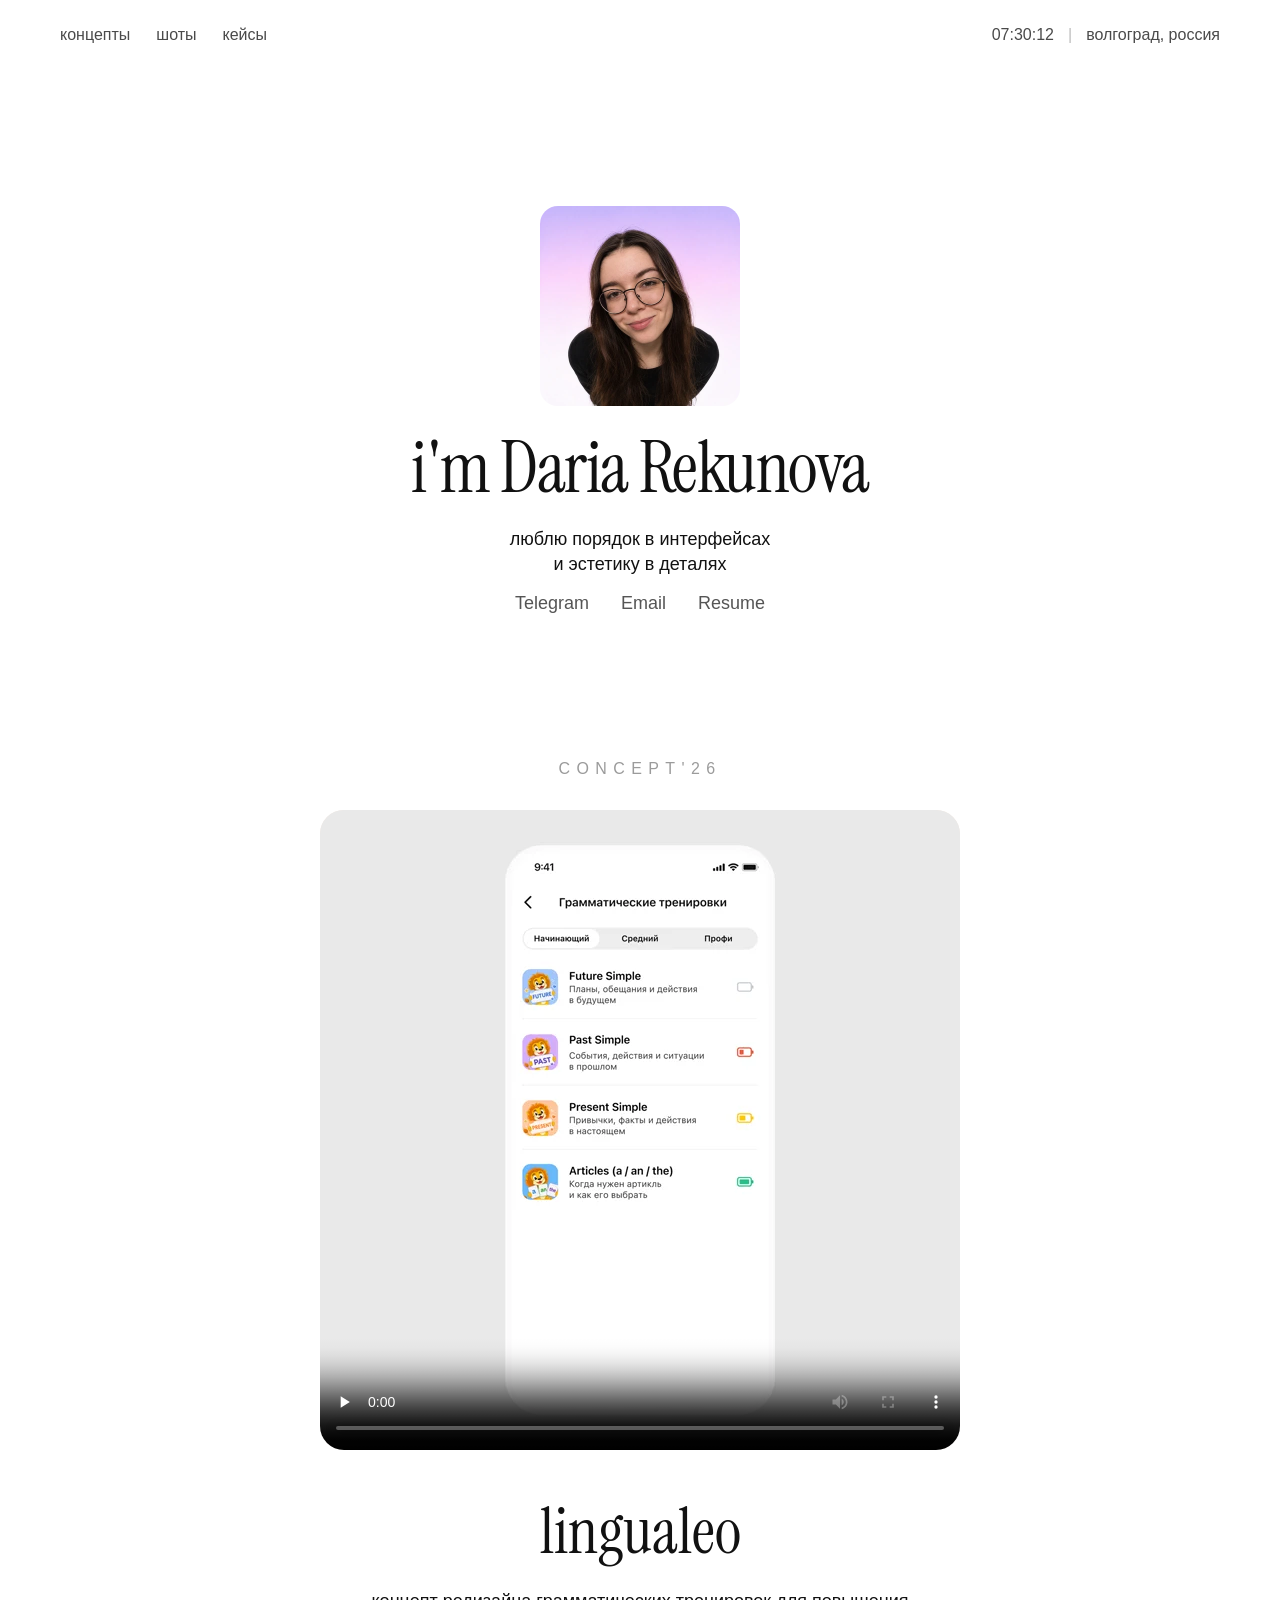
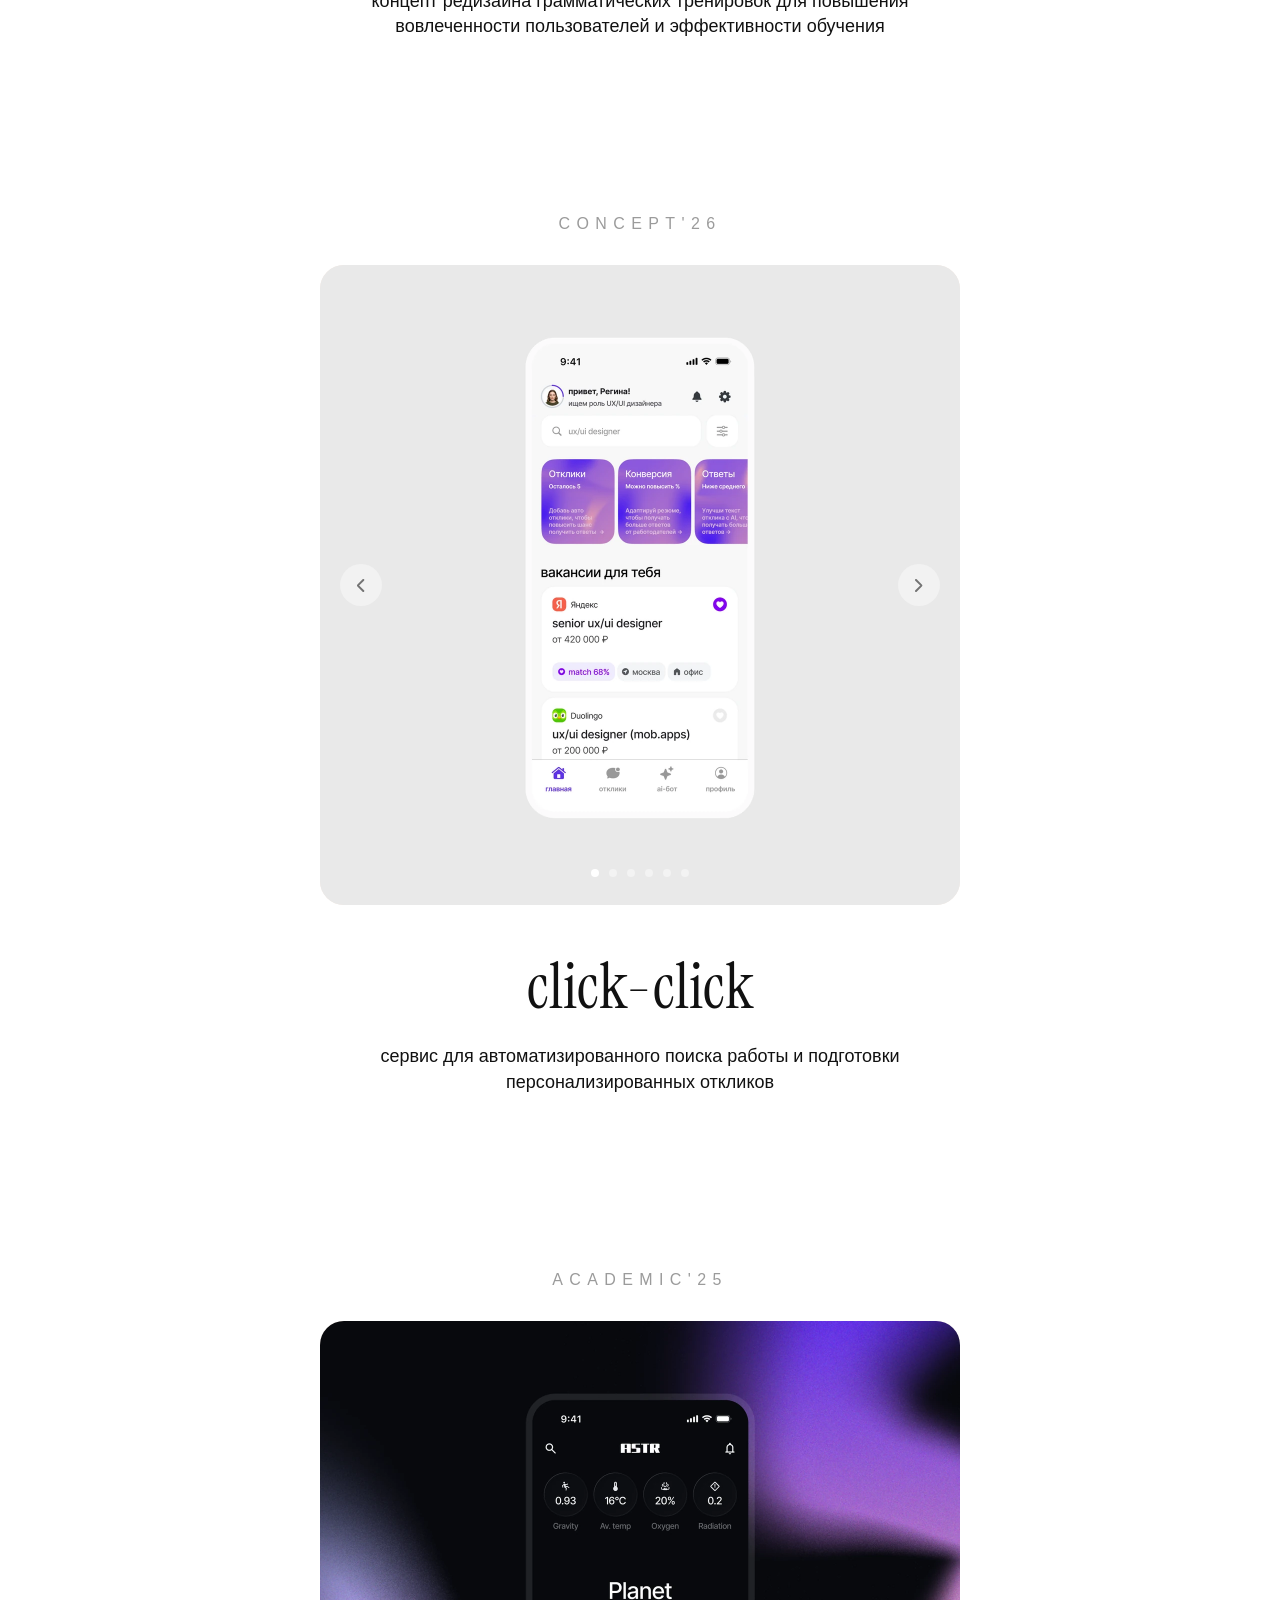
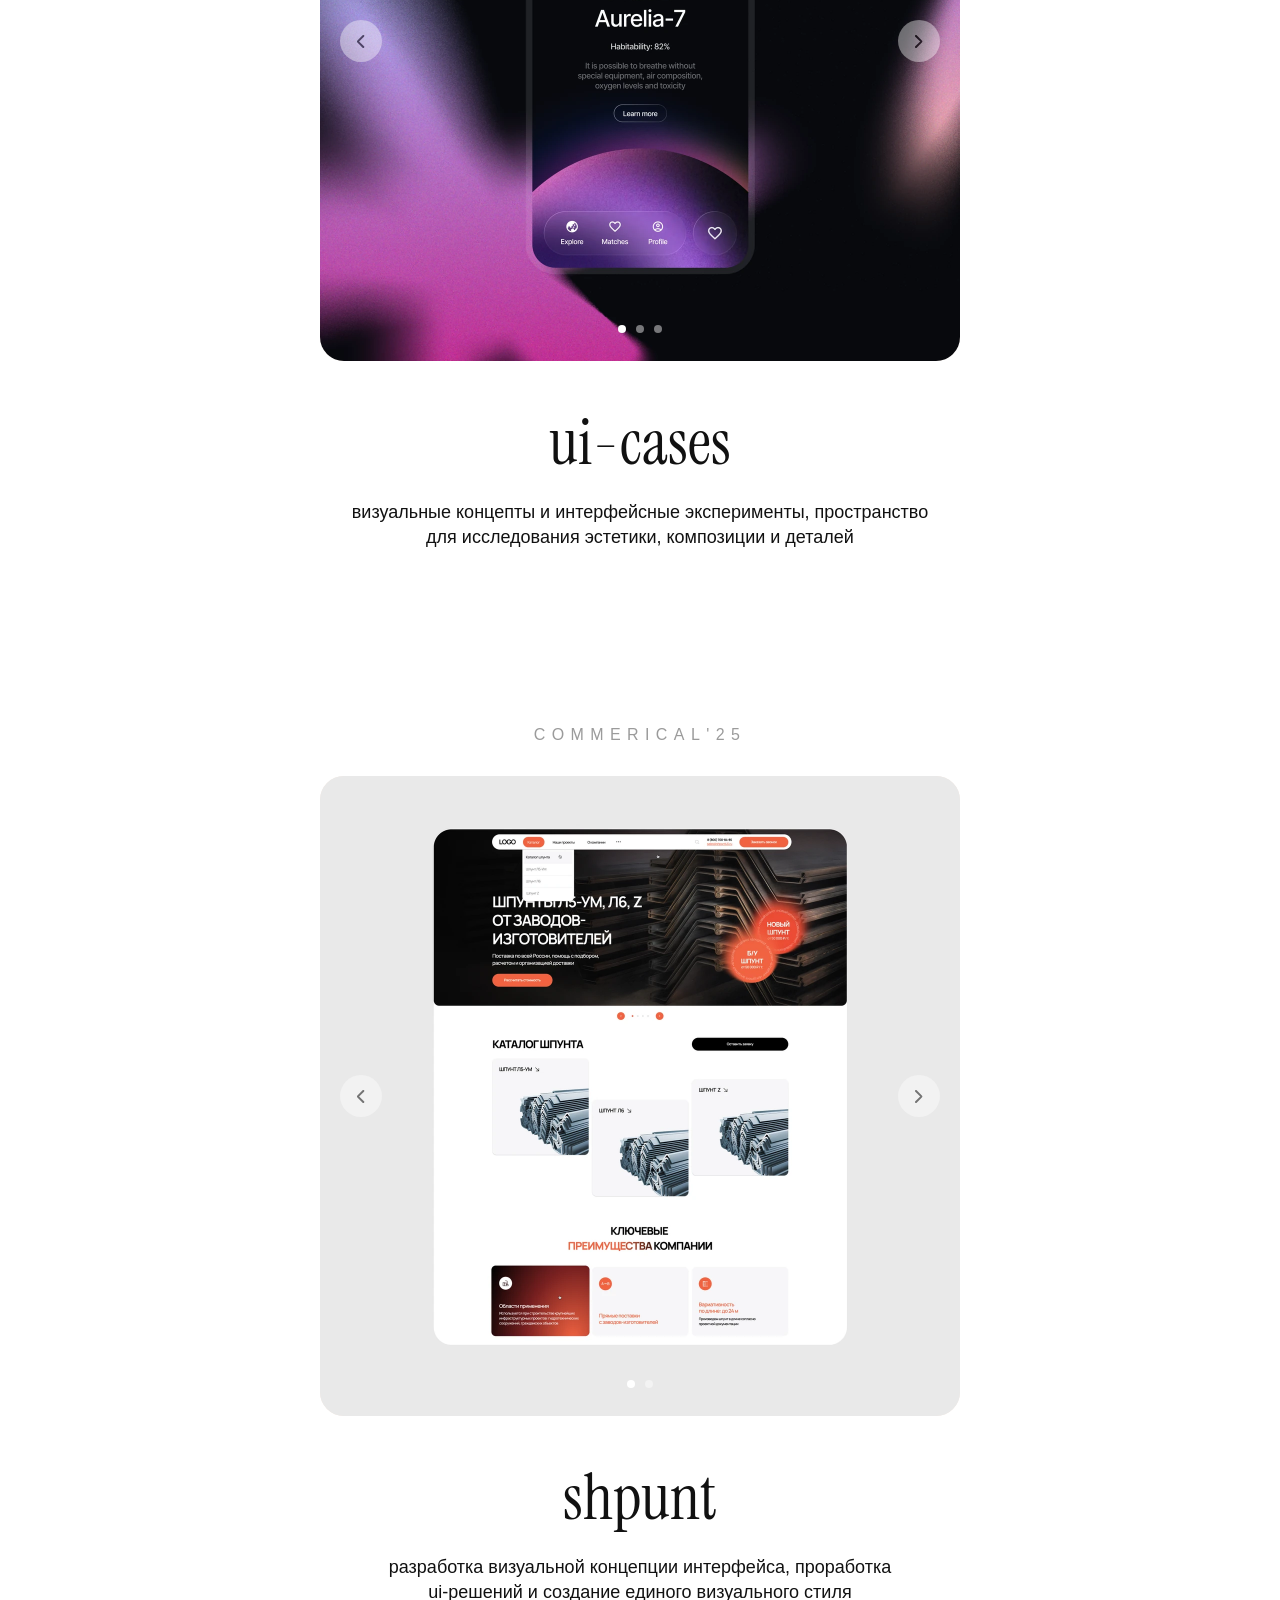
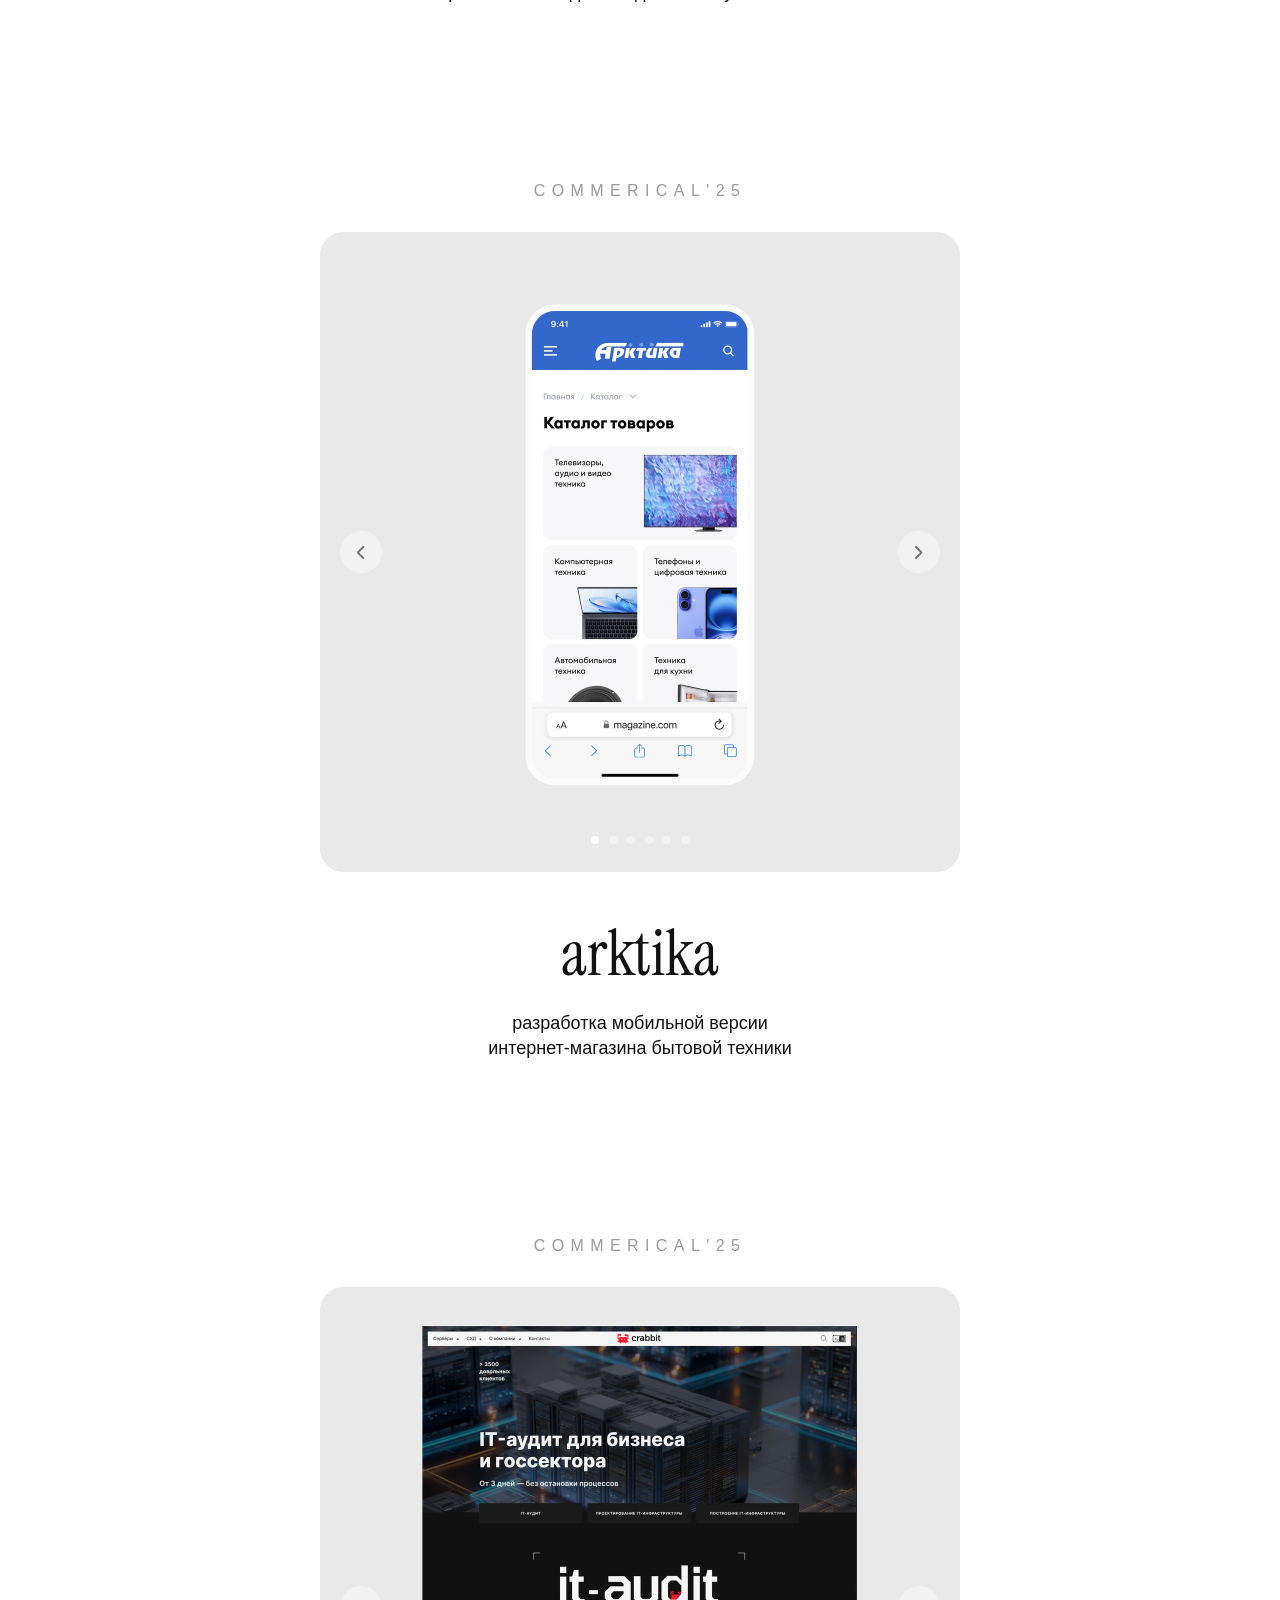
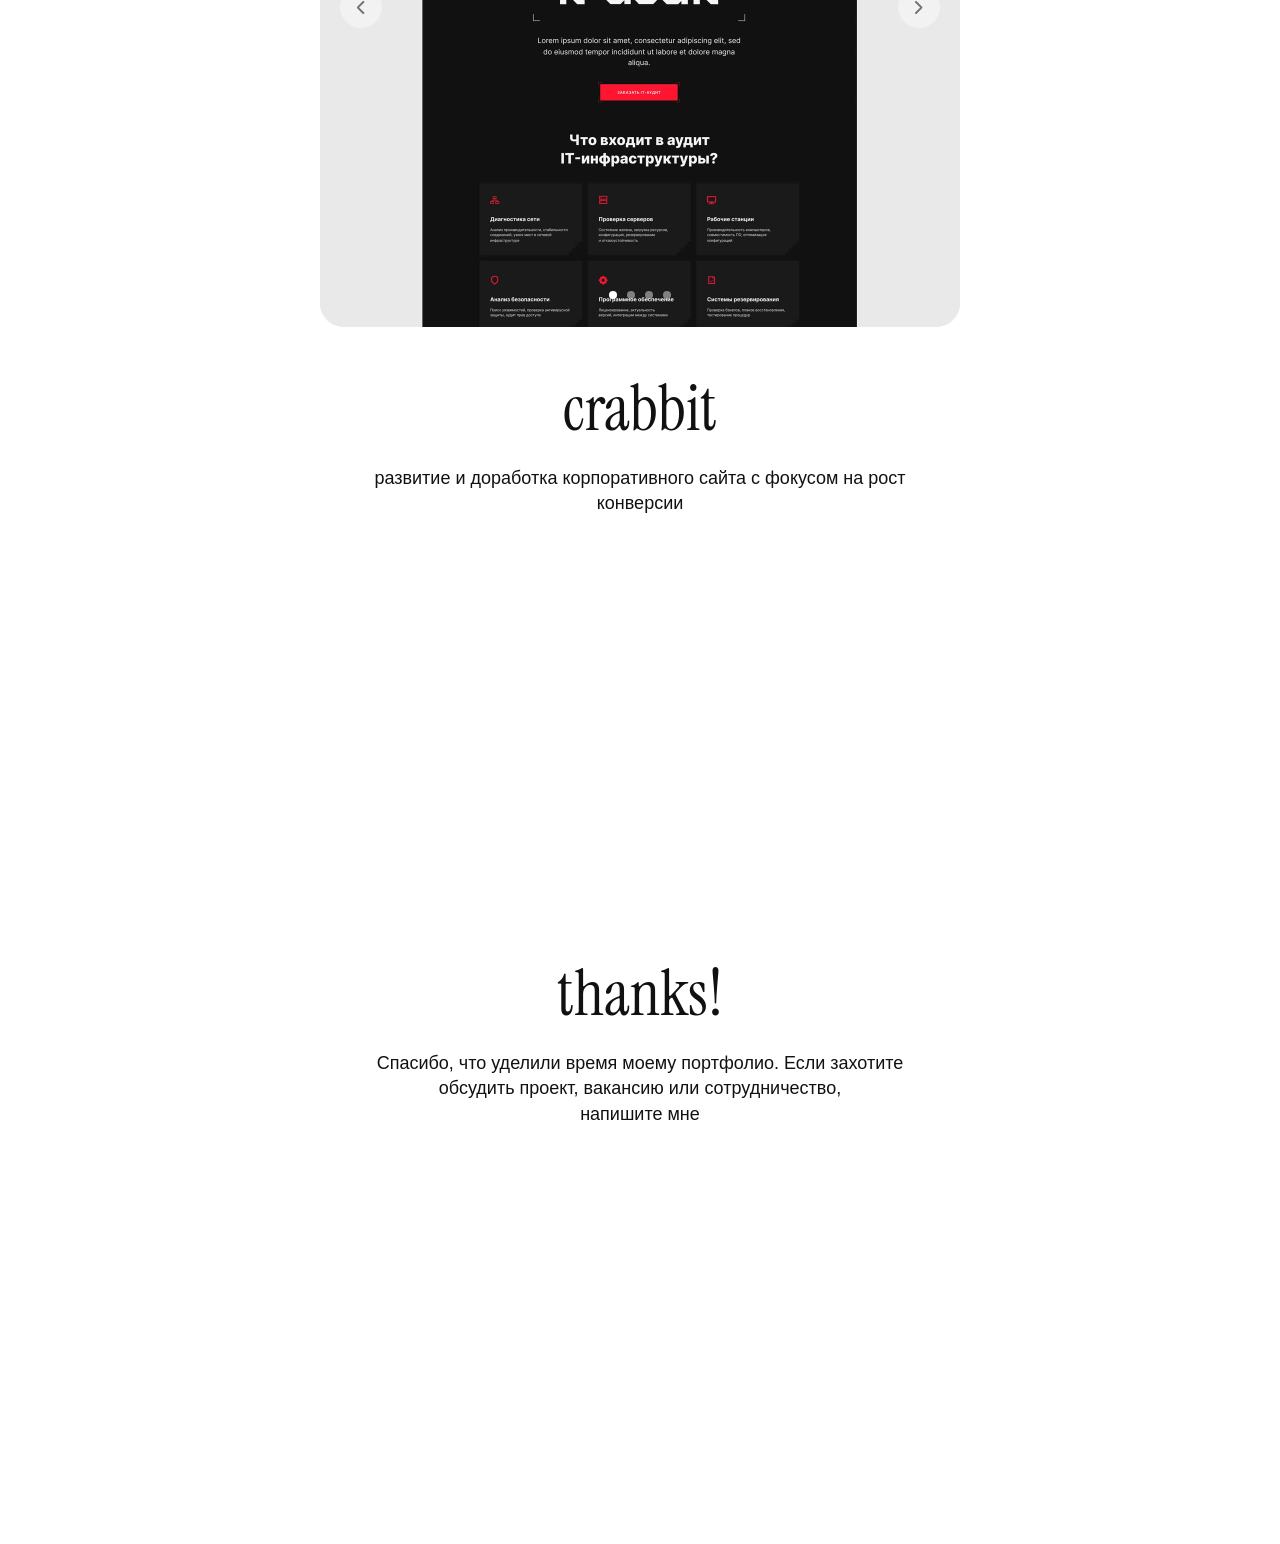
==== index.html @ 23ff0d02 "Constrain Lingualeo video to the shared gallery frame" ====
<!DOCTYPE html>
<html lang="ru">
  <head>
    <meta charset="UTF-8" />
    <meta name="viewport" content="width=device-width, initial-scale=1.0" />
    <meta http-equiv="X-UA-Compatible" content="ie=edge" />
    <title>Daria Rekunova — UX/UI Designer</title>
    <link rel="icon" type="image/svg+xml" href="imahes/ico.svg" />
    <link rel="stylesheet" href="styles.css?v=20261111-video-frame" />
    <link rel="preconnect" href="https://fonts.googleapis.com" />
    <link rel="preconnect" href="https://fonts.gstatic.com" crossorigin />
    <link
      href="https://fonts.googleapis.com/css2?family=Instrument+Serif:ital@0;1&display=swap"
      rel="stylesheet"
    />
  </head>
  <body>
  <header class="header">
    <nav class="nav">
      <a href="#concept">концепты</a>
      <a href="#projects">шоты</a>
      <a href="#cases">кейсы</a>
    </nav>

    <div class="header__info">
      <span id="clock"></span>

      <span class="divider">|</span>

      <span>волгоград, россия</span>
    </div>
  </header>
    <!-- Yandex.Metrika counter -->
<script type="text/javascript">
  (function(m,e,t,r,i,k,a){
      m[i]=m[i]||function(){(m[i].a=m[i].a||[]).push(arguments)};
      m[i].l=1*new Date();
      for (var j = 0; j < document.scripts.length; j++) {if (document.scripts[j].src === r) { return; }}
      k=e.createElement(t),a=e.getElementsByTagName(t)[0],k.async=1,k.src=r,a.parentNode.insertBefore(k,a)
  })(window, document,'script','https://mc.yandex.ru/metrika/tag.js?id=111973907', 'ym');

  ym(111973907, 'init', {ssr:true, webvisor:true, clickmap:true, ecommerce:"dataLayer", referrer: document.referrer, url: location.href, accurateTrackBounce:true, trackLinks:true});
</script>
<noscript><div><img src="https://mc.yandex.ru/watch/111973907" style="position:absolute; left:-9999px;" alt="" /></div></noscript>
<!-- /Yandex.Metrika counter -->
    <section class="hero">
      <div class="hero__content">
        <img class="hero__avatar" width="200" height="200" fetchpriority="high" src="imahes/daria-portrait.webp" alt="Daria Rekunova" />

        <h1 class="hero__title">i'm Daria Rekunova</h1>

        <p class="hero__link">
          люблю порядок в интерфейсах
          <br />
          и эстетику в деталях
        </p>

        <nav class="about__links">
          <a href="https://t.me/rekunovaa" target="_blank">Telegram</a>
          <a
            href="https://mail.yandex.ru/compose?to=daria.titovar@yandex.ru"
            target="_blank"
            rel="noopener noreferrer"
          >
            Email
          </a>
          <a
            href="https://volgograd.hh.ru/resume/9b8371ceff0d9d73930039ed1f696230433358"
            target="_blank"
            >Resume</a
          >
        </nav>
      </div>
    </section>

    <!--  Линглео -->
    <section class="ui-design" id="concept">
      <p class="hero__subtitle">CONCEPT'26</p>

      <div class="slider case-video-frame">
      <video
        class="case-video"
        controls
        playsinline
        preload="none"
        poster="imahes/lingualeo-poster.webp"
        width="640"
        height="640"
        aria-label="Видео концепта редизайна Lingualeo"
      >
        <source src="videos/lingualeo.mp4" type="video/mp4" />
        Ваш браузер не поддерживает видео.
        <a href="videos/lingualeo.mp4">Скачать видео Lingualeo</a>
      </video>
      </div>

      <h2 class="ui-design__title">lingualeo</h2>

      <p class="hero__link">
        концепт редизайна грамматических тренировок для повышения вовлеченности
        пользователей <br class="mobile-br" />
        и эффективности обучения
      </p>
    </section>

    <!--  КликКлик -->
    <section class="ui-design">
      <p class="hero__subtitle">CONCEPT'26</p>

      <div class="slider">
        <div class="slides">
          <img src="imahes/kk-02.webp" class="slide" loading="lazy" decoding="async" width="1280" height="1280" alt="Case 2" />
          <img src="imahes/kk-03.webp" class="slide" loading="lazy" decoding="async" width="1280" height="1280" alt="Case 3" />
          <img src="imahes/kk-04.webp" class="slide" loading="lazy" decoding="async" width="1280" height="1280" alt="Case 1" />
          <img src="imahes/kk-05.webp" class="slide" loading="lazy" decoding="async" width="1280" height="1280" alt="Case 2" />
          <img src="imahes/kk-06.webp" class="slide" loading="lazy" decoding="async" width="1280" height="1280" alt="Case 3" />
          <img src="imahes/kk-01.webp" class="slide" loading="lazy" decoding="async" width="1280" height="1280" alt="Case 1" />
        </div>

        <button class="slider__btn slider__btn--prev">
          <img src="imahes/arrow-left.svg" alt="Предыдущий" />
        </button>

        <button class="slider__btn slider__btn--next">
          <img src="imahes/arrow-right.svg" alt="Следующий" />
        </button>

        <div class="slider__dots">
          <button type="button" class="dot active"></button>
          <button type="button" class="dot"></button>
          <button type="button" class="dot"></button>
          <button type="button" class="dot"></button>
          <button type="button" class="dot"></button>
          <button type="button" class="dot"></button>
        </div>
      </div>

      <h2 class="ui-design__title">click-click</h2>

      <p class="hero__link">
        сервис для автоматизированного поиска работы и подготовки
        персонализированных откликов
      </p>
    </section>

    <!--  UI SHOOTS -->
    <section class="ui-design" id="projects">
      <p class="hero__subtitle">ACADEMIC'25</p>

      <div class="slider">
        <div class="slides">
          <img src="imahes/ui-case-01.webp" class="slide" loading="lazy" decoding="async" width="1280" height="1280" alt="Case 1" />
          <img src="imahes/ui-case-2.webp" class="slide" loading="lazy" decoding="async" width="1280" height="1280" alt="Case 2" />
          <img src="imahes/ui-case-03.webp" class="slide" loading="lazy" decoding="async" width="1280" height="1280" alt="Case 3" />
        </div>

        <button class="slider__btn slider__btn--prev">
          <img src="imahes/arrow-left.svg" alt="Предыдущий" />
        </button>

        <button class="slider__btn slider__btn--next">
          <img src="imahes/arrow-right.svg" alt="Следующий" />
        </button>

        <div class="slider__dots">
          <button type="button" class="dot active"></button>
          <button type="button" class="dot"></button>
          <button type="button" class="dot"></button>
        </div>
      </div>

      <h2 class="ui-design__title">ui-cases</h2>

      <p class="hero__link">
        визуальные концепты и интерфейсные эксперименты, пространство
        <br class="mobile-br" />
        для исследования эстетики, композиции и деталей
      </p>
    </section>

    <!--  Шпунт -->
    <section class="ui-design" id="cases">
      <p class="hero__subtitle">COMMERICAL'25</p>

      <div class="slider">
        <div class="slides">
          <img src="imahes/sh-01.webp" class="slide" loading="lazy" decoding="async" width="1280" height="1280" alt="Case 1" />
          <img src="imahes/sh-01-1.webp" class="slide" loading="lazy" decoding="async" width="1280" height="1280" alt="Case 2" />
        </div>

        <button class="slider__btn slider__btn--prev">
          <img src="imahes/arrow-left.svg" alt="Предыдущий" />
        </button>

        <button class="slider__btn slider__btn--next">
          <img src="imahes/arrow-right.svg" alt="Следующий" />
        </button>

        <div class="slider__dots">
          <button type="button" class="dot active"></button>
          <button type="button" class="dot"></button>
        </div>
      </div>

      <h2 class="ui-design__title">shpunt</h2>

      <p class="hero__link">
        разработка визуальной концепции интерфейса, проработка <br />
        ui-решений и создание единого визуального стиля
      </p>
    </section>

    <!--  Арктика -->
    <section class="ui-design">
      <p class="hero__subtitle">COMMERICAL'25</p>

      <div class="slider">
        <div class="slides">
          <img src="imahes/a-01.webp" class="slide" loading="lazy" decoding="async" width="1280" height="1280" alt="Case 1" />
          <img src="imahes/a-02.webp" class="slide" loading="lazy" decoding="async" width="1280" height="1280" alt="Case 2" />
          <img src="imahes/a-03.webp" class="slide" loading="lazy" decoding="async" width="1280" height="1280" alt="Case 1" />
          <img src="imahes/a-04.webp" class="slide" loading="lazy" decoding="async" width="1280" height="1280" alt="Case 2" />
          <img src="imahes/a-05.webp" class="slide" loading="lazy" decoding="async" width="1280" height="1280" alt="Case 1" />
          <img src="imahes/a-06.webp" class="slide" loading="lazy" decoding="async" width="1280" height="1280" alt="Case 2" />
        </div>

        <button class="slider__btn slider__btn--prev">
          <img src="imahes/arrow-left.svg" alt="Предыдущий" />
        </button>

        <button class="slider__btn slider__btn--next">
          <img src="imahes/arrow-right.svg" alt="Следующий" />
        </button>

        <div class="slider__dots">
          <button type="button" class="dot active"></button>
          <button type="button" class="dot"></button>
          <button type="button" class="dot"></button>
          <button type="button" class="dot"></button>
          <button type="button" class="dot"></button>
          <button type="button" class="dot"></button>
        </div>
      </div>

      <h2 class="ui-design__title">arktika</h2>

      <p class="hero__link">
        разработка мобильной версии <br />
        интернет-магазина бытовой техники
      </p>
    </section>

    <!--  Крэббит -->
    <section class="ui-design">
      <p class="hero__subtitle">COMMERICAL'25</p>

      <div class="slider">
        <div class="slides">
          <img src="imahes/k-01.webp" class="slide" loading="lazy" decoding="async" width="1280" height="1280" alt="Case 1" />
          <img src="imahes/k-02-1.webp" class="slide" loading="lazy" decoding="async" width="1280" height="1280" alt="Case 2" />
          <img src="imahes/k-03.webp" class="slide" loading="lazy" decoding="async" width="1280" height="1280" alt="Case 1" />
          <img src="imahes/k-04.webp" class="slide" loading="lazy" decoding="async" width="1280" height="1280" alt="Case 2" />
        </div>

        <button class="slider__btn slider__btn--prev">
          <img src="imahes/arrow-left.svg" alt="Предыдущий" />
        </button>

        <button class="slider__btn slider__btn--next">
          <img src="imahes/arrow-right.svg" alt="Следующий" />
        </button>

        <div class="slider__dots">
          <button type="button" class="dot active"></button>
          <button type="button" class="dot"></button>
          <button type="button" class="dot"></button>
          <button type="button" class="dot"></button>
        </div>
      </div>

      <h2 class="ui-design__title">crabbit</h2>

      <p class="hero__link">
        развитие и доработка корпоративного сайта с фокусом на рост конверсии
      </p>
    </section>

    <section class="hero2" id="contact">
      <div class="hero__content">
        <h2 class="hero2__title">thanks!</h2>

        <p class="hero__link">
          Спасибо, что уделили время моему портфолио. Если захотите обсудить
          проект, вакансию или сотрудничество,
          <a href="https://t.me/rekunovaa" target="_blank">напишите мне</a>
        </p>
      </div>
    </section>

    <script src="script.js"></script>
  </body>
</html>
---- styles.css ----
* {
  margin: 0;
  padding: 0;
  box-sizing: border-box;
}

.header {
  position: fixed;
  top: 0;
  left: 0;

  width: 100%;

  display: flex;
  justify-content: space-between;
  align-items: center;

  padding: 26px 60px;

  background: rgba(255, 255, 255, 0.75);
  backdrop-filter: blur(12px);
  -webkit-backdrop-filter: blur(12px);

  z-index: 999;
}

.nav {
  display: flex;
  align-items: center;
  gap: 26px;
}

.nav a {
  text-decoration: none;
  color: #4a4a4a;
  font-family: Inter, sans-serif;
  font-size: 16px;

  transition: 0.25s;
}

.nav a:hover {
  color: #111;
}

.status {
  width: 6px;
  height: 6px;

  background: #ff4242;
  border-radius: 50%;
}

.header__info {
  display: flex;
  align-items: center;
  gap: 14px;

  font-family: Inter, sans-serif;
  font-size: 16px;
  color: #4a4a4a;
}

.divider {
  color: #bdbdbd;
}

#theme-toggle {
  border: none;
  background: none;
  cursor: pointer;
  font-size: 20px;
}

body {
  background: #fff;
  color: #111;
}

.hero {
  min-height: 100vh;

  display: flex;
  justify-content: center;
  align-items: center;
}

.hero__content {
  display: flex;
  flex-direction: column;
  align-items: center;
  text-align: center;

  margin-top: -80px;
}
.hero__avatar {
  width: 200px;
  height: 200px;

  border-radius: 18px;
  object-fit: cover;

  margin-bottom: 28px;
}

.hero__subtitle {
  font-family: "Inter", sans-serif;
  font-size: 16px;
  font-weight: 500;

  letter-spacing: 0.4em;
  color: #9b9b9b;

  margin-bottom: 32px;
}
.hero__title {
  font-family: "Instrument Serif", serif;
  font-size: 72px;
  font-weight: 400;
  line-height: 0.95;
  letter-spacing: -0.02em;
  margin-bottom: 24px;
}

.hero__link {
  display: flex;
  flex-direction: column;
  align-items: center;
  text-align: center;
  font-family: "Inter", sans-serif;
  font-size: 18px;
  color: #111;
  line-height: 1.4;
  max-width: 600px;

  text-decoration: none;
  transition: opacity 0.25s;
  margin-bottom: 16px;
}

.about__links {
  display: flex;
  gap: 32px;
  flex-wrap: wrap;
  justify-content: center;
}

.about__links a {
  font-family: "Inter", sans-serif;
  font-size: 18px;
  color: #555;

  text-decoration: none;

  transition: 0.25s;
}

.about__links a:hover {
  color: #111;
}

/* =========================
   Mobile
========================= */

@media (max-width: 768px) {
  .header {
    padding: 20px;
  }

  .nav {
    gap: 16px;
  }

  .nav a {
    font-size: 16px;
  }

  .header__info {
    display: none;
  }

  .hero {
    padding: 100px 20px 40px;
    min-height: auto;
  }

  .hero__content {
    margin-top: 0;
  }

  .hero__avatar {
    width: 128px;
    height: 128px;
    margin-bottom: 24px;
    margin-top: 48px;
  }

  .hero__subtitle {
    font-size: 12px;
    letter-spacing: 0.3em;
    margin-bottom: 32px;
    text-align: center;
  }

  .hero__title {
    font-size: 48px;
    line-height: 1;
    margin-bottom: 20px;
  }

  .hero__link {
    font-size: 16px;
    margin-bottom: 32px;
    max-width: 320px;
  }

  .about__links {
    gap: 18px;
    flex-direction: column;
    align-items: center;
    margin-bottom: 96px;
  }

  .about__links a {
    font-size: 16px;
  }
}

@media (max-width: 768px) {
  .header {
    justify-content: center;
    padding: 18px 20px;
  }

  .header__info {
    display: none;
  }

  .nav {
    gap: 20px;
    flex-wrap: wrap;
    justify-content: center;
  }
}

/* ===== UI Design Section ===== */

.ui-design {
  padding: 80px 20px; /* Расстояние между блоками тут */

  display: flex;
  flex-direction: column;
  align-items: center;
}

.ui-design__subtitle {
  font-family: "Inter", sans-serif;
  font-size: 12px;
  letter-spacing: 0.18em;
  text-transform: uppercase;

  color: #888;

  margin-bottom: 10px;
}

.ui-design__title {
  font-family: "Instrument Serif", serif;
  font-size: 64px;
  font-weight: 400;

  margin-bottom: 16px;
}

.ui-design__card {
  width: 640px;
  height: 640px;

  background: #ffd7cc;

  border-radius: 24px;

  display: flex;
  justify-content: center;
  align-items: flex-end;
  margin-bottom: 48px;
}

.ui-design__card img {
  width: 100%;

  display: block;

  transform: translateY(15px);
}

.ui-design {
  transform: translateY(-220px);
}

/* ===== MOB UI Design Section ===== */

@media (max-width: 768px) {
  .ui-design {
    padding: 36px 20px;
    transform: translateY(-100px);
  }

  .ui-design__card {
    width: 100%;
    max-width: 340px;
    height: 340px;
    border-radius: 20px;
    margin-bottom: 32px;
  }

  .ui-design__card img {
    width: 100%;
    transform: translateY(8px);
  }

  .ui-design__title {
    font-size: 48px;
    margin-bottom: 12px;
    text-align: center;
  }

  .ui-design__subtitle {
    font-size: 11px;
    letter-spacing: 0.12em;
    text-align: center;
  }
}

.ui-design__title {
  font-family: "Instrument Serif", serif;
  font-size: 64px;
  font-weight: 400;
  margin-bottom: 16px;
  cursor: pointer;
}

/* Слайдер */
.slider {
  position: relative;
  width: 640px;
  height: 640px;
  overflow: hidden;
  border-radius: 24px;
  background: #f8eae2;
  margin-bottom: 40px;
}

.slides {
  display: flex;
  width: 100%;
  height: 100%;
  transition: transform 1.5s ease;
}

.slide {
  transition: transform 0.3s ease;
  flex: 0 0 100%;
  width: 100%;
  height: 100%;
  object-fit: contain;
}
.slide.active {
  opacity: 1;
}

.slide:hover {
  transform: scale(1.02);
}

.slider__btn {
  position: absolute;
  top: 50%;
  transform: translateY(-50%);
  opacity: 0.5;

  width: 42px;
  height: 42px;

  border: none;
  border-radius: 50%;

  background: rgba(255, 255, 255, 0.8);

  cursor: pointer;

  font-size: 22px;

  transition: 0.3s;

  z-index: 10;
}

.slider__btn:hover {
  background: white;
  opacity: 0.75;
}

.slider__btn--prev {
  left: 20px;
}

.slider__btn--next {
  right: 20px;
}

.slider__dots {
  position: absolute;

  bottom: 28px;
  left: 50%;

  transform: translateX(-50%);

  display: flex;
  gap: 10px;
}

.dot {
  width: 8px;
  height: 8px;

  border-radius: 50%;

  background: rgba(255, 255, 255, 0.45);

  cursor: pointer;

  transition: 0.3s;
}

.dot.active {
  background: #ffffff;
}

/* ===== Mobile Slider ===== */

@media (max-width: 768px) {
  .slider {
    width: 100%;
    max-width: 340px;
    height: 340px;

    border-radius: 20px;
    margin-bottom: 32px;
  }

  .slider__btn {
    width: 32px;
    height: 32px;

    top: 50%;
    transform: translateY(-50%);

    padding: 0;

    display: flex;
    justify-content: center;
    align-items: center;
  }

  .slider__btn--prev {
    left: 12px;
  }

  .slider__btn--next {
    right: 12px;
  }

  .slider__btn img {
    width: 12px;
    height: 12px;
    display: block;
  }

  .slider__dots {
    bottom: 16px;
    gap: 8px;
  }

  .dot {
    width: 6px;
    height: 6px;
  }
}
.mobile-br {
  display: none;
}

@media (max-width: 768px) {
  .mobile-br {
    display: block;
  }
}

.hover-label {
  position: fixed;
  left: 0;
  top: 0;

  padding: 10px 18px;

  border-radius: 999px;

  background: #111;
  color: #fff;

  font-size: 14px;
  font-weight: 500;

  pointer-events: none;

  opacity: 0;
  transform: translate(-50%, -50%) scale(0.8);

  transition: opacity 0.25s ease, transform 0.25s ease;

  z-index: 9999;
}

.hover-label.show {
  opacity: 1;
  transform: translate(-50%, -50%) scale(1);
}

.project-link {
  display: inline-block;
  color: inherit;
  text-decoration: none;
}

.ui-design__title {
  position: relative;
  display: inline-block;
  transition: transform 0.35s cubic-bezier(0.22, 0.61, 0.36, 1);
}


.project-link .ui-design__title {
  transition: opacity 0.3s ease;
}

.project-link:hover .ui-design__title {
  opacity: 0.55;
}
html {
  scroll-behavior: smooth;
}
.hero__link a:visited {
  color: inherit;
}

.hero__link a:hover {
  color: inherit;
  text-decoration: none;
}

.hero__link a:active {
  color: inherit;
}
.hero__link a {
  color: inherit;
  text-decoration: none;
  border-bottom: 1px solid transparent;
  transition: border-color 0.2s ease;
}

.hero__link a:hover {
  border-bottom-color: currentColor;
}

.hero2 {
  margin-top: 200px;
  margin-bottom: 400px;
}

/* Mobile */
@media (max-width: 768px) {
  .hero2 {
    margin-bottom: 300px;
    margin-top: 164px;
  }
}

.hero2__title {
  font-size: 64px;
  text-align: center;
  font-family: "Instrument Serif", serif;

  font-weight: 400;

  margin-bottom: 16px;
}

/* Keyboard controls and stable media geometry. */
.dot {
  -webkit-appearance: none;
  appearance: none;
  display: block;
  flex: 0 0 auto;
  min-width: 0;
  min-height: 0;
  border: 0;
  padding: 0;
  box-shadow: none;
}
:focus-visible { outline: 2px solid #111; outline-offset: 4px; }
section[id] { scroll-margin-top: 90px; }
.case-cover { display: block; width: min(100%, 1280px); height: auto; }
@media (prefers-reduced-motion: reduce) {
  html { scroll-behavior: auto; }
  .slides, .slide { transition: none; }
}

/* Share the gallery frame so film and slides always have matching geometry. */
.case-video-frame {
  flex: 0 0 auto;
}
.case-video {
  display: block;
  width: 100%;
  height: 100%;
  max-width: 100%;
  max-height: 100%;
  object-fit: contain;
}
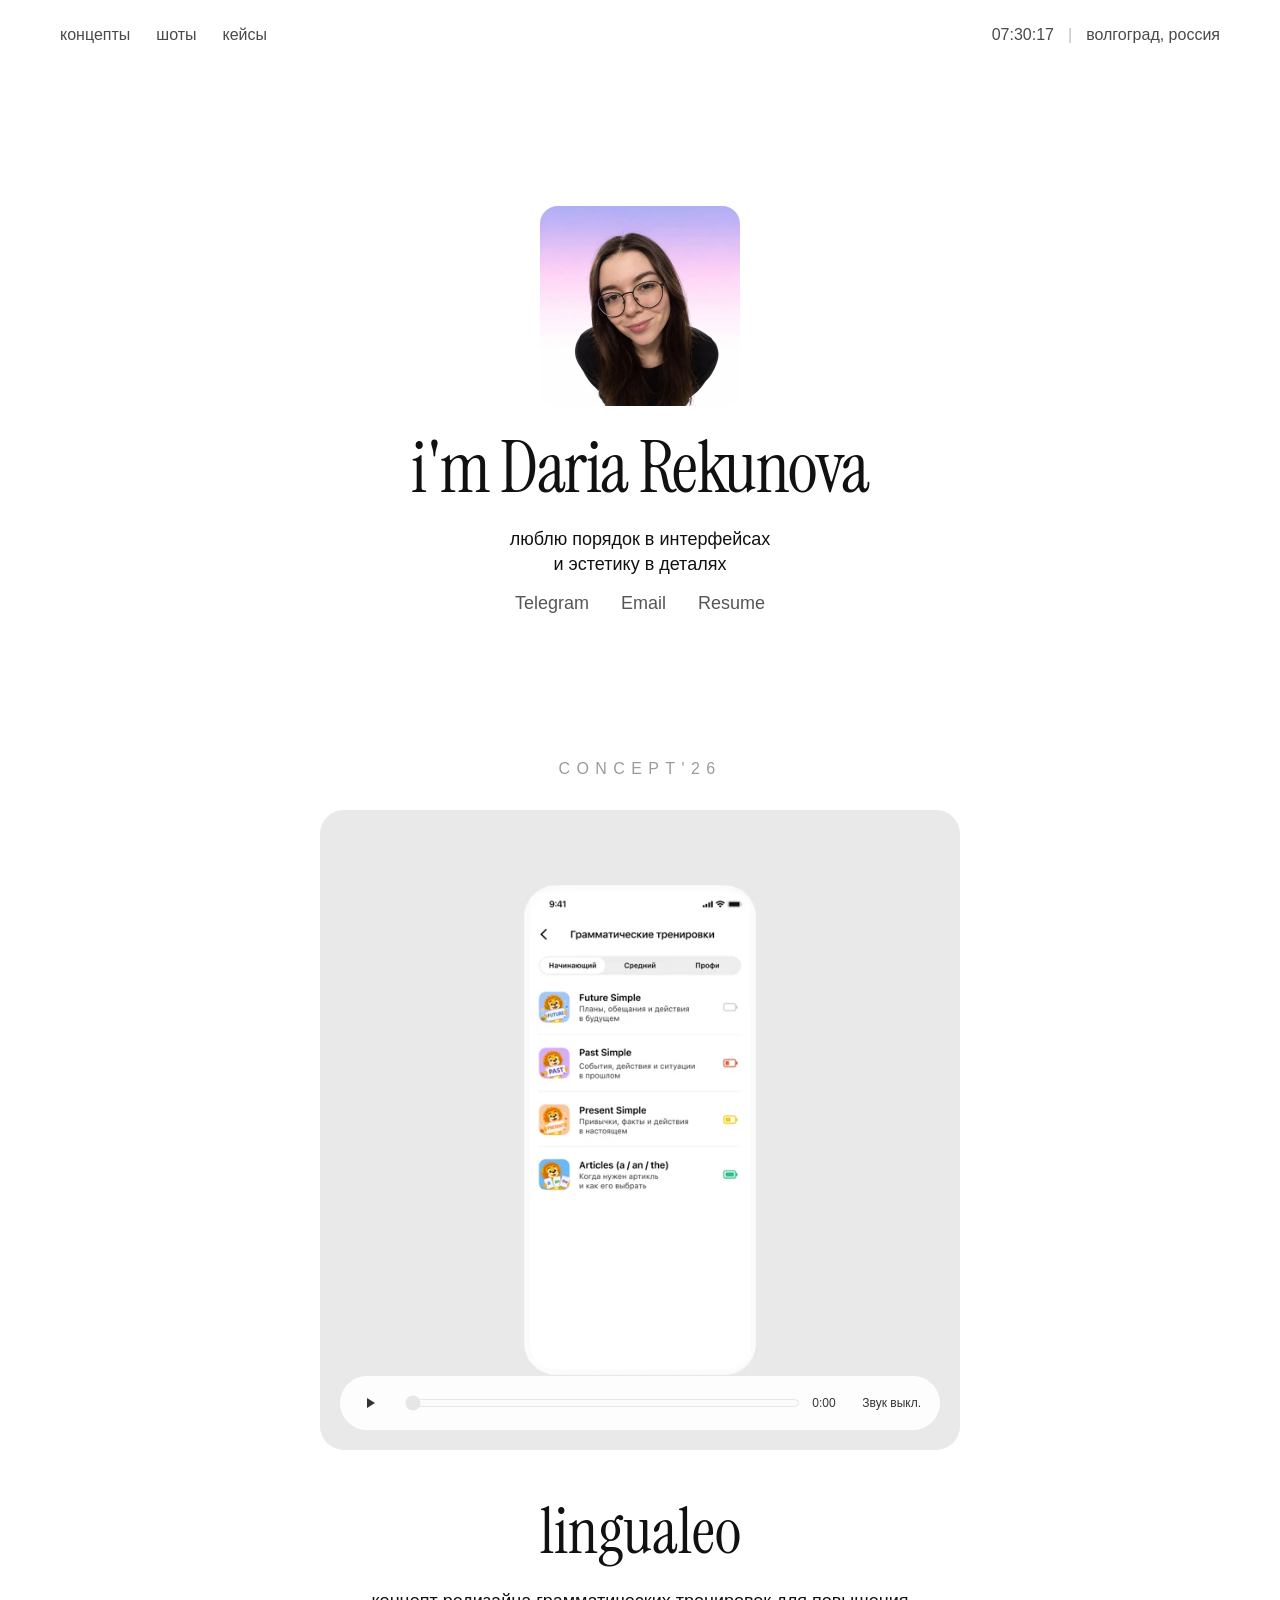
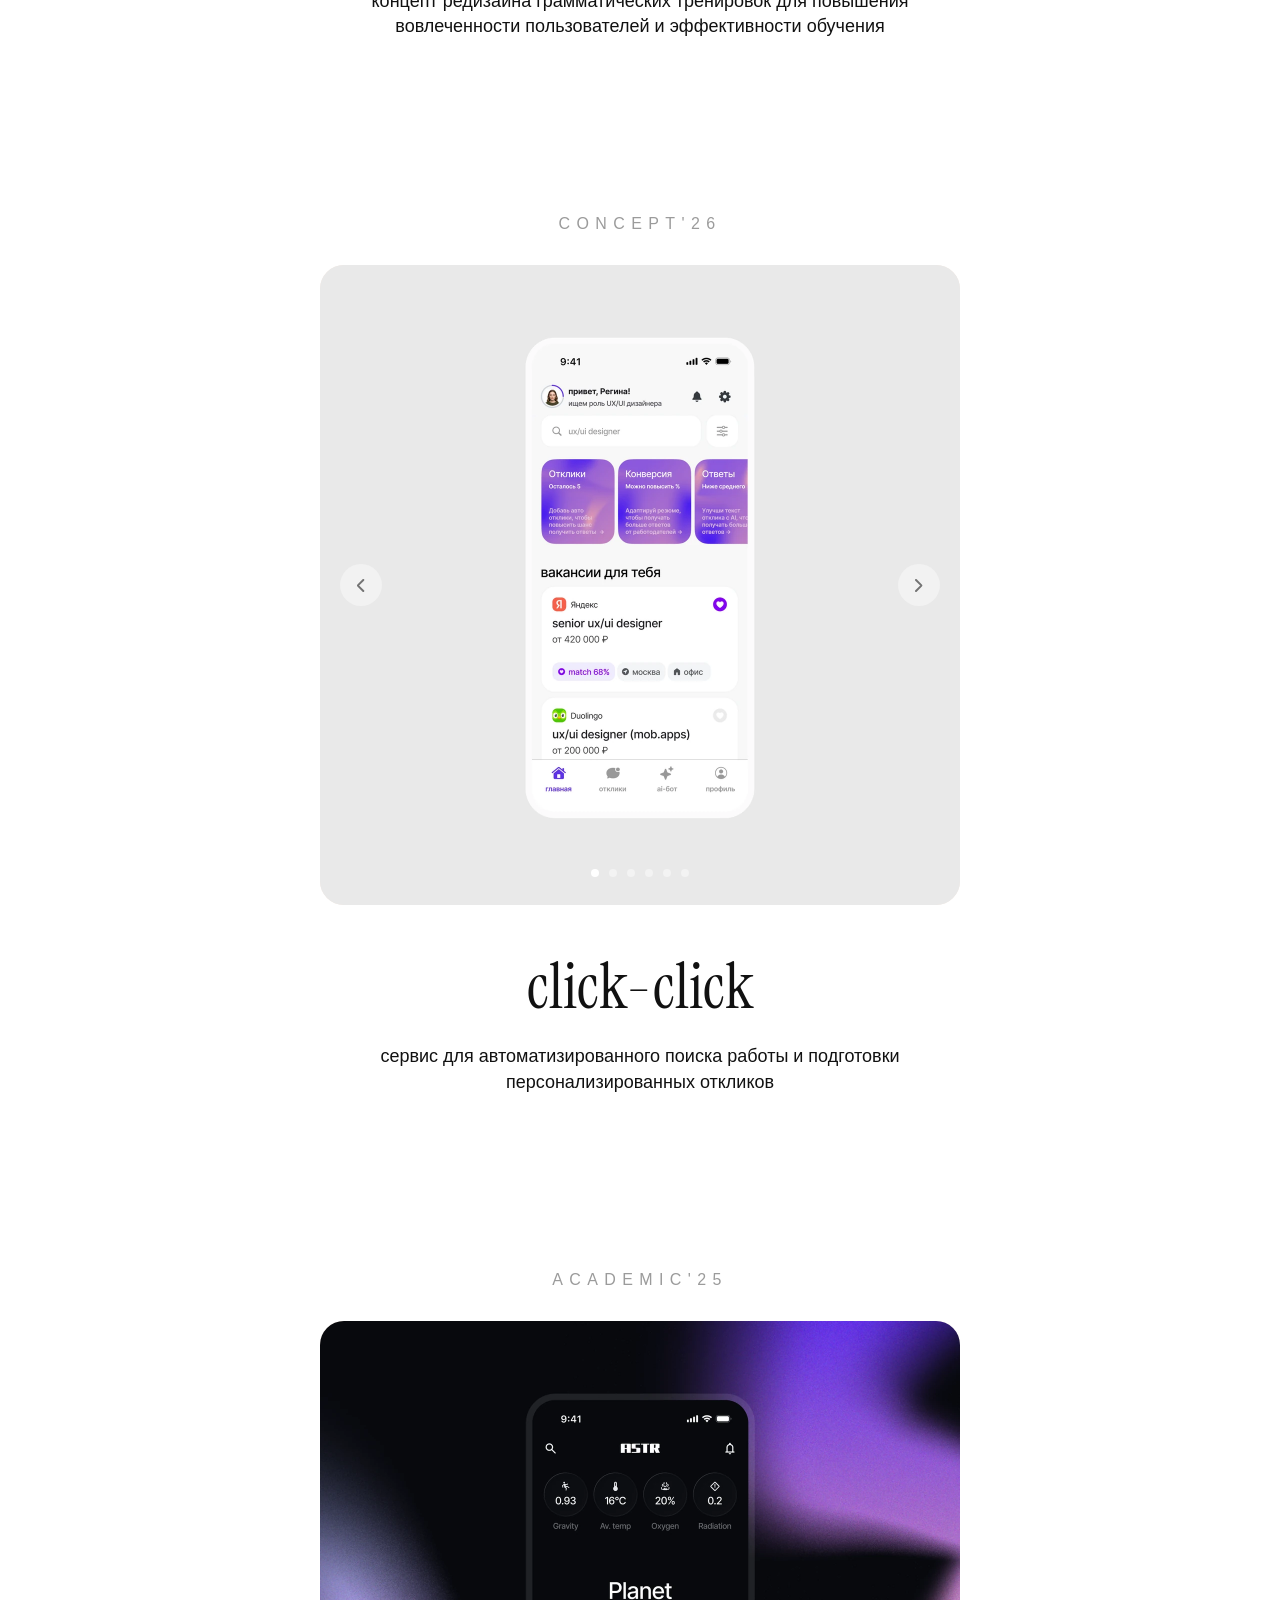
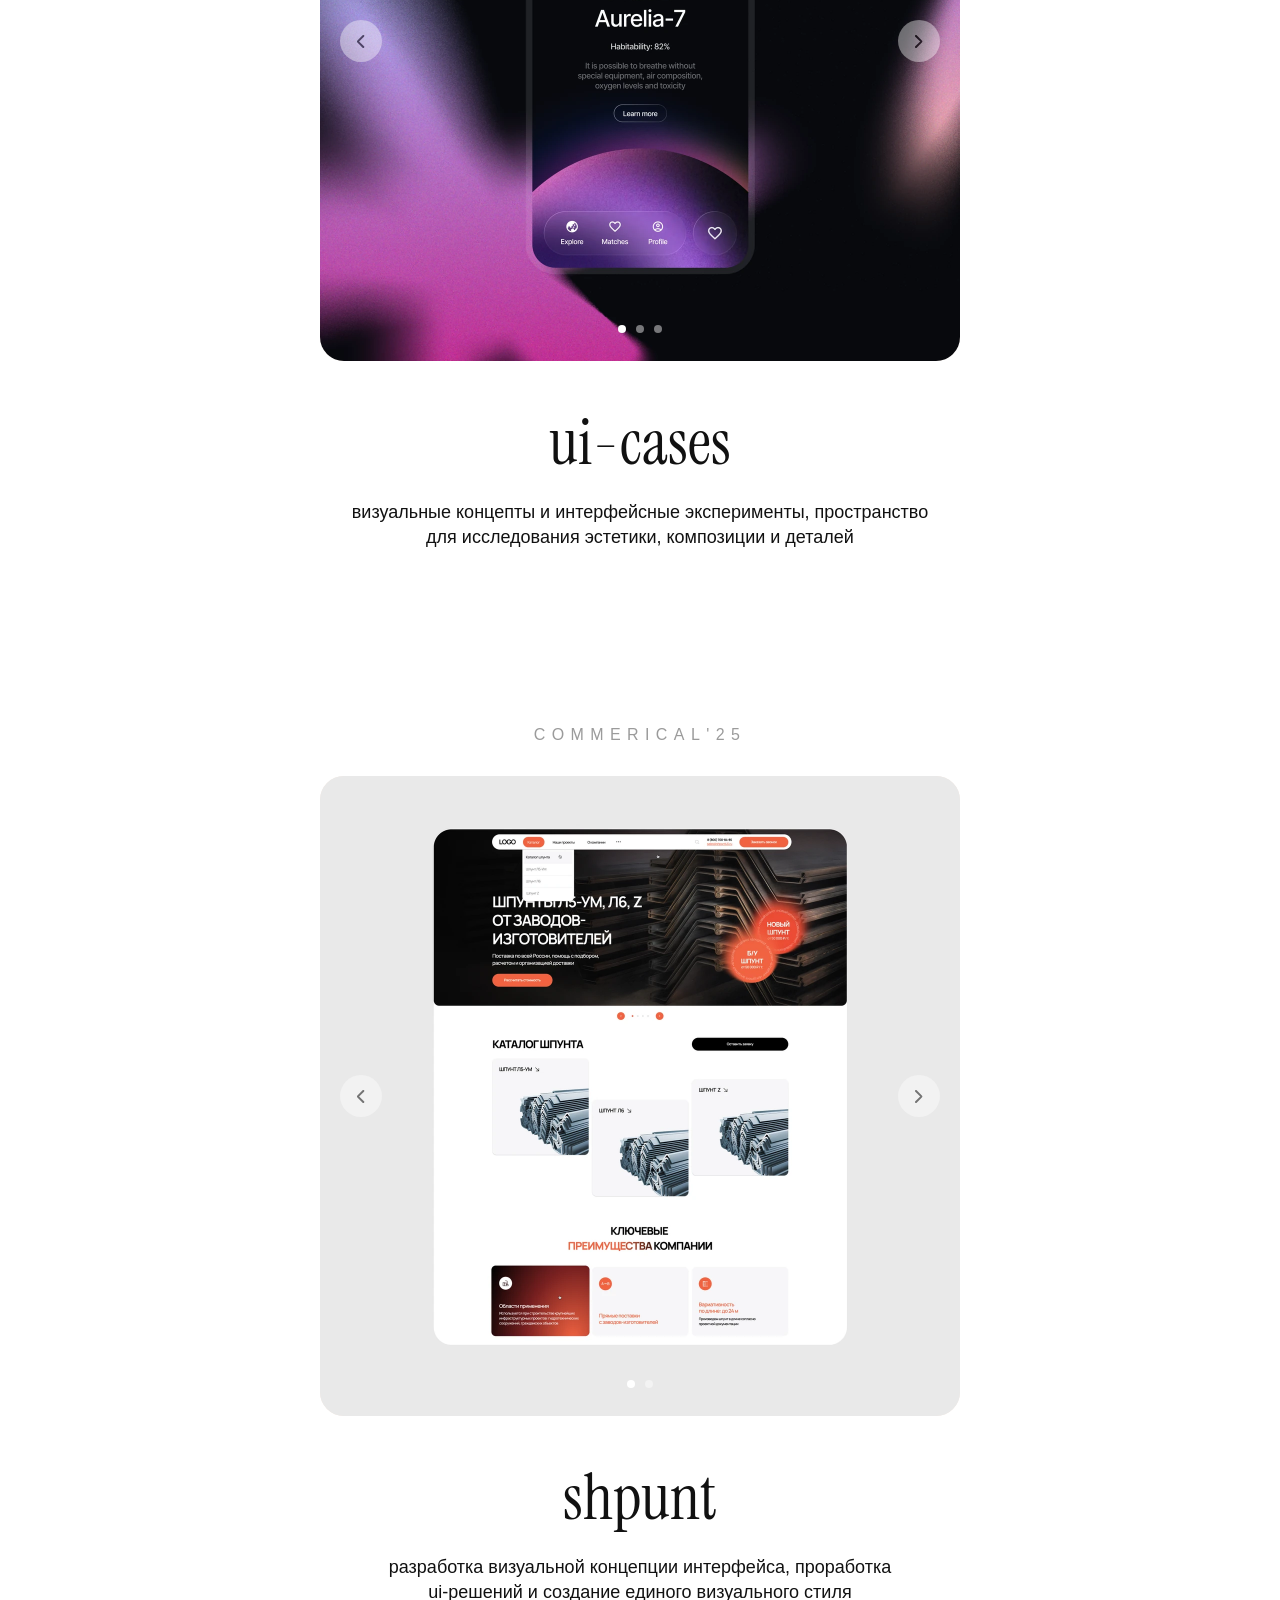
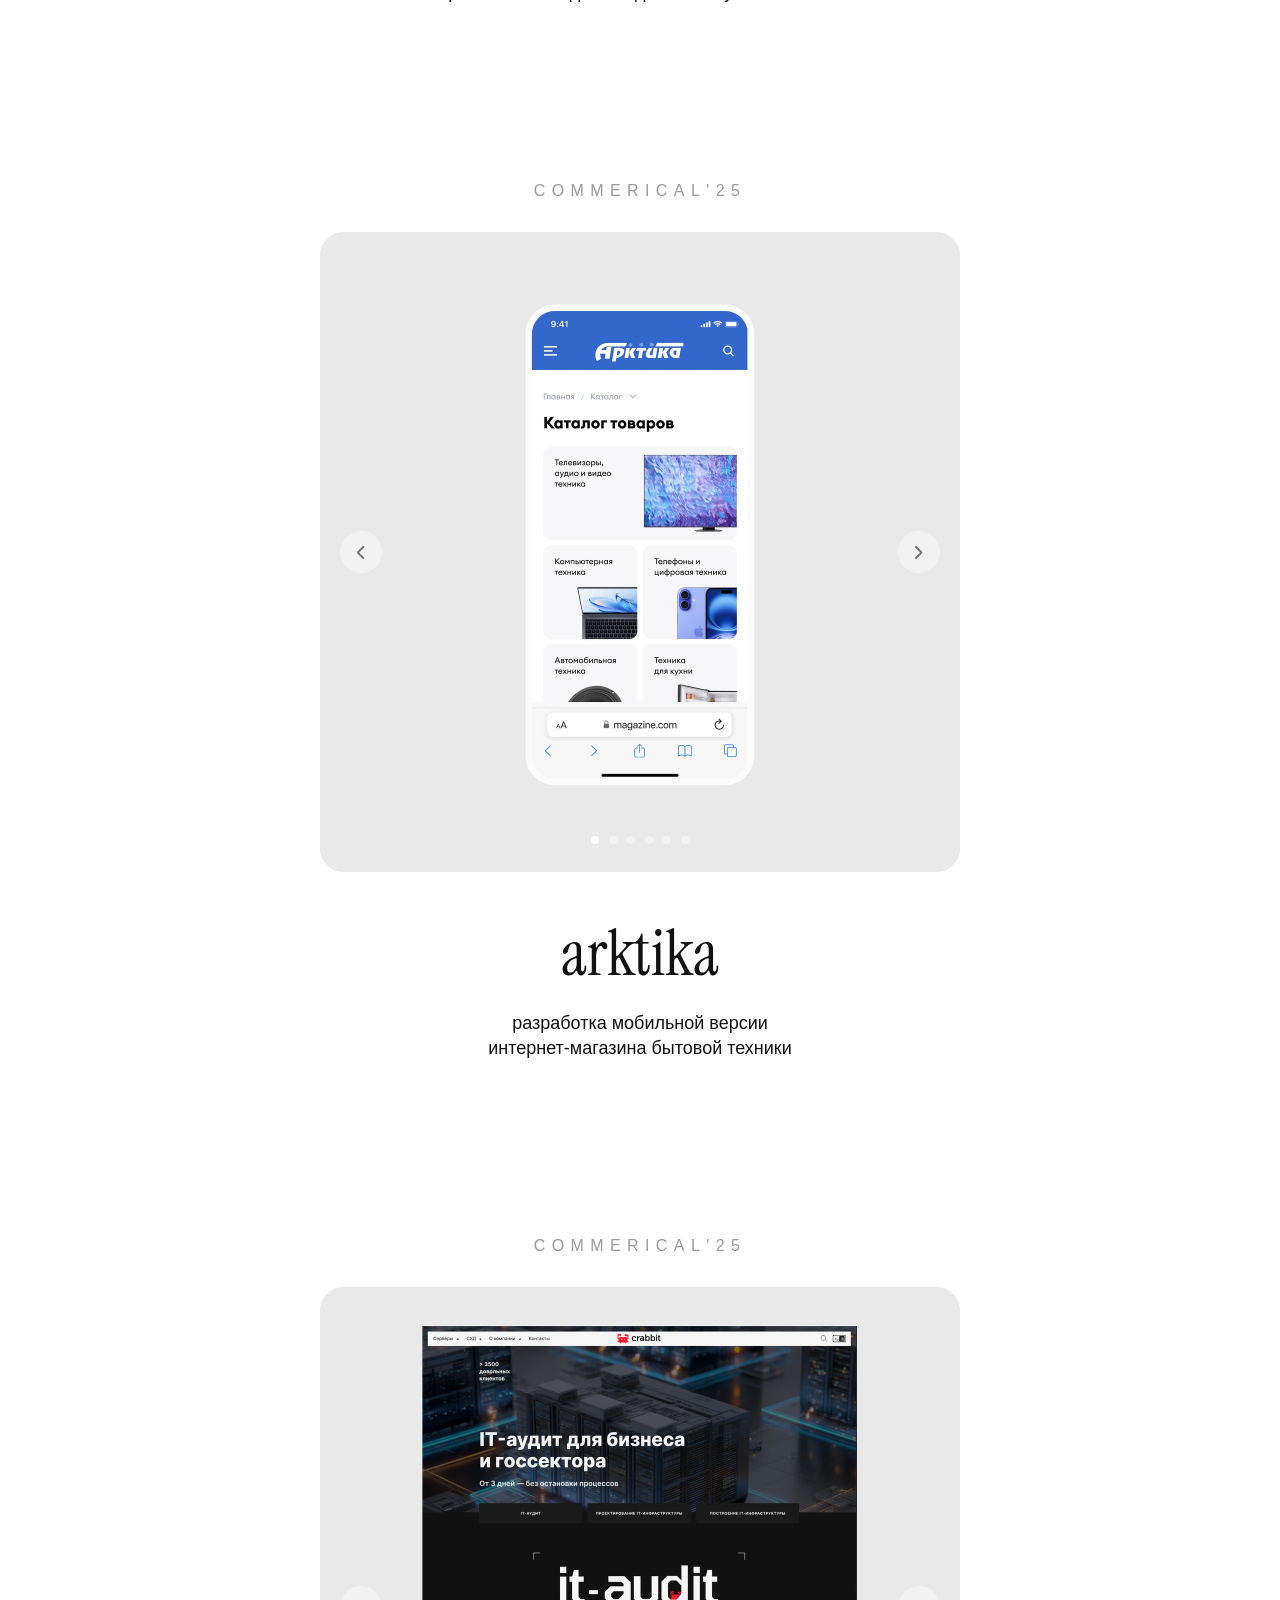
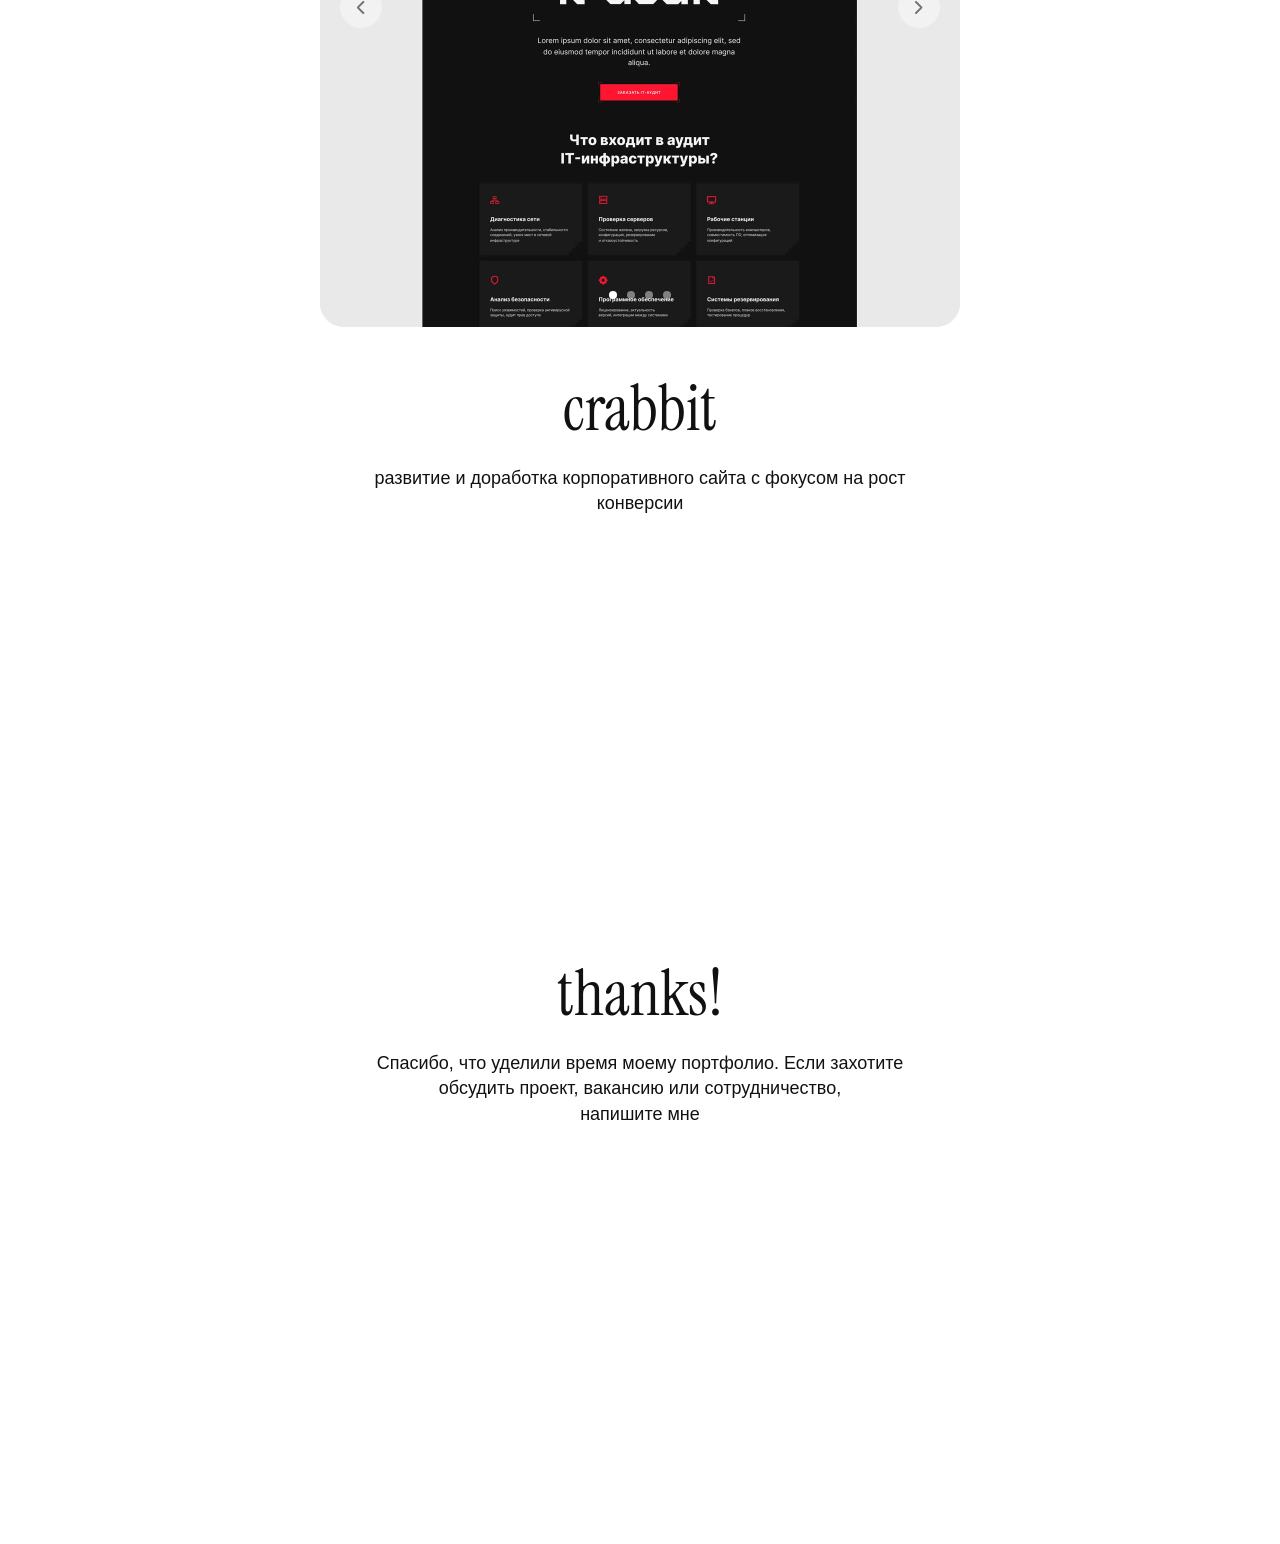
==== commit 8d5f00d0: "Polish video player, match gallery spacing and use supplied portrait" ====
--- a/index.html
+++ b/index.html
@@ -6,7 +6,7 @@
     <meta http-equiv="X-UA-Compatible" content="ie=edge" />
     <title>Daria Rekunova — UX/UI Designer</title>
     <link rel="icon" type="image/svg+xml" href="imahes/ico.svg" />
-    <link rel="stylesheet" href="styles.css?v=20261111-video-frame" />
+    <link rel="stylesheet" href="styles.css?v=20261111-player" />
     <link rel="preconnect" href="https://fonts.googleapis.com" />
     <link rel="preconnect" href="https://fonts.gstatic.com" crossorigin />
     <link
@@ -45,7 +45,7 @@
 <!-- /Yandex.Metrika counter -->
     <section class="hero">
       <div class="hero__content">
-        <img class="hero__avatar" width="200" height="200" fetchpriority="high" src="imahes/daria-portrait.webp" alt="Daria Rekunova" />
+        <img class="hero__avatar" width="200" height="200" fetchpriority="high" src="imahes/daria-original.webp" alt="Daria Rekunova" />
 
         <h1 class="hero__title">i'm Daria Rekunova</h1>
 
@@ -81,6 +81,7 @@
       <video
         class="case-video"
         controls
+        muted
         playsinline
         preload="none"
         poster="imahes/lingualeo-poster.webp"
@@ -92,6 +93,13 @@
         Ваш браузер не поддерживает видео.
         <a href="videos/lingualeo.mp4">Скачать видео Lingualeo</a>
       </video>
+      <div class="video-controls" hidden>
+        <button class="video-toggle" type="button" aria-label="Воспроизвести видео"><span aria-hidden="true"></span></button>
+        <input class="video-progress" type="range" min="0" max="100" value="0" step="0.1" aria-label="Позиция видео" disabled />
+        <span class="video-time" aria-hidden="true">0:00</span>
+        <button class="video-sound" type="button" aria-label="Включить звук" aria-pressed="false">Звук выкл.</button>
+      </div>
+      <p class="video-status" role="status" hidden></p>
       </div>
 
       <h2 class="ui-design__title">lingualeo</h2>
@@ -297,6 +305,6 @@
       </div>
     </section>
 
-    <script src="script.js"></script>
+    <script src="script.js?v=20261111-player"></script>
   </body>
 </html>
--- a/styles.css
+++ b/styles.css
@@ -621,12 +621,91 @@
 /* Share the gallery frame so film and slides always have matching geometry. */
 .case-video-frame {
   flex: 0 0 auto;
+  display: flex;
+  align-items: center;
+  justify-content: center;
+  background: #e9e9e9;
 }
 .case-video {
   display: block;
+  width: 86%;
+  height: 86%;
+  max-width: 86%;
+  max-height: 86%;
+  object-fit: contain;
+}
+
+/* Quiet, keyboard-accessible film controls, without a browser gradient. */
+.video-controls:not([hidden]) {
+  position: absolute;
+  left: 20px;
+  right: 20px;
+  bottom: 20px;
+  display: flex;
+  align-items: center;
+  gap: 12px;
+  padding: 4px 8px;
+  border: 1px solid rgba(255, 255, 255, .7);
+  border-radius: 999px;
+  background: rgba(255, 255, 255, .88);
+  backdrop-filter: blur(12px);
+  color: #333;
+  font: 12px Inter, sans-serif;
+}
+.video-controls button {
+  appearance: none;
+  border: 0;
+  border-radius: 999px;
+  background: transparent;
+  color: inherit;
+  cursor: pointer;
+  min-height: 44px;
+  padding: 0 10px;
+  font: inherit;
+  white-space: nowrap;
+}
+.video-controls button:hover { background: #e5e5e5; }
+.video-controls button:active { background: #d6d6d6; }
+.video-toggle { min-width: 44px; }
+.video-time { font-variant-numeric: tabular-nums; min-width: 28px; }
+.video-progress {
+  flex: 1;
+  min-width: 0;
   width: 100%;
-  height: 100%;
-  max-width: 100%;
-  max-height: 100%;
-  object-fit: contain;
-}
+  height: 44px;
+  accent-color: #555;
+  cursor: pointer;
+}
+.video-progress:disabled { cursor: default; opacity: .45; }
+.video-status:not([hidden]) {
+  position: absolute;
+  top: 16px;
+  left: 16px;
+  right: 16px;
+  padding: 12px;
+  border-radius: 12px;
+  background: rgba(255,255,255,.95);
+  color: #333;
+  font: 14px/1.4 Inter, sans-serif;
+}
+@media (max-width: 768px) {
+  .video-controls:not([hidden]) { left: 10px; right: 10px; bottom: 10px; gap: 4px; padding: 2px 4px; }
+  .video-controls button { padding: 0 8px; }
+}
+
+.video-toggle span {
+  display: block;
+  width: 0;
+  height: 0;
+  margin: auto;
+  border-top: 5px solid transparent;
+  border-bottom: 5px solid transparent;
+  border-left: 8px solid currentColor;
+}
+.video-toggle.is-playing span {
+  width: 8px;
+  height: 10px;
+  border: 0;
+  border-left: 3px solid currentColor;
+  border-right: 3px solid currentColor;
+}
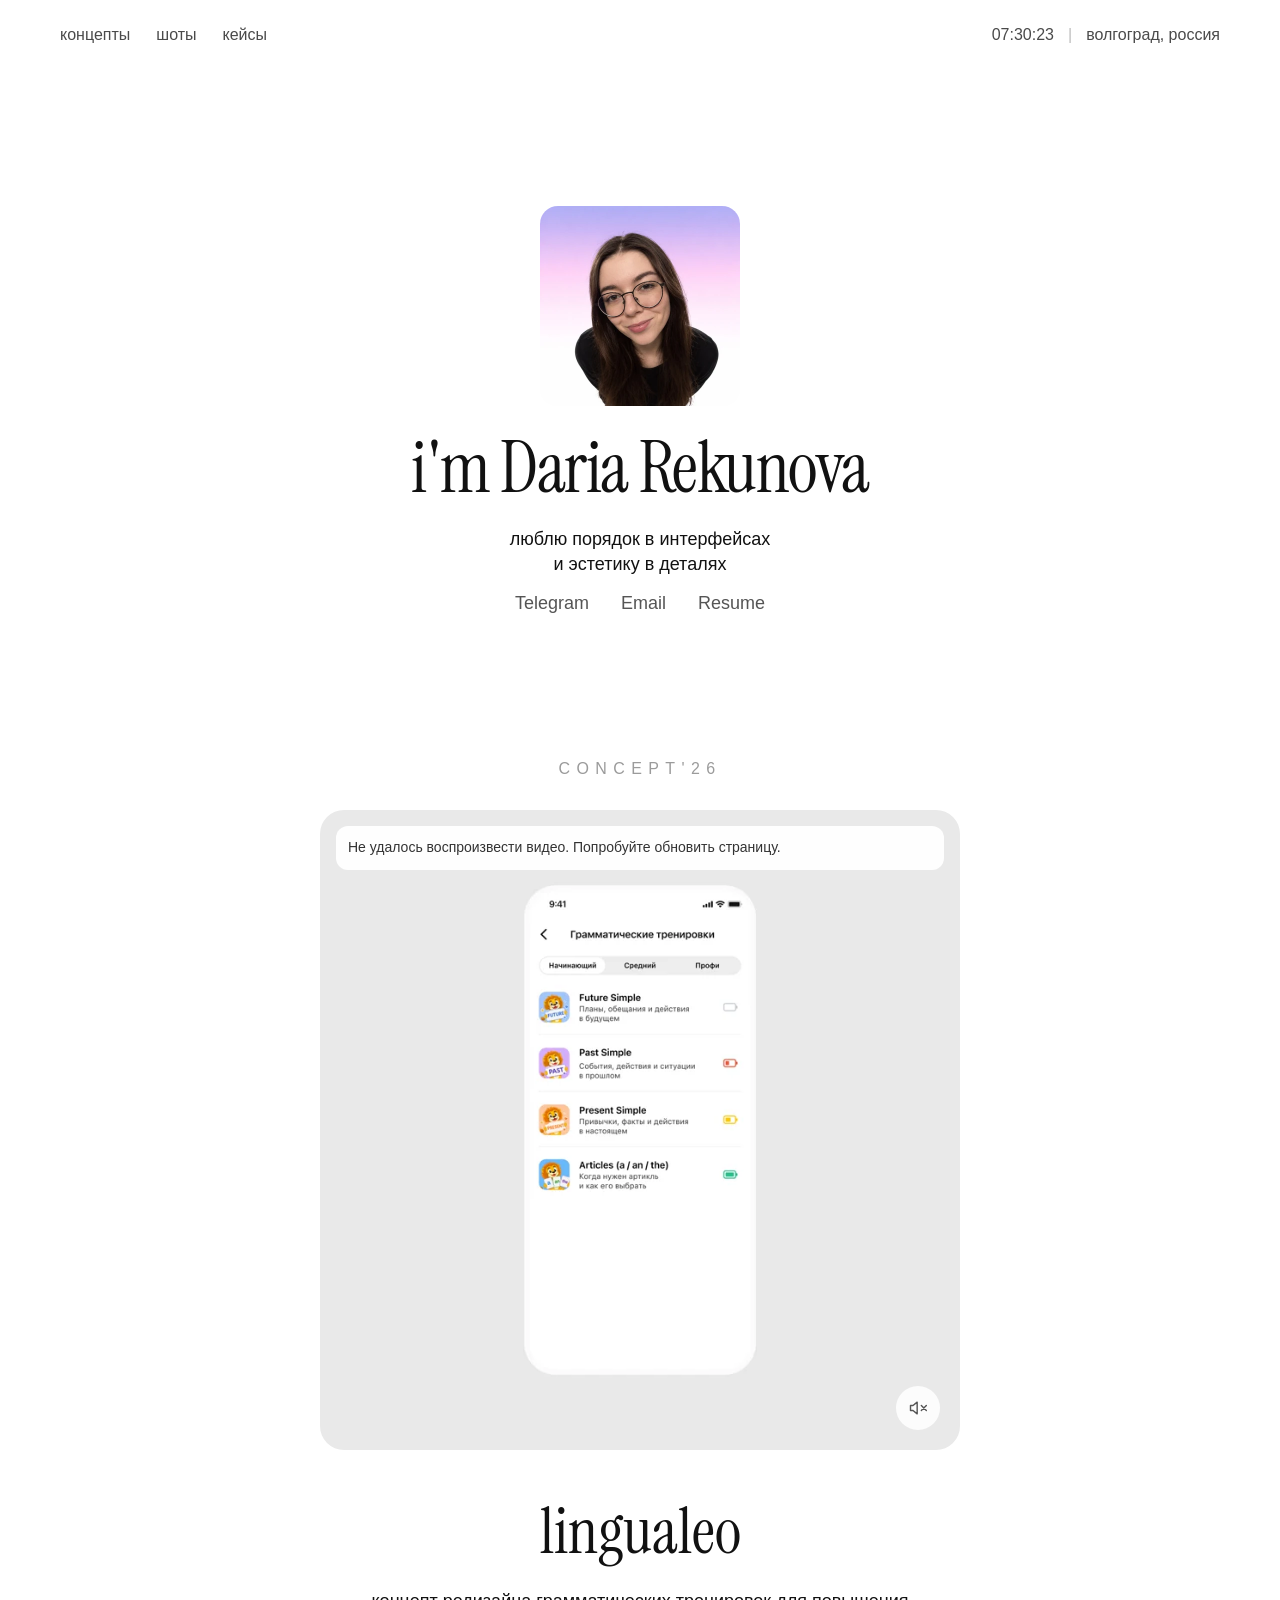
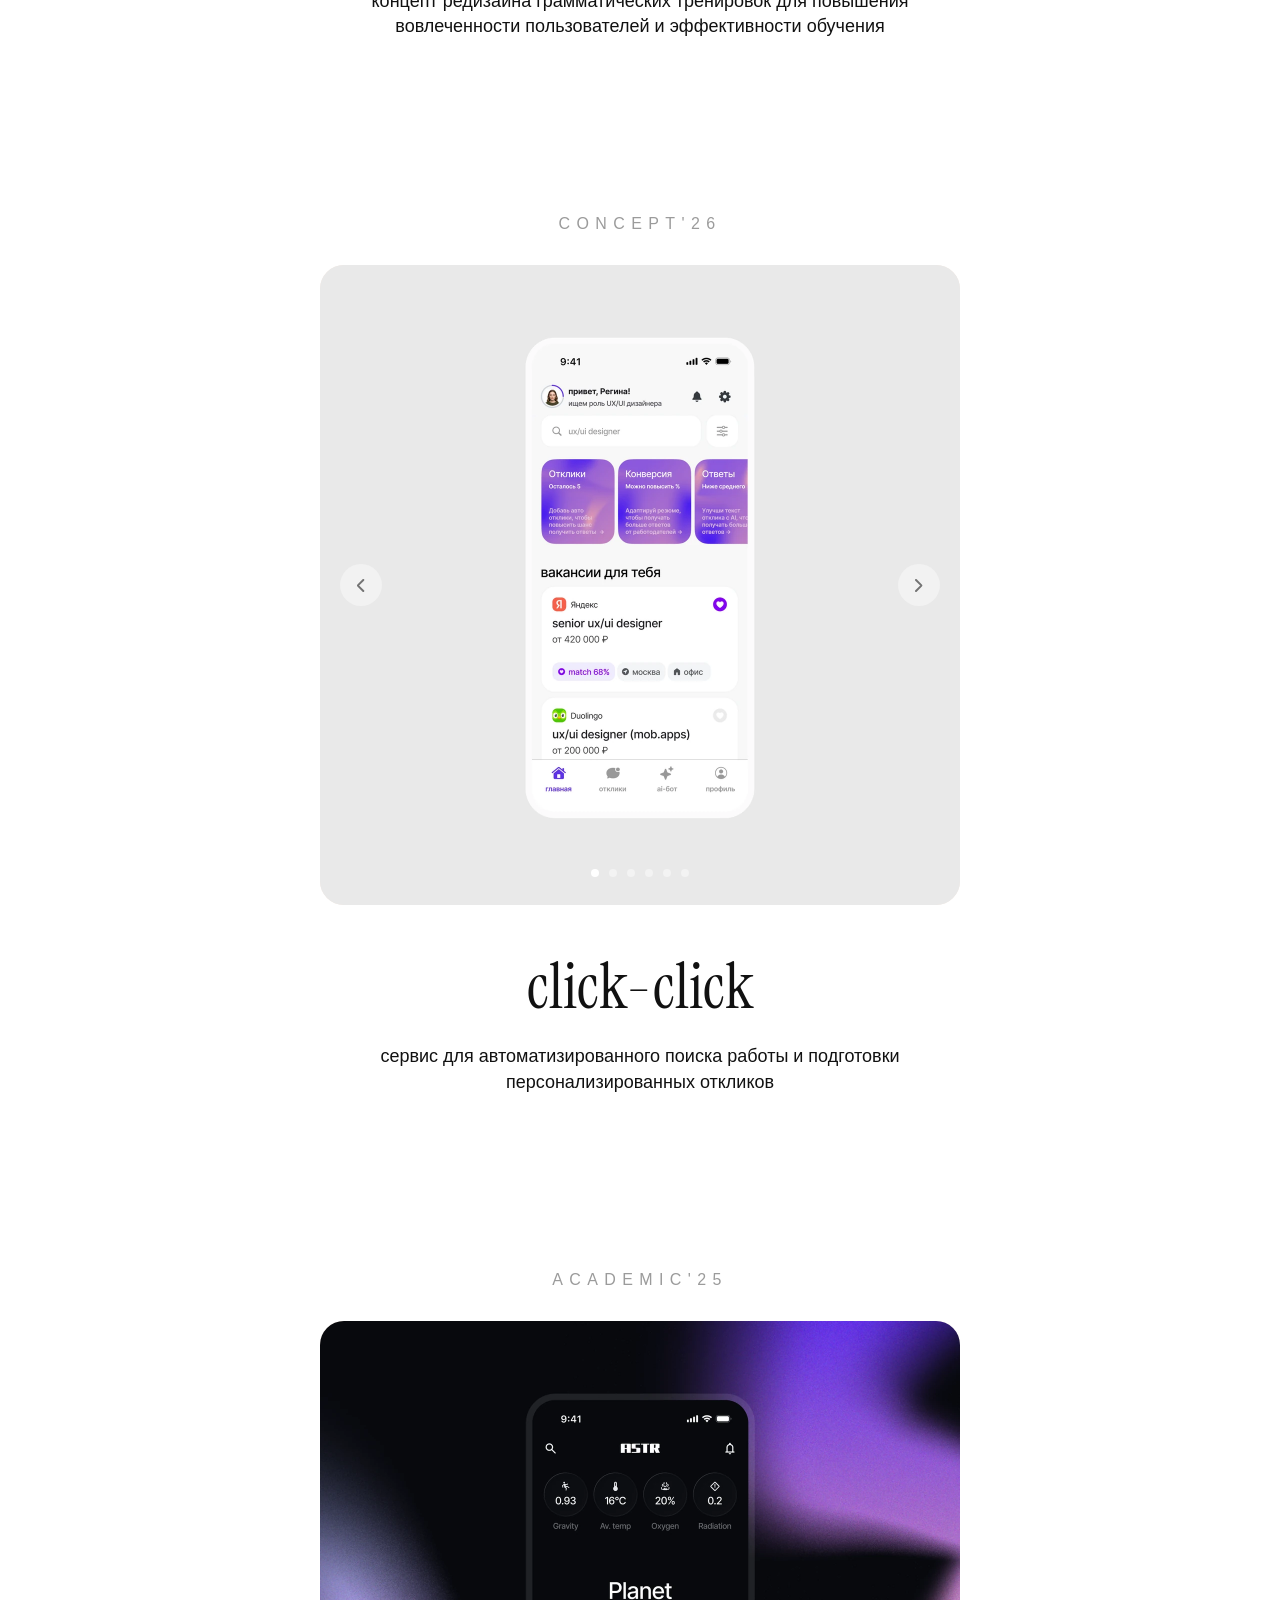
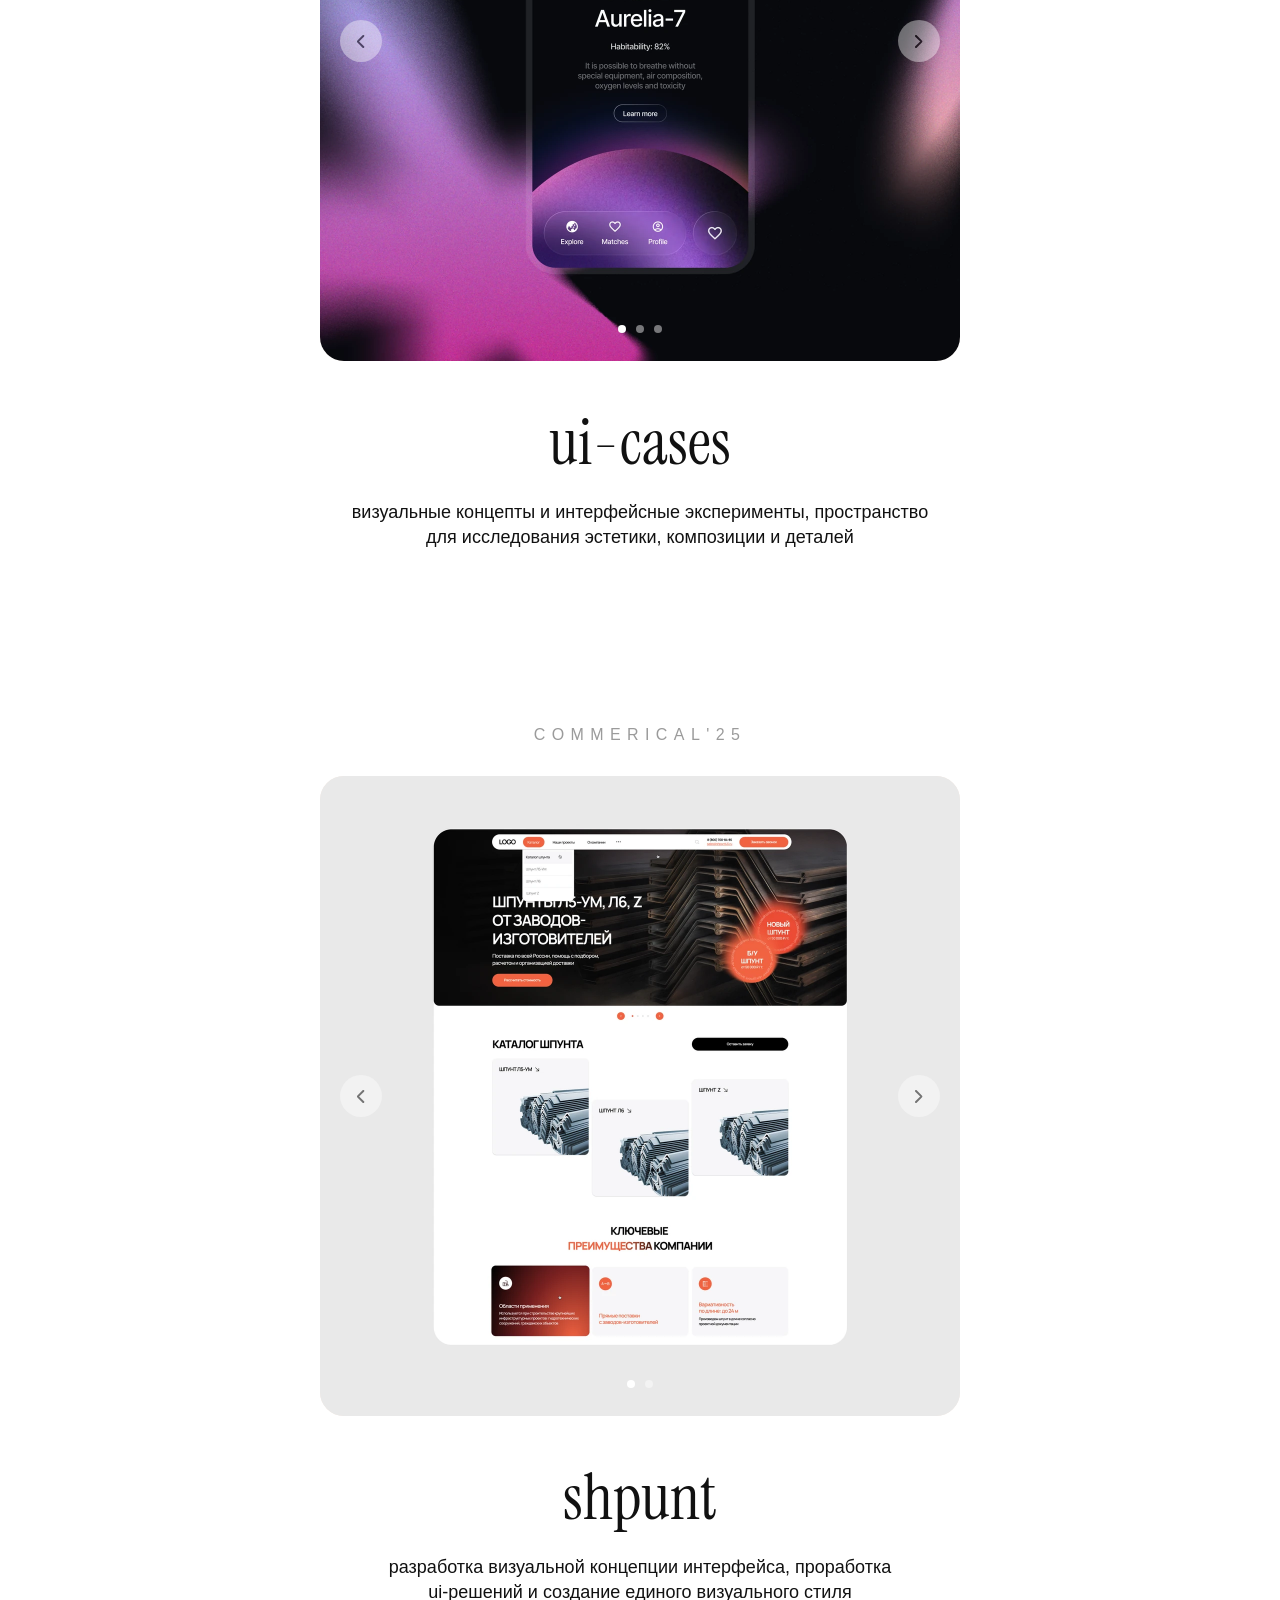
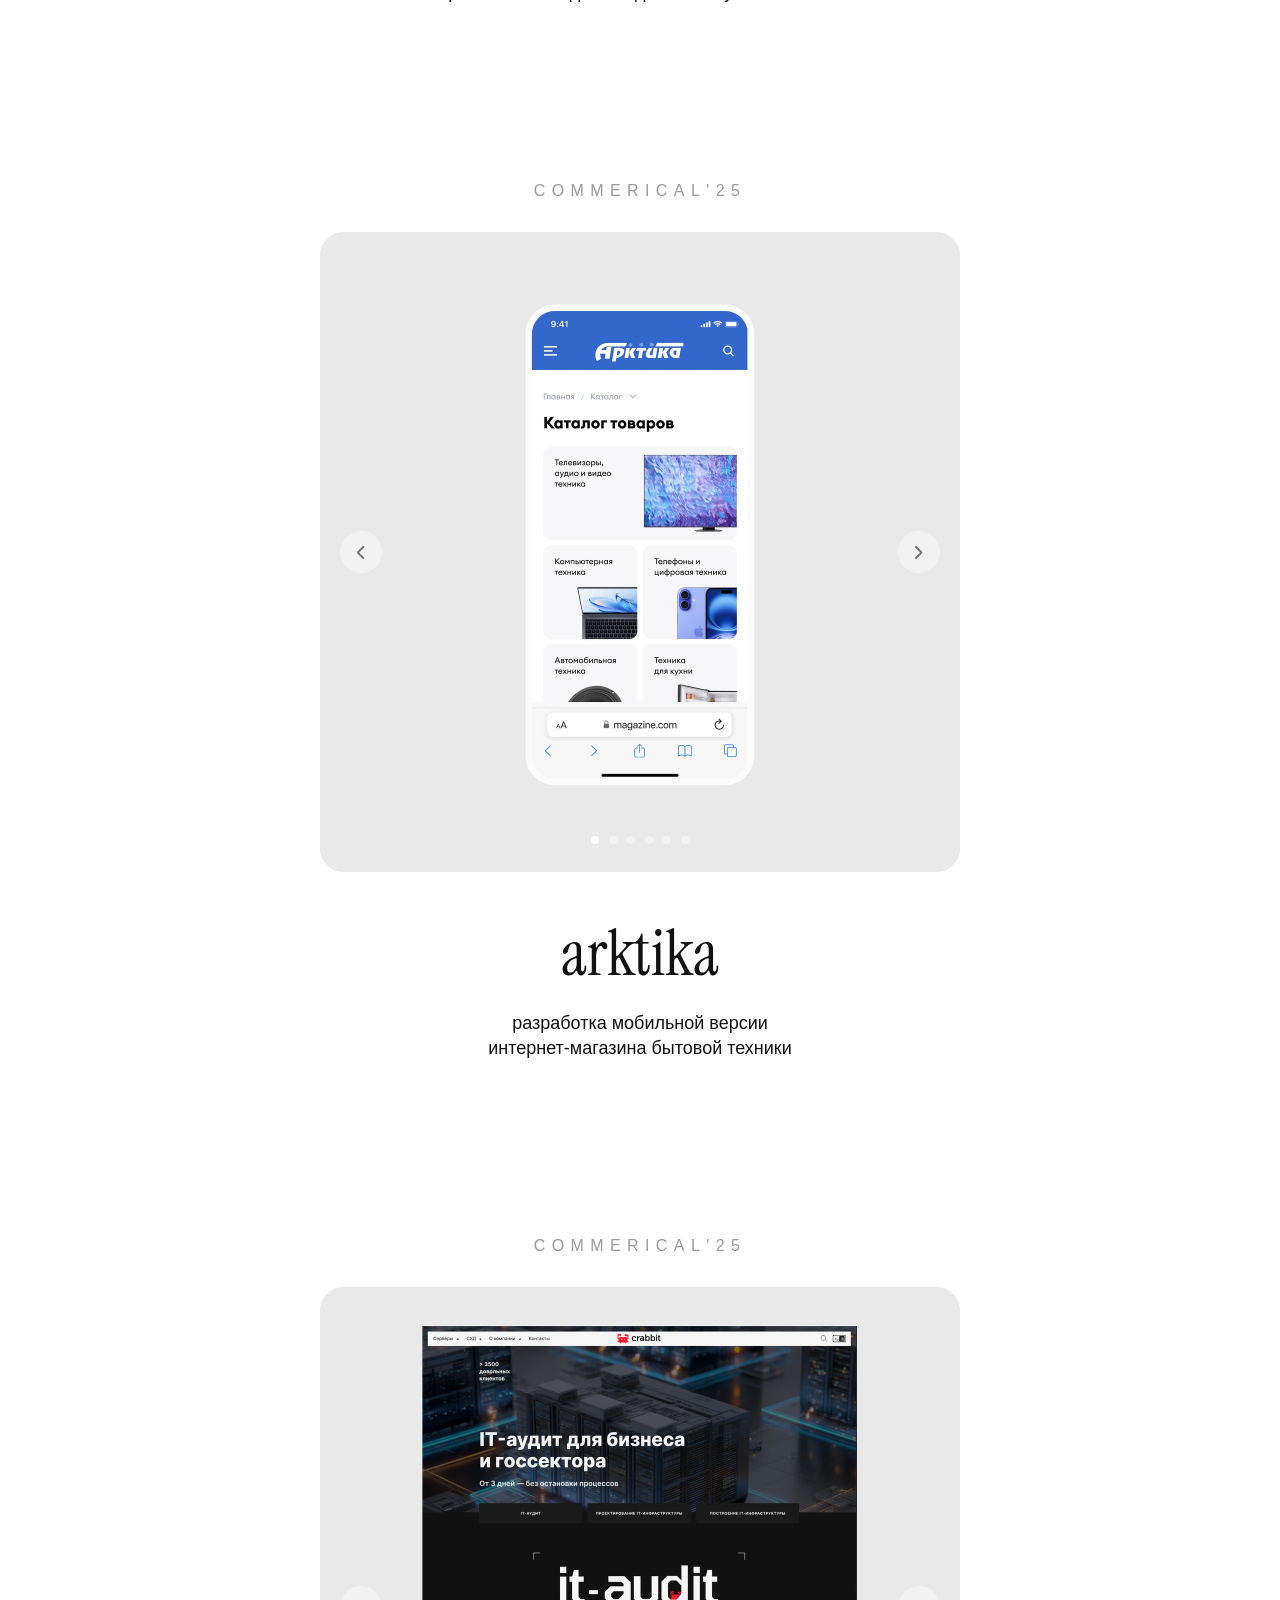
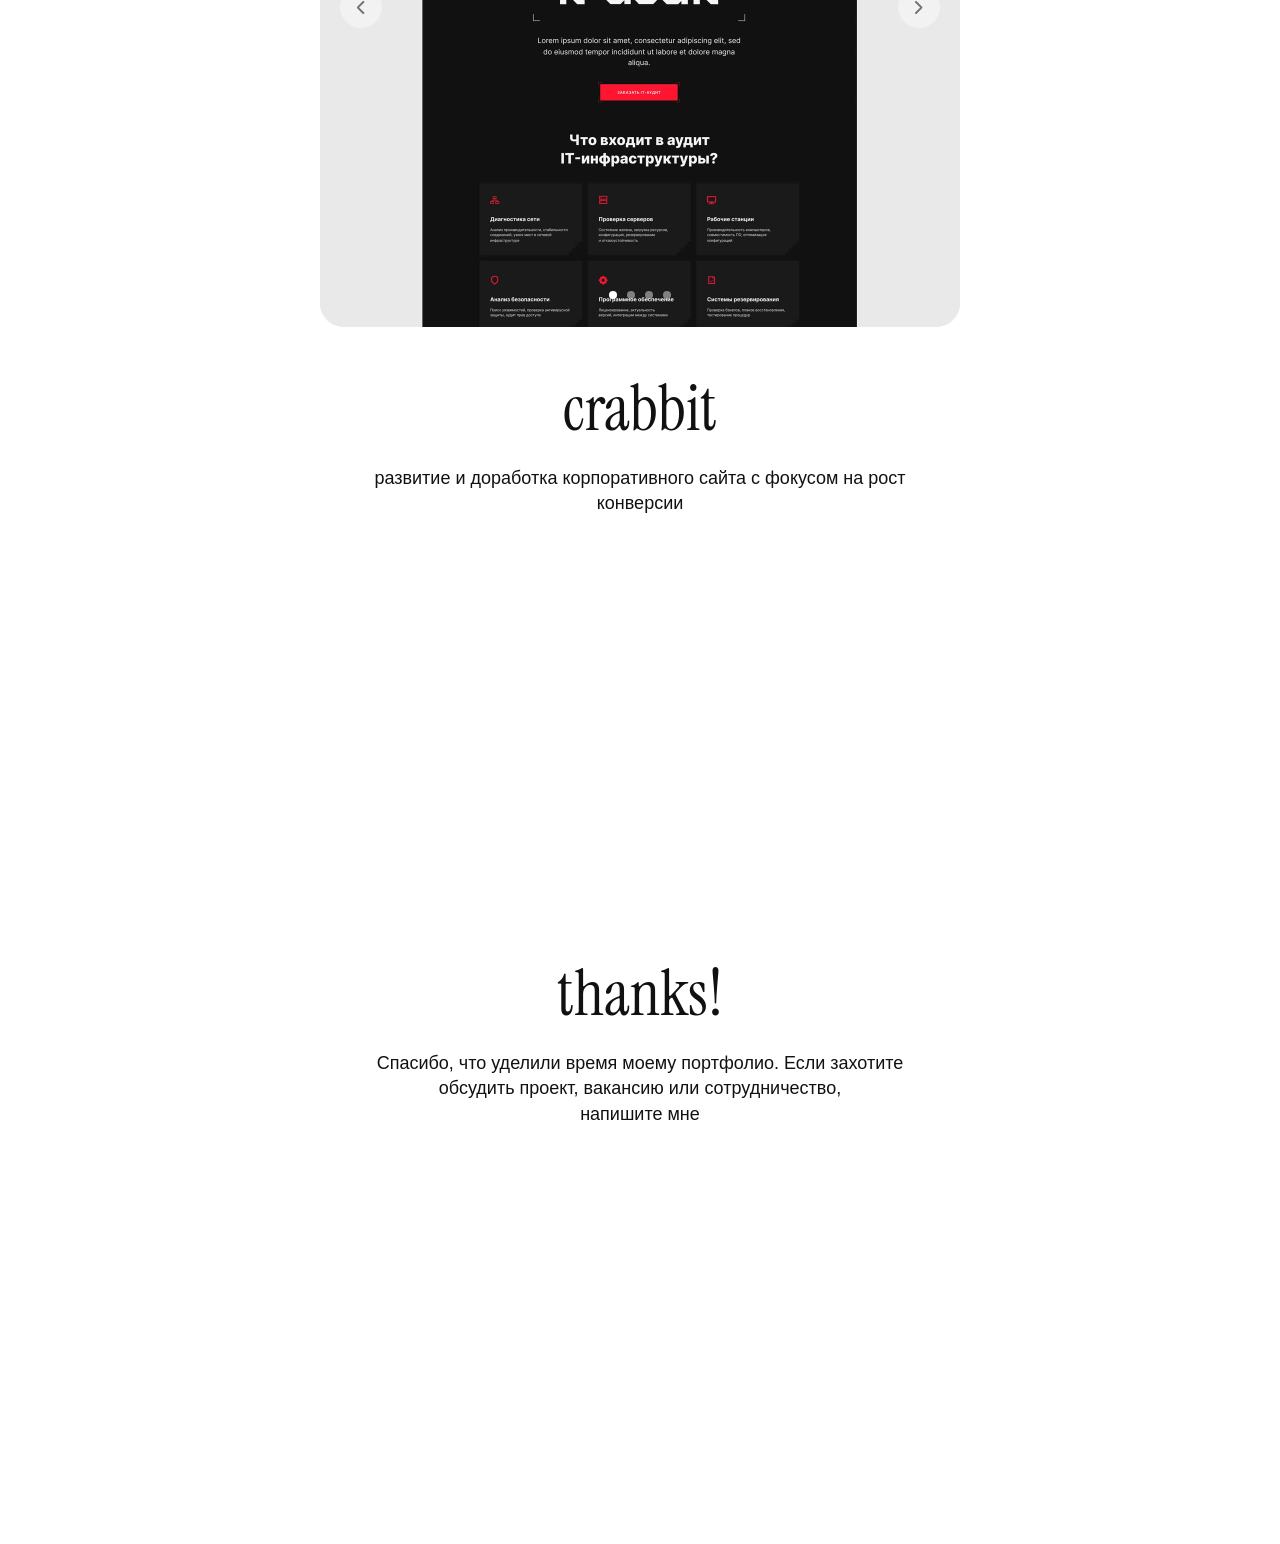
==== commit 67b778ef: "Autoplay muted film with single bottom-right sound control" ====
--- a/index.html
+++ b/index.html
@@ -6,7 +6,7 @@
     <meta http-equiv="X-UA-Compatible" content="ie=edge" />
     <title>Daria Rekunova — UX/UI Designer</title>
     <link rel="icon" type="image/svg+xml" href="imahes/ico.svg" />
-    <link rel="stylesheet" href="styles.css?v=20261111-player" />
+    <link rel="stylesheet" href="styles.css?v=20261111-sound-corner" />
     <link rel="preconnect" href="https://fonts.googleapis.com" />
     <link rel="preconnect" href="https://fonts.gstatic.com" crossorigin />
     <link
@@ -82,6 +82,7 @@
         class="case-video"
         controls
         muted
+        loop
         playsinline
         preload="none"
         poster="imahes/lingualeo-poster.webp"
@@ -93,12 +94,13 @@
         Ваш браузер не поддерживает видео.
         <a href="videos/lingualeo.mp4">Скачать видео Lingualeo</a>
       </video>
-      <div class="video-controls" hidden>
-        <button class="video-toggle" type="button" aria-label="Воспроизвести видео"><span aria-hidden="true"></span></button>
-        <input class="video-progress" type="range" min="0" max="100" value="0" step="0.1" aria-label="Позиция видео" disabled />
-        <span class="video-time" aria-hidden="true">0:00</span>
-        <button class="video-sound" type="button" aria-label="Включить звук" aria-pressed="false">Звук выкл.</button>
-      </div>
+      <button class="video-sound" type="button" aria-label="Включить звук" aria-pressed="false" hidden>
+        <svg viewBox="0 0 24 24" width="20" height="20" fill="none" stroke="currentColor" stroke-width="1.7" stroke-linecap="round" stroke-linejoin="round" aria-hidden="true">
+          <path d="M11 5 6 9H3v6h3l5 4V5Z" />
+          <path class="sound-off" d="m16 9 6 6m0-6-6 6" />
+          <path class="sound-on" d="M15 8a6 6 0 0 1 0 8m3-11a10 10 0 0 1 0 14" />
+        </svg>
+      </button>
       <p class="video-status" role="status" hidden></p>
       </div>
 
@@ -305,6 +307,6 @@
       </div>
     </section>
 
-    <script src="script.js?v=20261111-player"></script>
+    <script src="script.js?v=20261111-sound-corner"></script>
   </body>
 </html>
--- a/styles.css
+++ b/styles.css
@@ -635,48 +635,29 @@
   object-fit: contain;
 }
 
-/* Quiet, keyboard-accessible film controls, without a browser gradient. */
-.video-controls:not([hidden]) {
+
+/* One quiet sound control, kept clear of the film content. */
+.video-sound:not([hidden]) {
   position: absolute;
-  left: 20px;
   right: 20px;
   bottom: 20px;
-  display: flex;
-  align-items: center;
-  gap: 12px;
-  padding: 4px 8px;
-  border: 1px solid rgba(255, 255, 255, .7);
-  border-radius: 999px;
-  background: rgba(255, 255, 255, .88);
-  backdrop-filter: blur(12px);
-  color: #333;
-  font: 12px Inter, sans-serif;
-}
-.video-controls button {
+  display: grid;
+  place-items: center;
+  width: 44px;
+  height: 44px;
+  padding: 0;
   appearance: none;
   border: 0;
-  border-radius: 999px;
-  background: transparent;
-  color: inherit;
+  border-radius: 50%;
+  background: rgba(255,255,255,.88);
+  color: #555;
   cursor: pointer;
-  min-height: 44px;
-  padding: 0 10px;
-  font: inherit;
-  white-space: nowrap;
-}
-.video-controls button:hover { background: #e5e5e5; }
-.video-controls button:active { background: #d6d6d6; }
-.video-toggle { min-width: 44px; }
-.video-time { font-variant-numeric: tabular-nums; min-width: 28px; }
-.video-progress {
-  flex: 1;
-  min-width: 0;
-  width: 100%;
-  height: 44px;
-  accent-color: #555;
-  cursor: pointer;
-}
-.video-progress:disabled { cursor: default; opacity: .45; }
+}
+.video-sound:hover { background: #fff; color: #111; }
+.video-sound:active { background: #ddd; }
+.video-sound .sound-on { display: none; }
+.video-sound[aria-pressed="true"] .sound-on { display: block; }
+.video-sound[aria-pressed="true"] .sound-off { display: none; }
 .video-status:not([hidden]) {
   position: absolute;
   top: 16px;
@@ -689,23 +670,5 @@
   font: 14px/1.4 Inter, sans-serif;
 }
 @media (max-width: 768px) {
-  .video-controls:not([hidden]) { left: 10px; right: 10px; bottom: 10px; gap: 4px; padding: 2px 4px; }
-  .video-controls button { padding: 0 8px; }
-}
-
-.video-toggle span {
-  display: block;
-  width: 0;
-  height: 0;
-  margin: auto;
-  border-top: 5px solid transparent;
-  border-bottom: 5px solid transparent;
-  border-left: 8px solid currentColor;
-}
-.video-toggle.is-playing span {
-  width: 8px;
-  height: 10px;
-  border: 0;
-  border-left: 3px solid currentColor;
-  border-right: 3px solid currentColor;
-}
+  .video-sound:not([hidden]) { right: 12px; bottom: 12px; }
+}
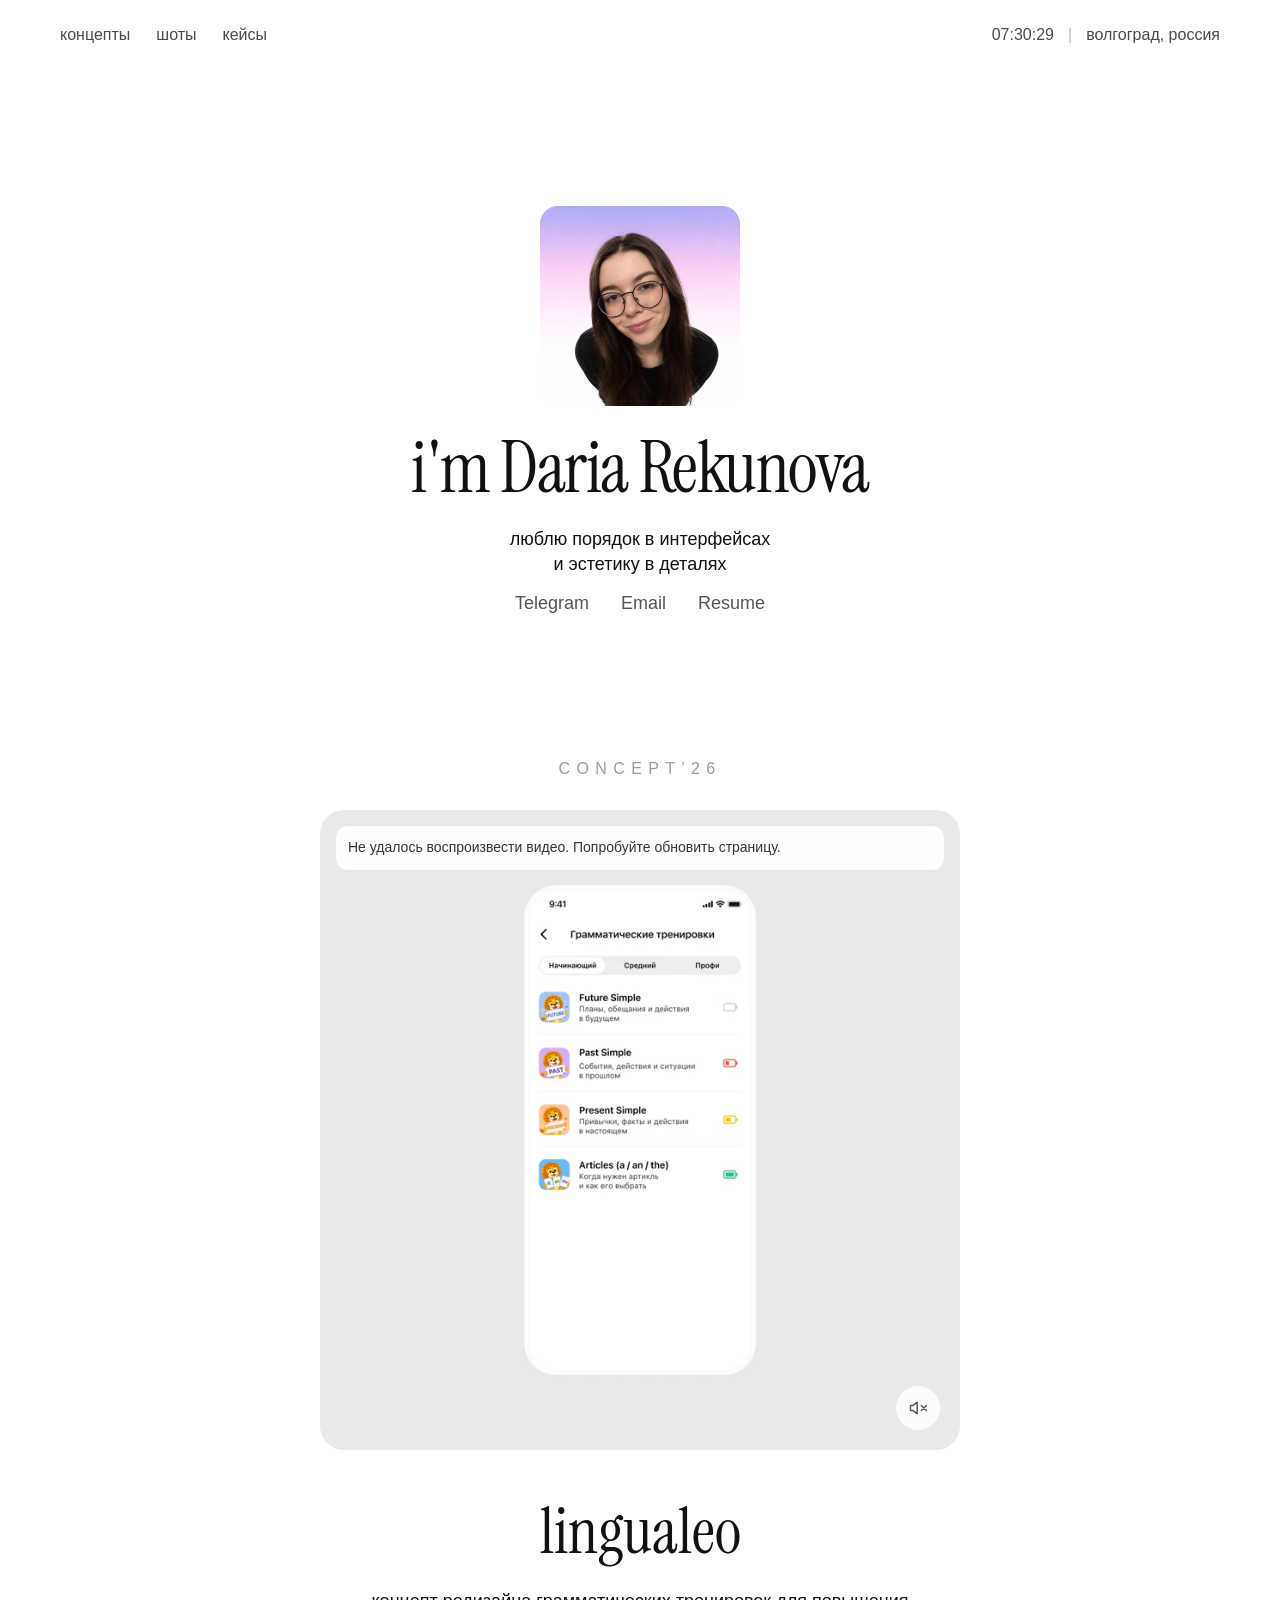
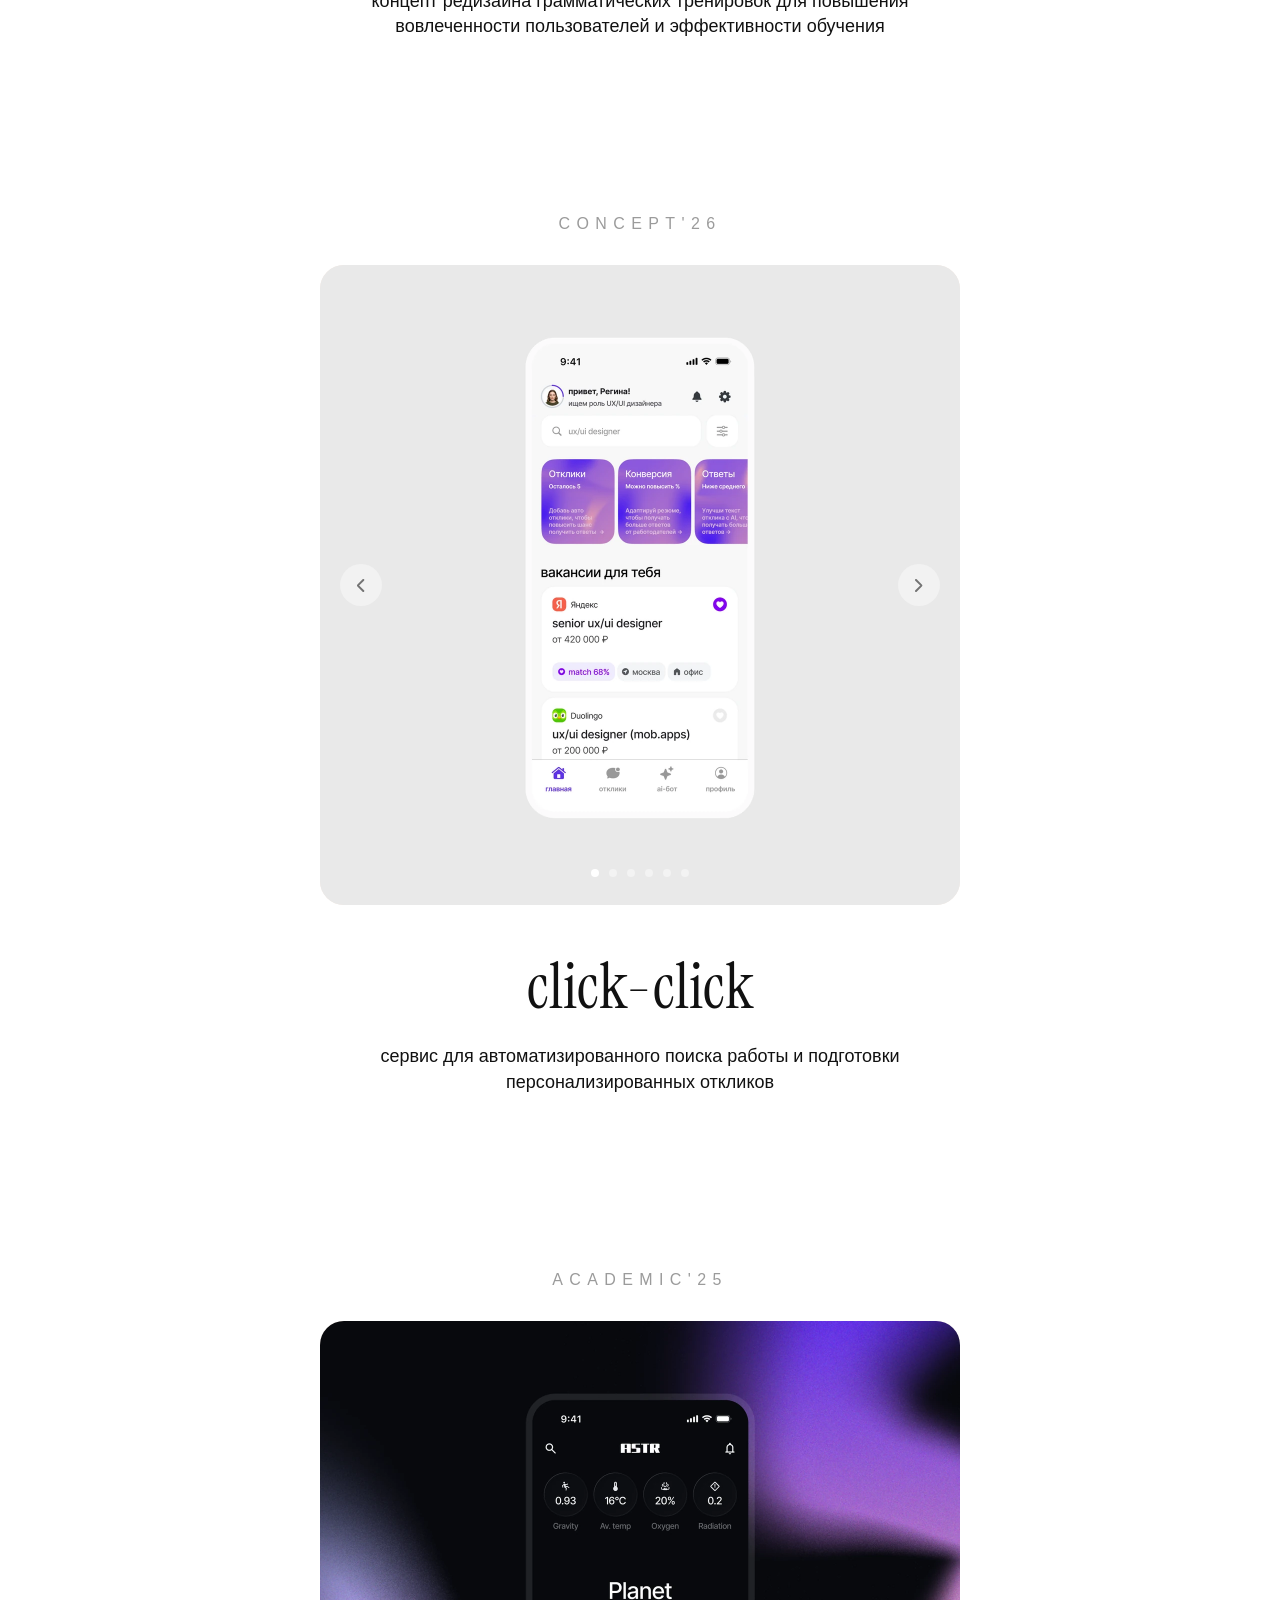
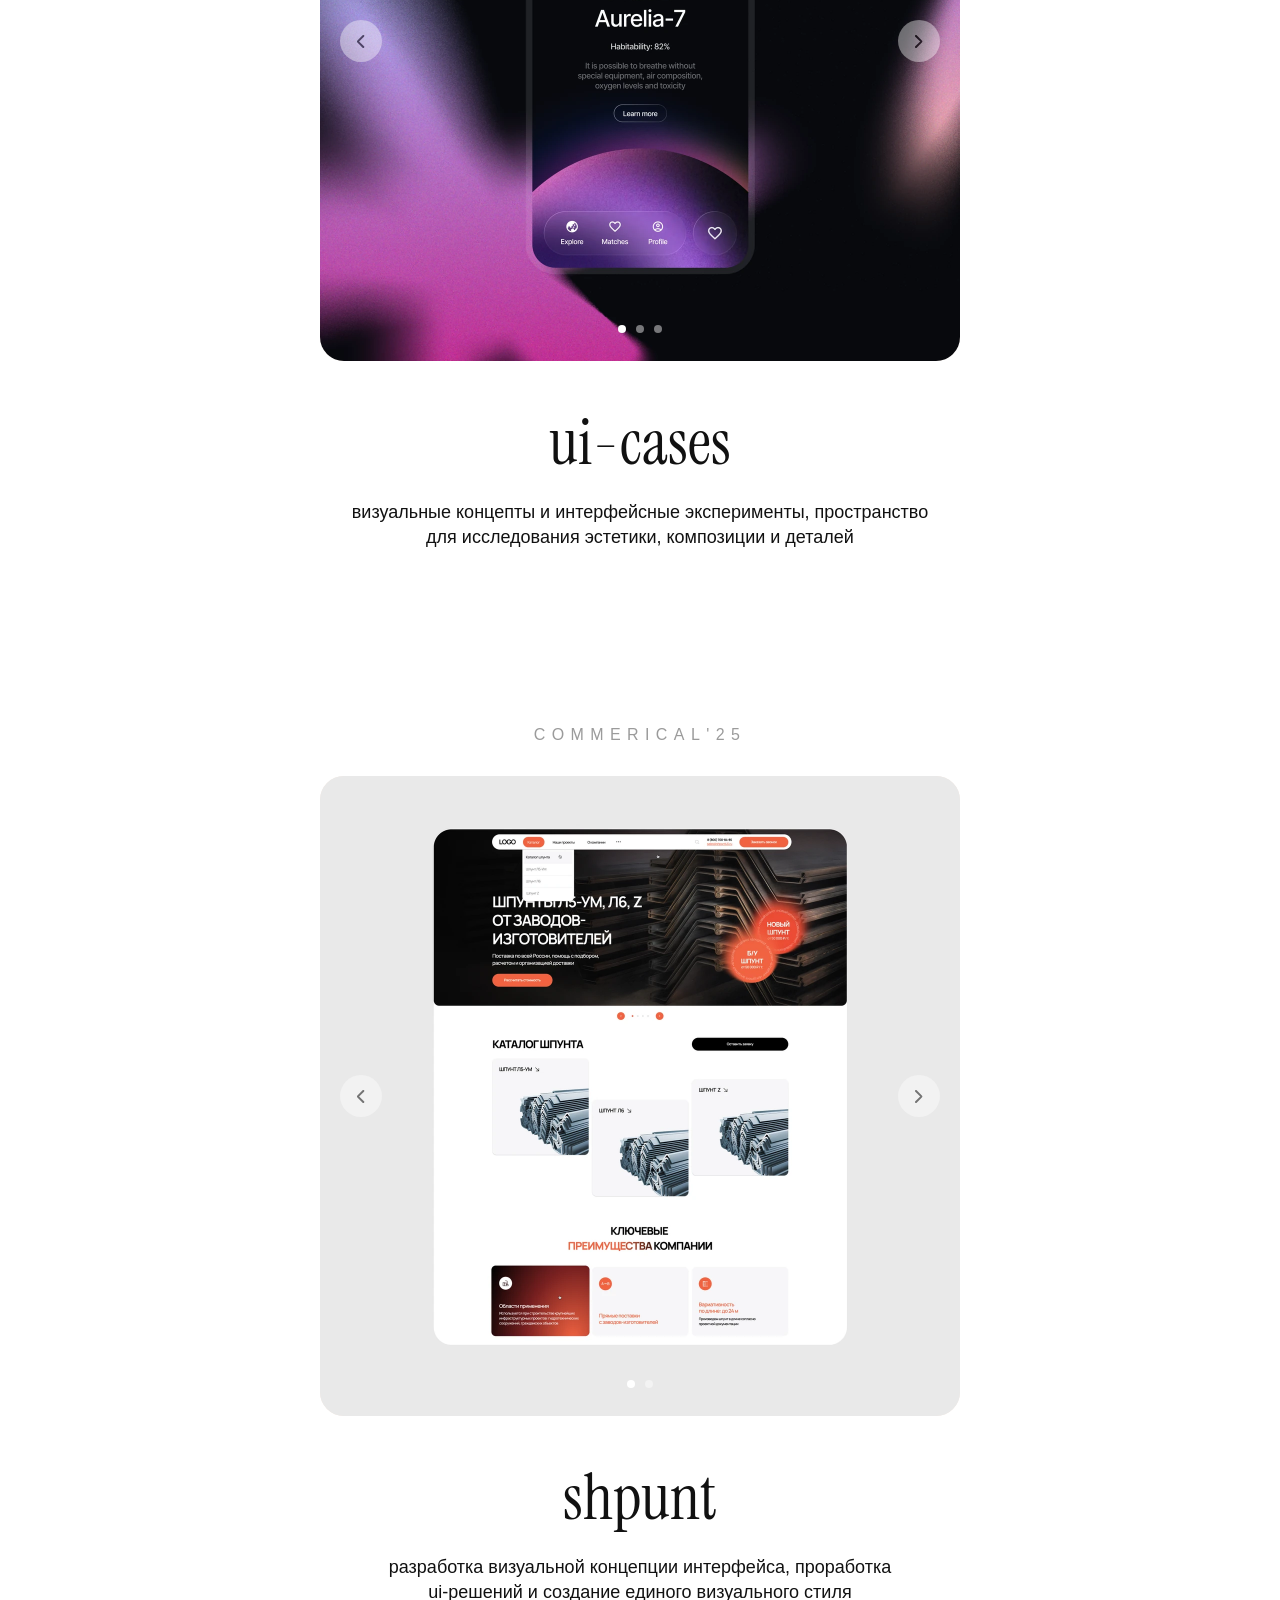
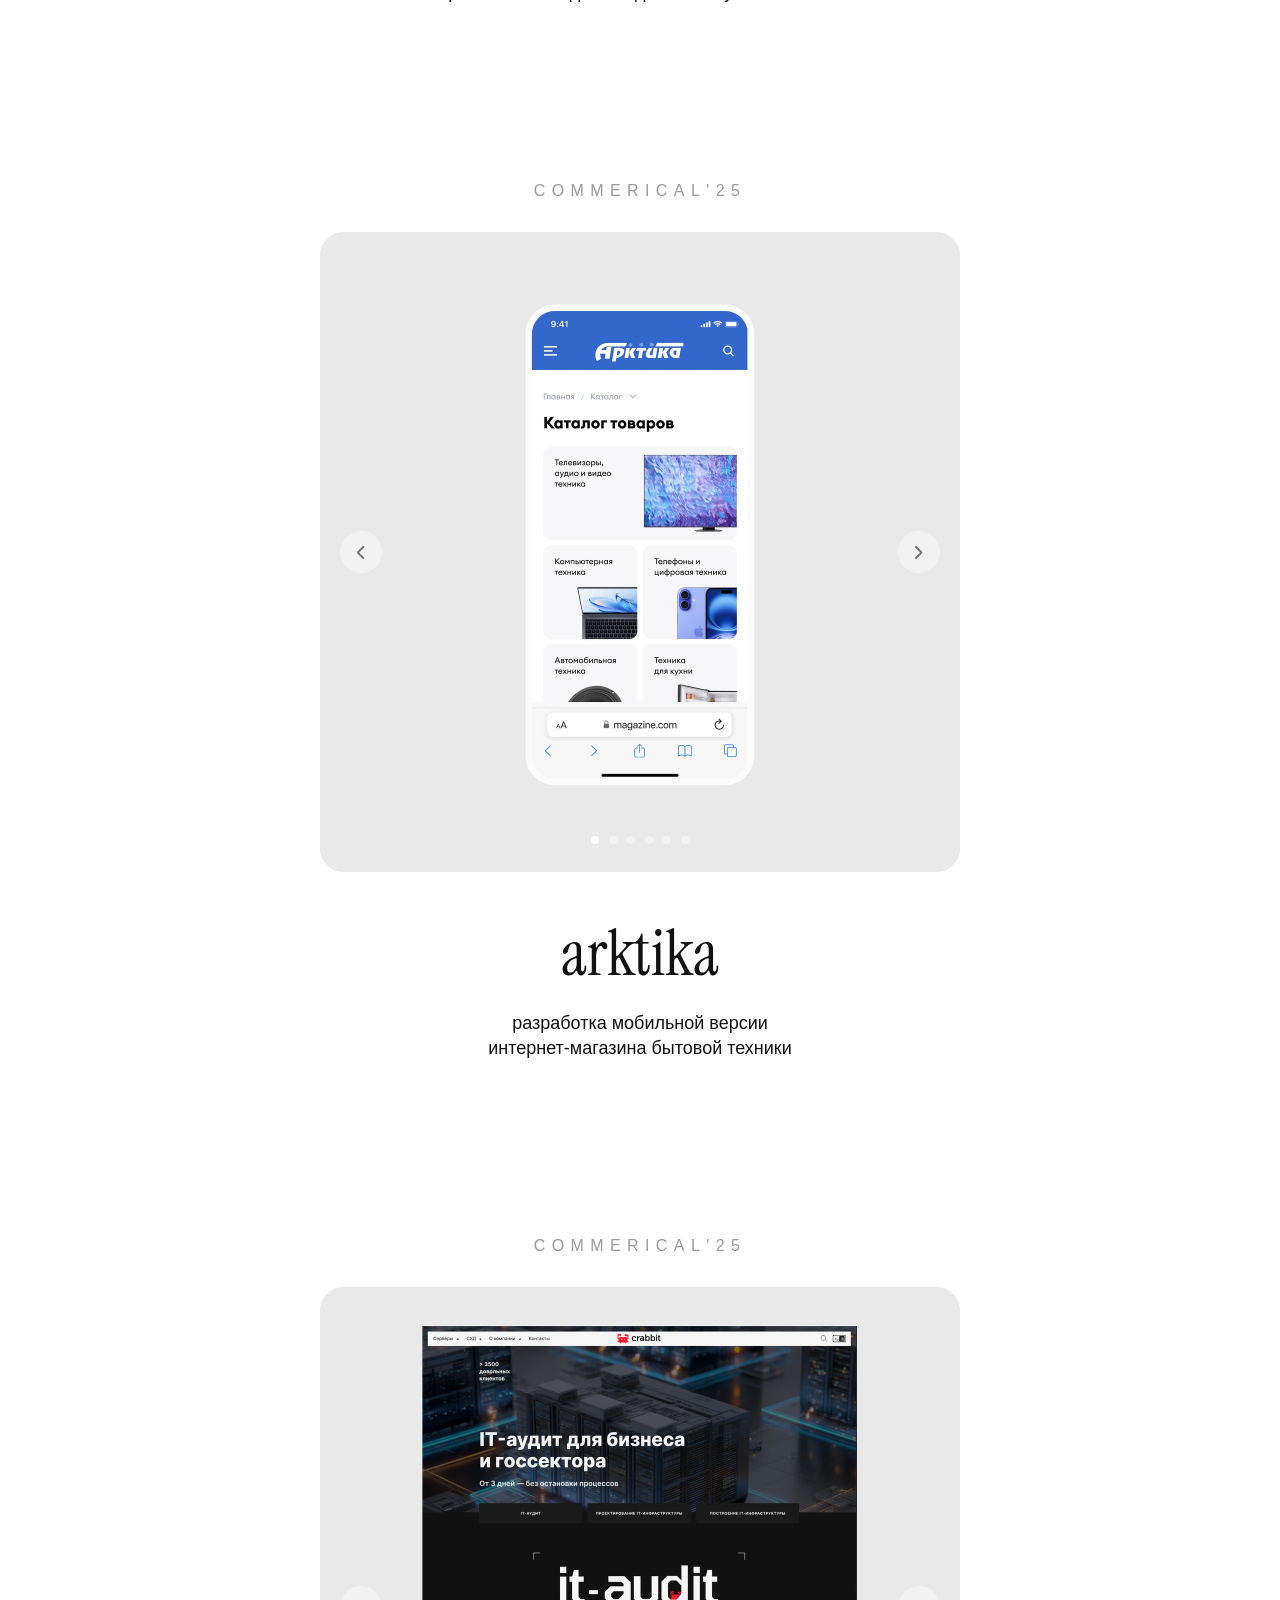
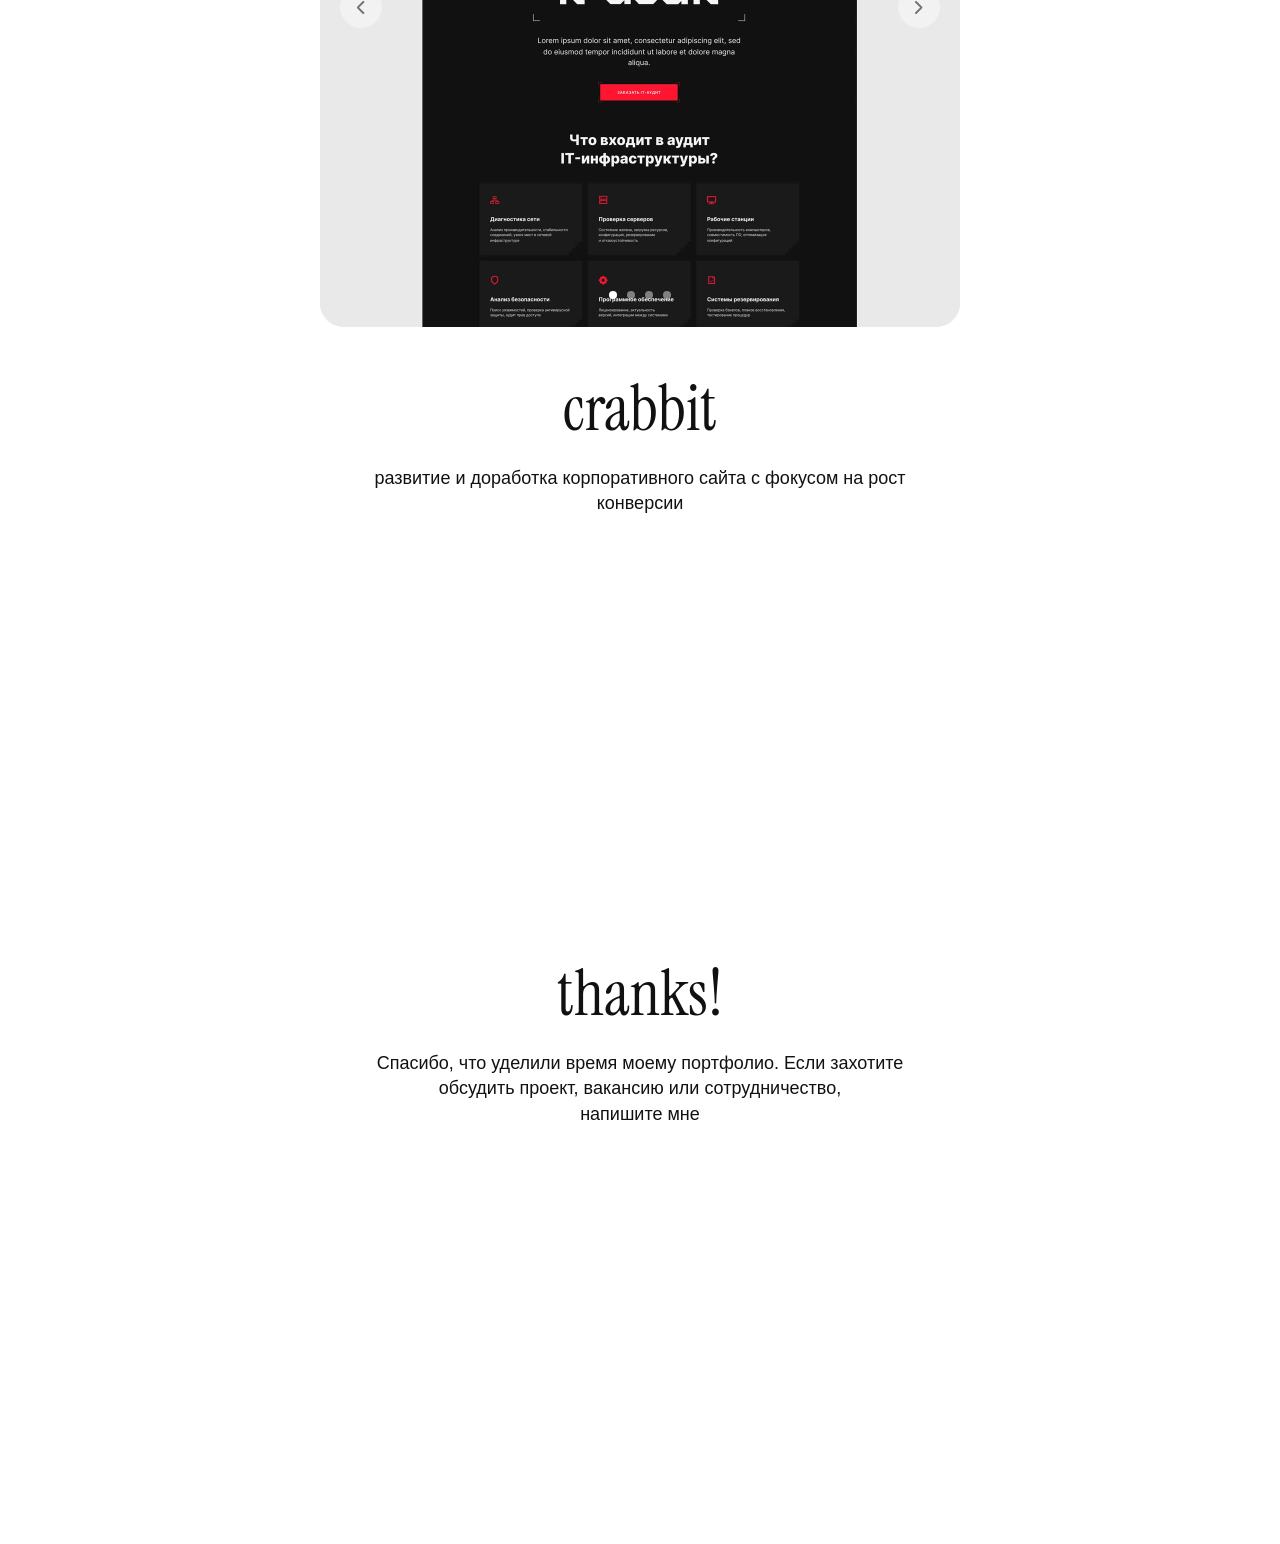
==== commit 1fc85484: "Open Lingualeo case in an accessible 800px modal" ====
--- a/index.html
+++ b/index.html
@@ -6,7 +6,8 @@
     <meta http-equiv="X-UA-Compatible" content="ie=edge" />
     <title>Daria Rekunova — UX/UI Designer</title>
     <link rel="icon" type="image/svg+xml" href="imahes/ico.svg" />
-    <link rel="stylesheet" href="styles.css?v=20261111-sound-corner" />
+    <link rel="stylesheet" href="styles.css?v=20261111-case-dialog" />
+    <link rel="stylesheet" href="ling.css" />
     <link rel="preconnect" href="https://fonts.googleapis.com" />
     <link rel="preconnect" href="https://fonts.gstatic.com" crossorigin />
     <link
@@ -104,7 +105,7 @@
       <p class="video-status" role="status" hidden></p>
       </div>
 
-      <h2 class="ui-design__title">lingualeo</h2>
+      <h2 class="ui-design__title"><a class="case-trigger" href="ling.html" aria-haspopup="dialog" aria-controls="lingualeo-dialog">lingualeo</a></h2>
 
       <p class="hero__link">
         концепт редизайна грамматических тренировок для повышения вовлеченности
@@ -307,6 +308,19 @@
       </div>
     </section>
 
-    <script src="script.js?v=20261111-sound-corner"></script>
+    <dialog class="case-dialog" id="lingualeo-dialog" aria-labelledby="case-dialog-title">
+      <button class="case-dialog__close" type="button" aria-label="Закрыть кейс" autofocus>
+        <svg width="20" height="20" viewBox="0 0 24 24" fill="none" stroke="currentColor" stroke-width="1.6" aria-hidden="true"><path d="m6 6 12 12M18 6 6 18" /></svg>
+      </button>
+      <article class="case-dialog__card">
+        <header class="case-dialog__heading">
+          <p class="hero__subtitle">UX/UI CASE · 2026</p>
+          <h2 id="case-dialog-title">Lingualeo</h2>
+          <p>Концепт редизайна грамматических тренировок</p>
+        </header>
+        <div class="case-dialog__body" aria-live="polite"></div>
+      </article>
+    </dialog>
+    <script src="script.js?v=20261111-case-dialog"></script>
   </body>
 </html>
--- a/styles.css
+++ b/styles.css
@@ -672,3 +672,65 @@
 @media (max-width: 768px) {
   .video-sound:not([hidden]) { right: 12px; bottom: 12px; }
 }
+
+.case-trigger { color: inherit; text-decoration: none; cursor: pointer; }
+.case-trigger:hover { opacity: .6; }
+.case-trigger:active { opacity: .4; }
+html.case-open { overflow: hidden; scrollbar-gutter: stable; }
+.case-dialog {
+  position: fixed;
+  inset: 0;
+  margin: auto;
+  width: min(900px, calc(100% - 32px));
+  max-width: none;
+  height: min(900px, calc(100dvh - 80px));
+  max-height: none;
+  padding: 0 50px;
+  border: 0;
+  background: transparent;
+  color: #111;
+  overflow: visible;
+}
+.case-dialog::backdrop { background: rgba(17,17,17,.5); backdrop-filter: blur(4px); }
+.case-dialog__card {
+  width: 100%;
+  height: 100%;
+  overflow-y: auto;
+  overscroll-behavior: contain;
+  scrollbar-gutter: stable;
+  background: #fff;
+  border-radius: 24px;
+  padding: 56px 48px;
+  font-family: Inter, sans-serif;
+}
+.case-dialog__close {
+  position: absolute;
+  right: 0;
+  top: 0;
+  display: grid;
+  place-items: center;
+  width: 40px;
+  height: 40px;
+  border: 0;
+  border-radius: 50%;
+  background: #fff;
+  color: #333;
+  cursor: pointer;
+}
+.case-dialog__close:hover { background: #e9e9e9; }
+.case-dialog__close:active { background: #ddd; }
+.case-dialog__heading h2 { font: 400 64px/1 "Instrument Serif", serif; margin-bottom: 24px; }
+.case-dialog__heading > p:last-child { font-size: 20px; line-height: 1.5; }
+.case-dialog__body { margin-top: 40px; }
+.case-dialog .case-container { width: 100%; }
+.case-dialog .case-container h3 { margin-top: 40px; font-size: 26px; }
+.case-dialog .case-container h4 { font-size: 20px; }
+.case-dialog .case-container p, .case-dialog .case-container li { font-size: 16px; line-height: 1.7; }
+.case-dialog__retry { margin-top: 16px; padding: 12px 20px; border: 0; border-radius: 24px; background: #eee; color: #111; font: inherit; cursor: pointer; }
+.case-dialog__retry:hover { background: #ddd; }
+@media (max-width: 600px) {
+  .case-dialog { width: calc(100% - 24px); height: calc(100dvh - 32px); padding: 52px 0 0; }
+  .case-dialog__card { padding: 32px 24px; border-radius: 20px; }
+  .case-dialog__heading h2 { font-size: 48px; }
+  .case-dialog__heading > p:last-child { font-size: 18px; }
+}
--- a/ling.css
+++ b/ling.css
@@ -0,0 +1,80 @@
+.case-content {
+  padding: 120px 0;
+}
+
+.case-container {
+  width: min(760px, calc(100% - 40px));
+  margin: 0 auto;
+}
+
+.case-container h3 {
+  font-family: "Inter", sans-serif;
+  font-size: 32px;
+  font-weight: 700;
+  margin: 72px 0 24px;
+  color: #111;
+}
+
+.case-container h4 {
+  font-family: "Inter", sans-serif;
+  font-size: 24px;
+  font-weight: 600;
+  margin: 56px 0 18px;
+  color: #111;
+}
+
+.case-container p,
+.case-container li {
+  font-family: "Inter", sans-serif;
+  font-size: 18px;
+  line-height: 1.9;
+  color: #37352f;
+}
+
+.case-container p {
+  margin-bottom: 24px;
+}
+
+.case-container ol,
+.case-container ul {
+  margin: 24px 0 32px 28px;
+}
+
+.case-container li {
+  margin-bottom: 14px;
+}
+
+.arrow-list {
+  list-style: none;
+  margin-left: 0 !important;
+}
+
+.arrow-list li {
+  position: relative;
+  padding-left: 28px;
+}
+
+.arrow-list li::before {
+  content: "→";
+  position: absolute;
+  left: 0;
+  color: #666;
+}
+
+.case-container strong {
+  font-weight: 600;
+  color: #111;
+}
+
+.case-container hr {
+  margin: 80px 0;
+  border: none;
+  border-top: 1px solid #ececec;
+}
+
+.case-container img {
+  width: 100%;
+  border-radius: 20px;
+  margin: 24px 0 48px;
+  display: block;
+}
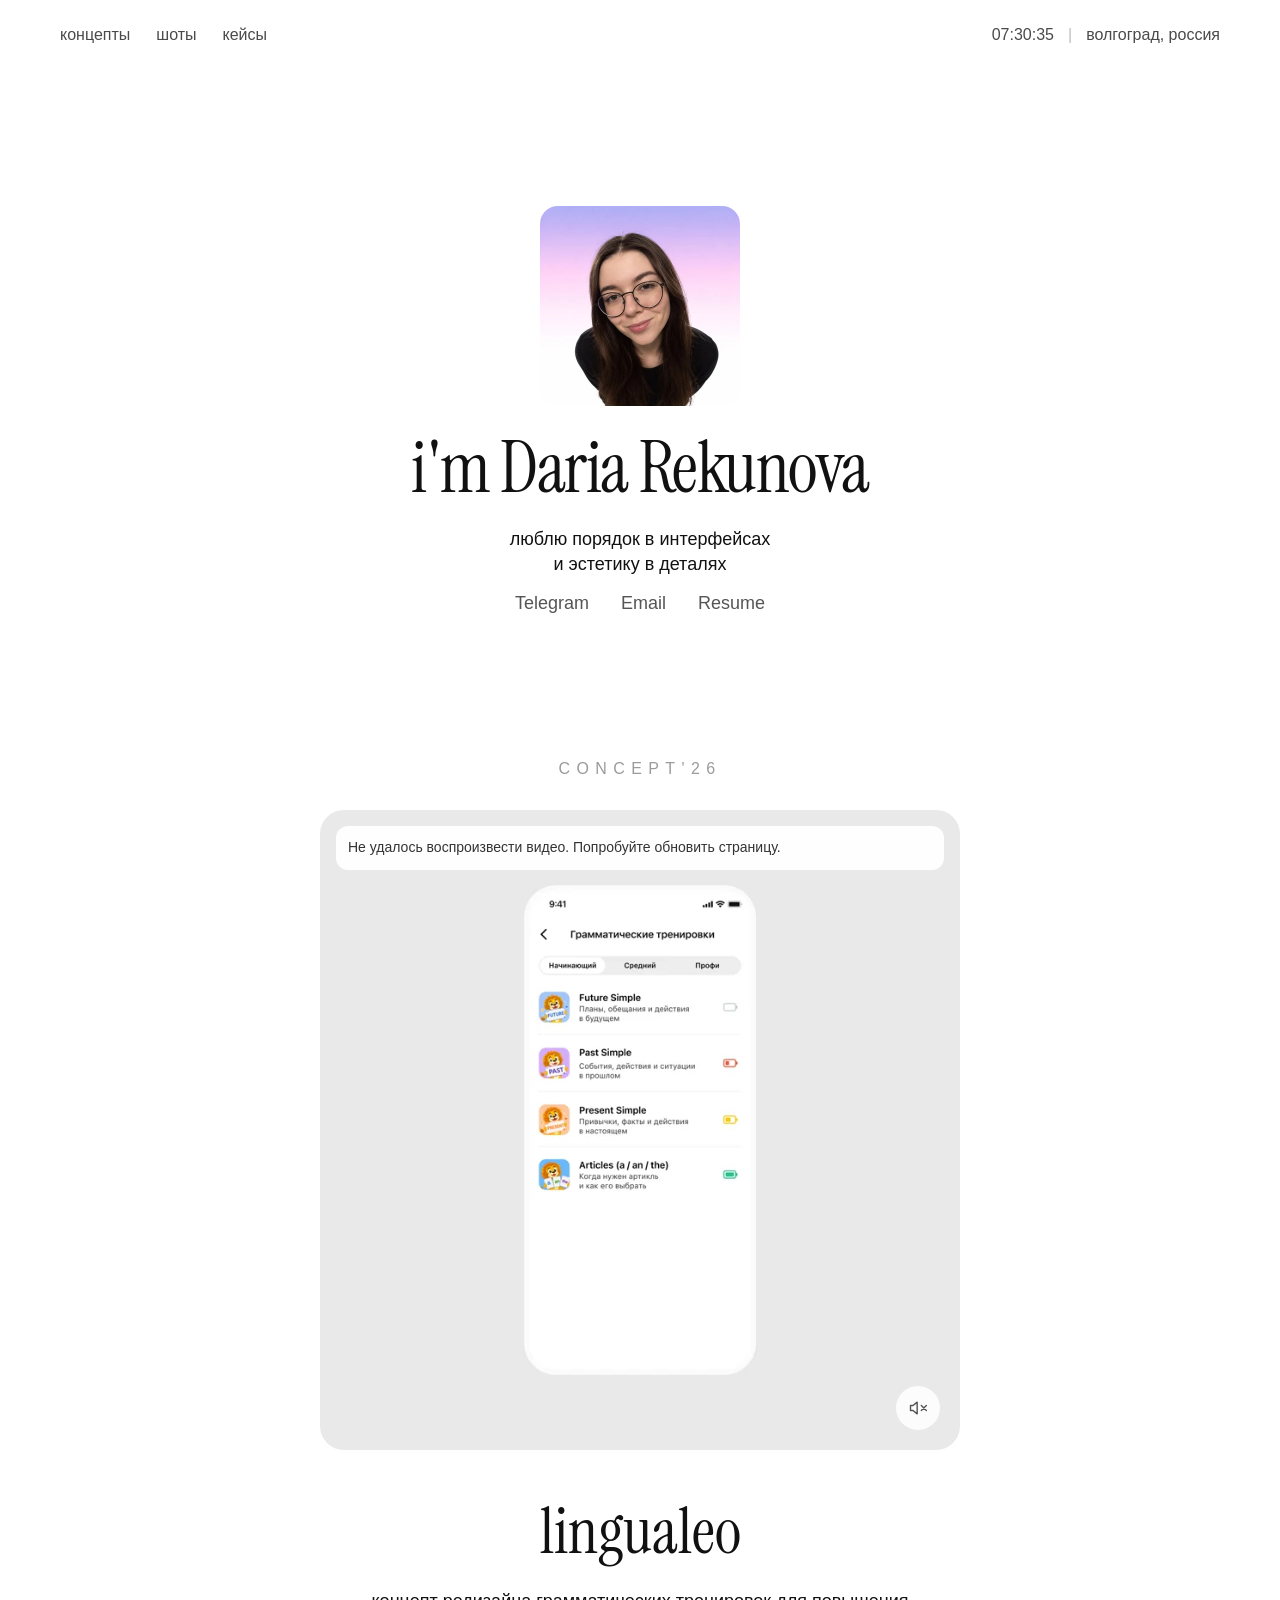
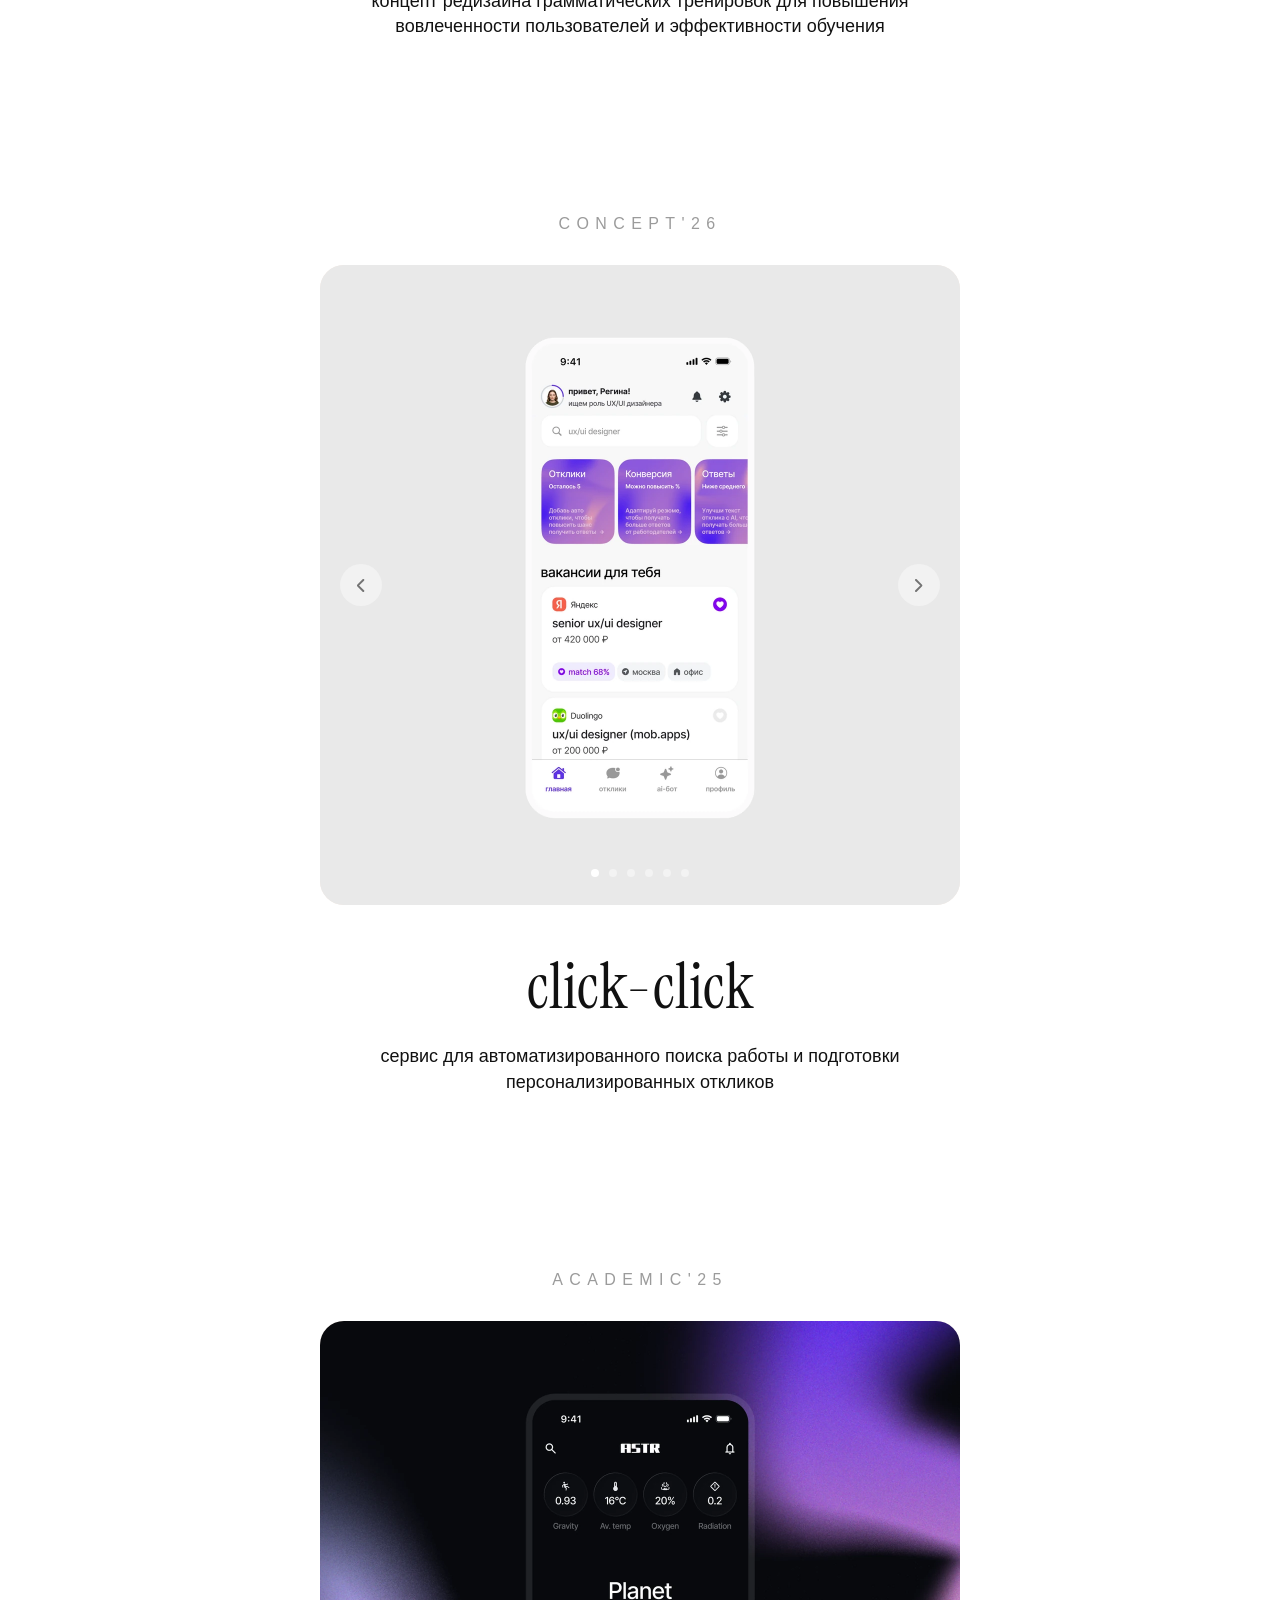
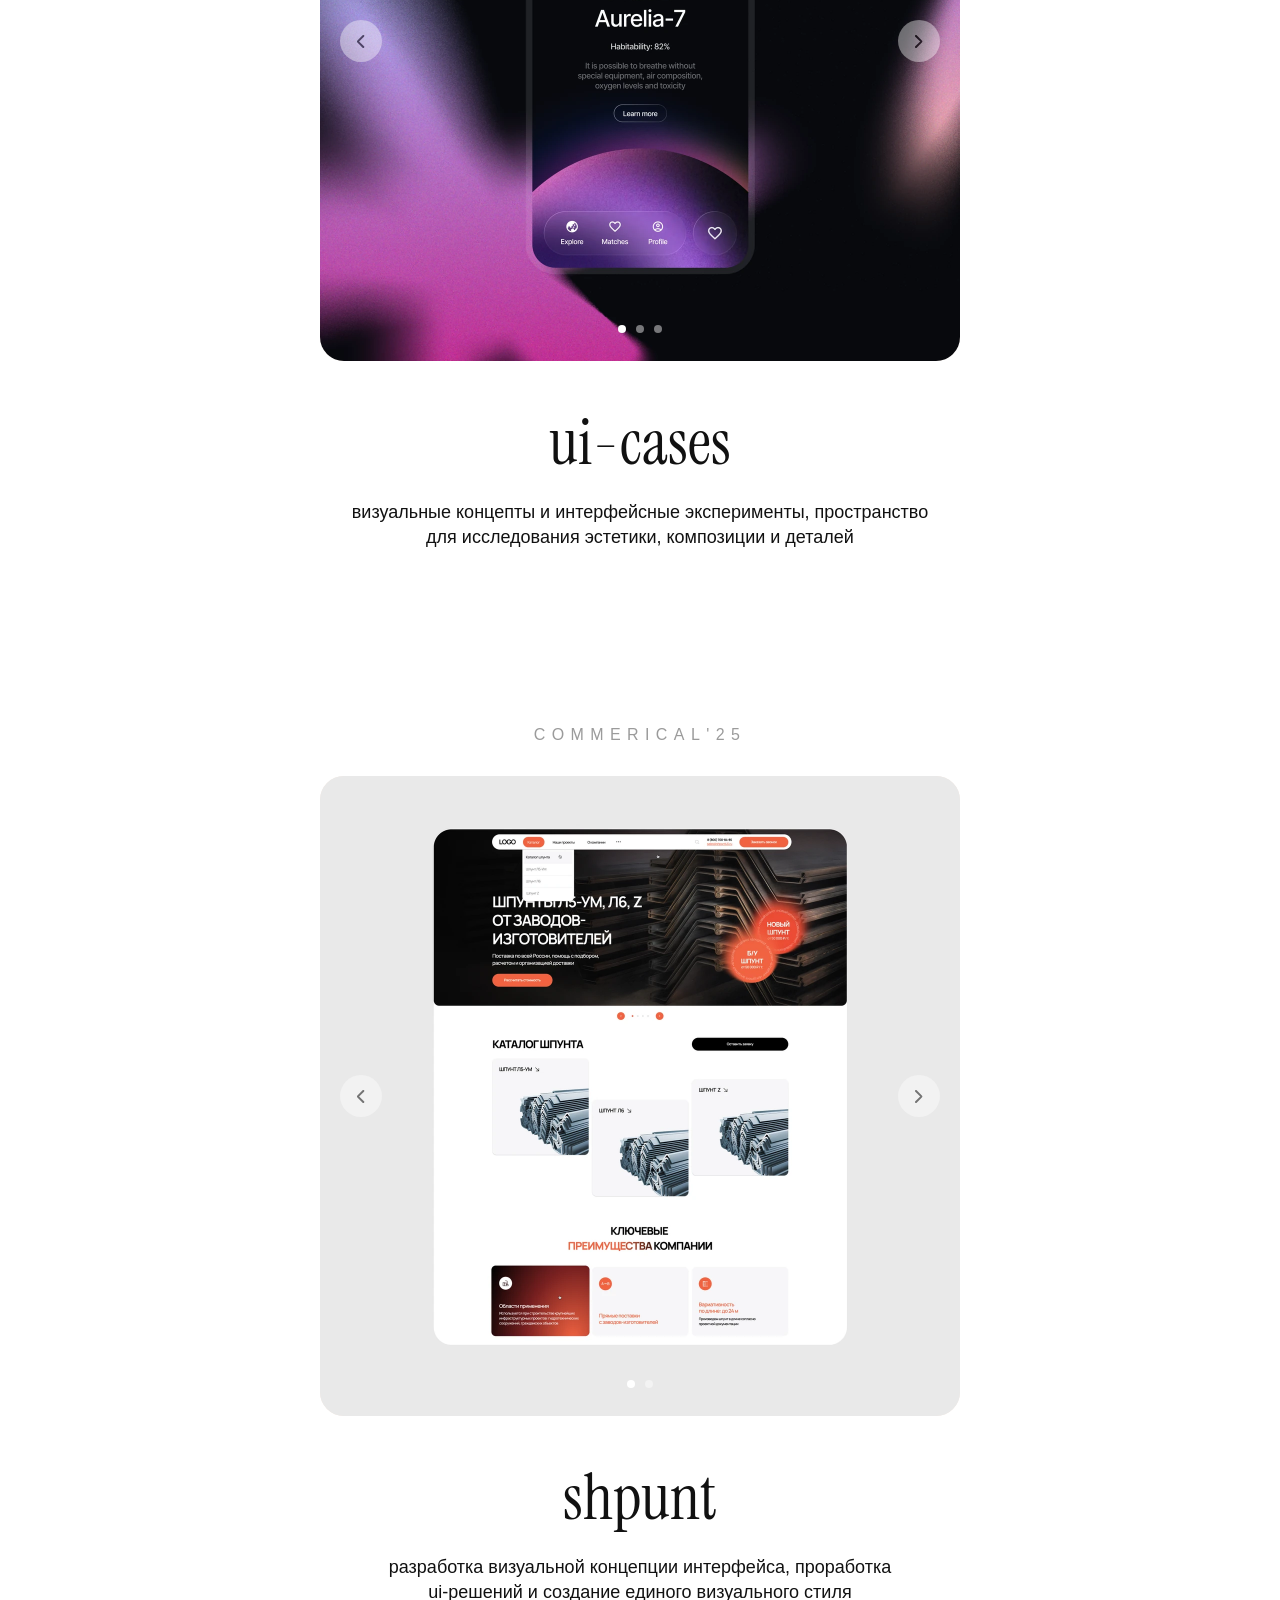
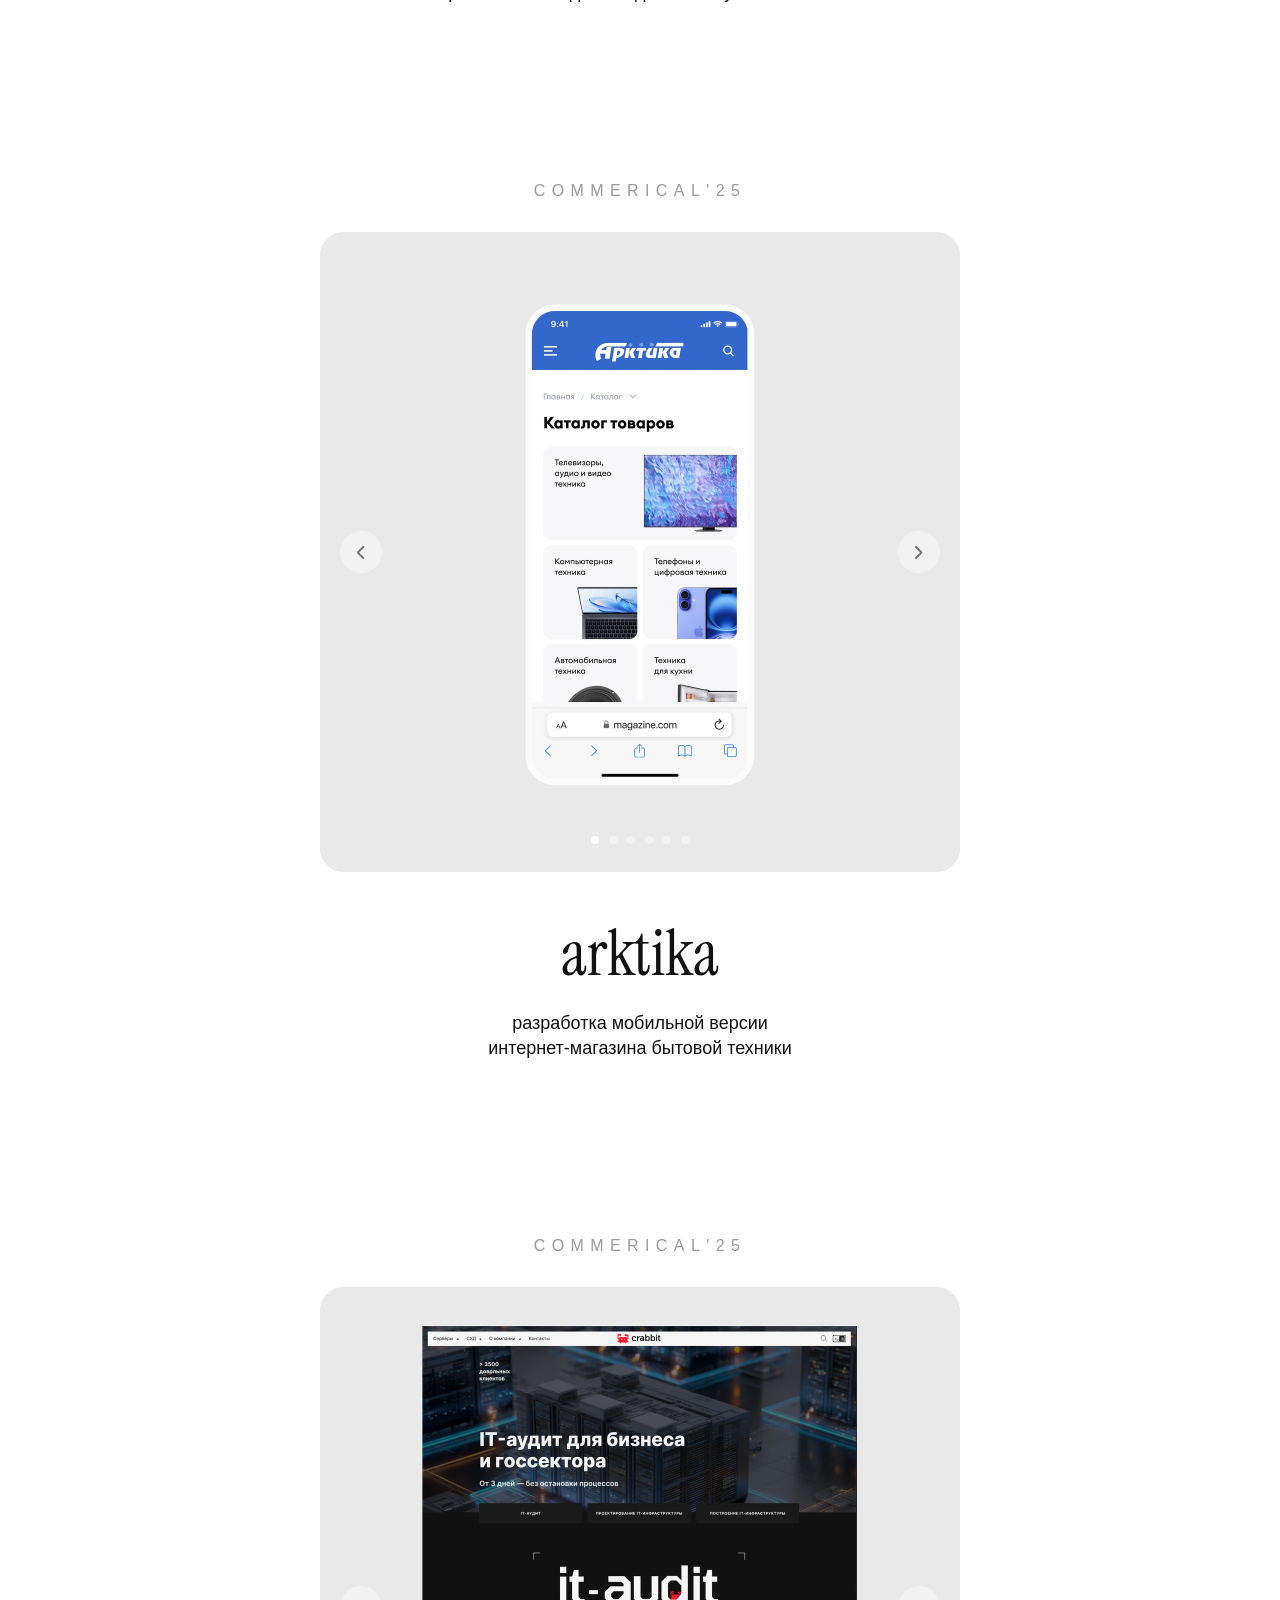
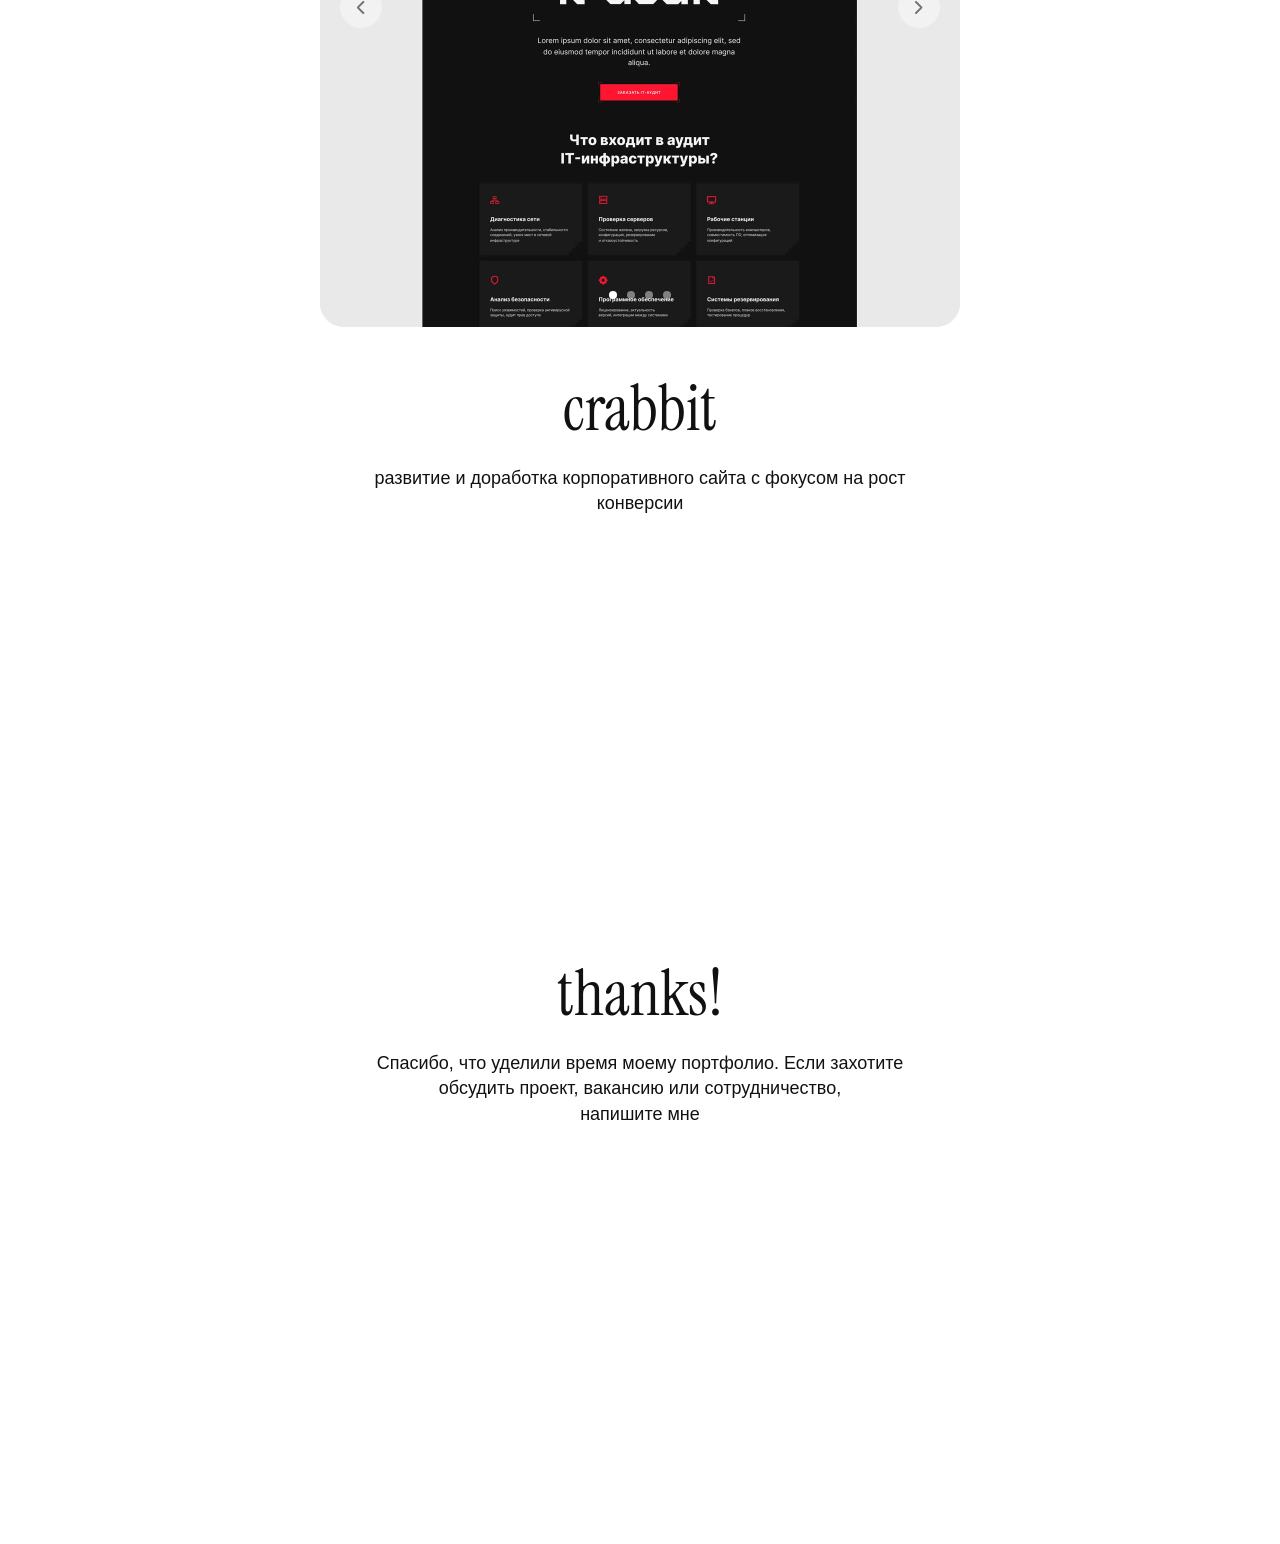
==== commit b72db702: "Split Lingualeo case images into opening and pre-results galleries" ====
--- a/index.html
+++ b/index.html
@@ -6,7 +6,7 @@
     <meta http-equiv="X-UA-Compatible" content="ie=edge" />
     <title>Daria Rekunova — UX/UI Designer</title>
     <link rel="icon" type="image/svg+xml" href="imahes/ico.svg" />
-    <link rel="stylesheet" href="styles.css?v=20261111-case-dialog" />
+    <link rel="stylesheet" href="styles.css?v=20261111-case-galleries" />
     <link rel="stylesheet" href="ling.css" />
     <link rel="preconnect" href="https://fonts.googleapis.com" />
     <link rel="preconnect" href="https://fonts.gstatic.com" crossorigin />
@@ -321,6 +321,6 @@
         <div class="case-dialog__body" aria-live="polite"></div>
       </article>
     </dialog>
-    <script src="script.js?v=20261111-case-dialog"></script>
+    <script src="script.js?v=20261111-case-galleries"></script>
   </body>
 </html>
--- a/styles.css
+++ b/styles.css
@@ -734,3 +734,24 @@
   .case-dialog__heading h2 { font-size: 48px; }
   .case-dialog__heading > p:last-child { font-size: 18px; }
 }
+
+/* Both case galleries share controls and keep their square media frame. */
+.case-container .case-gallery {
+  width: 100%;
+  max-width: 100%;
+  height: auto;
+  aspect-ratio: 1;
+  margin: 32px 0 40px;
+}
+.case-container .case-gallery .slides { position: absolute; inset: 0; height: 100%; }
+.case-container .case-gallery .slide {
+  height: 100%;
+  margin: 0;
+  border-radius: 0;
+}
+.case-container .case-gallery .slider__btn img {
+  width: 12px;
+  height: 12px;
+  margin: 0 auto;
+  border-radius: 0;
+}
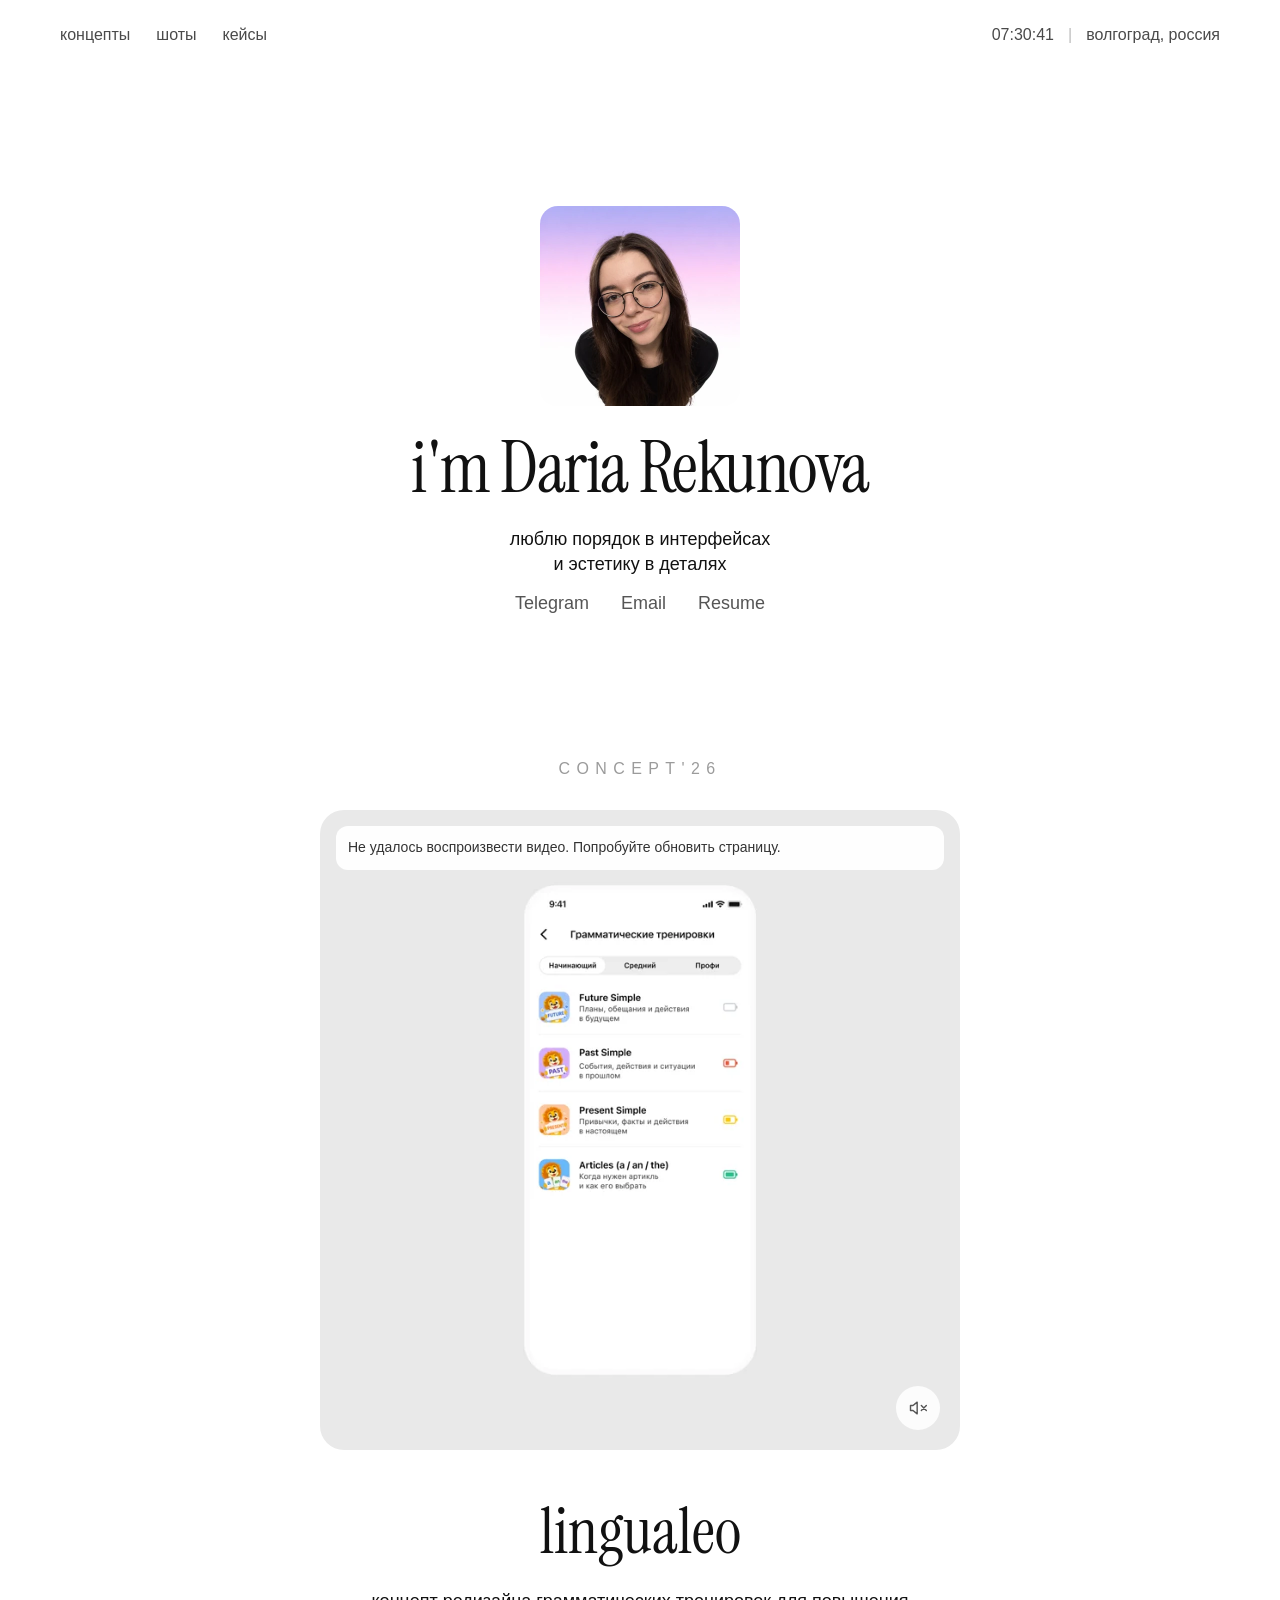
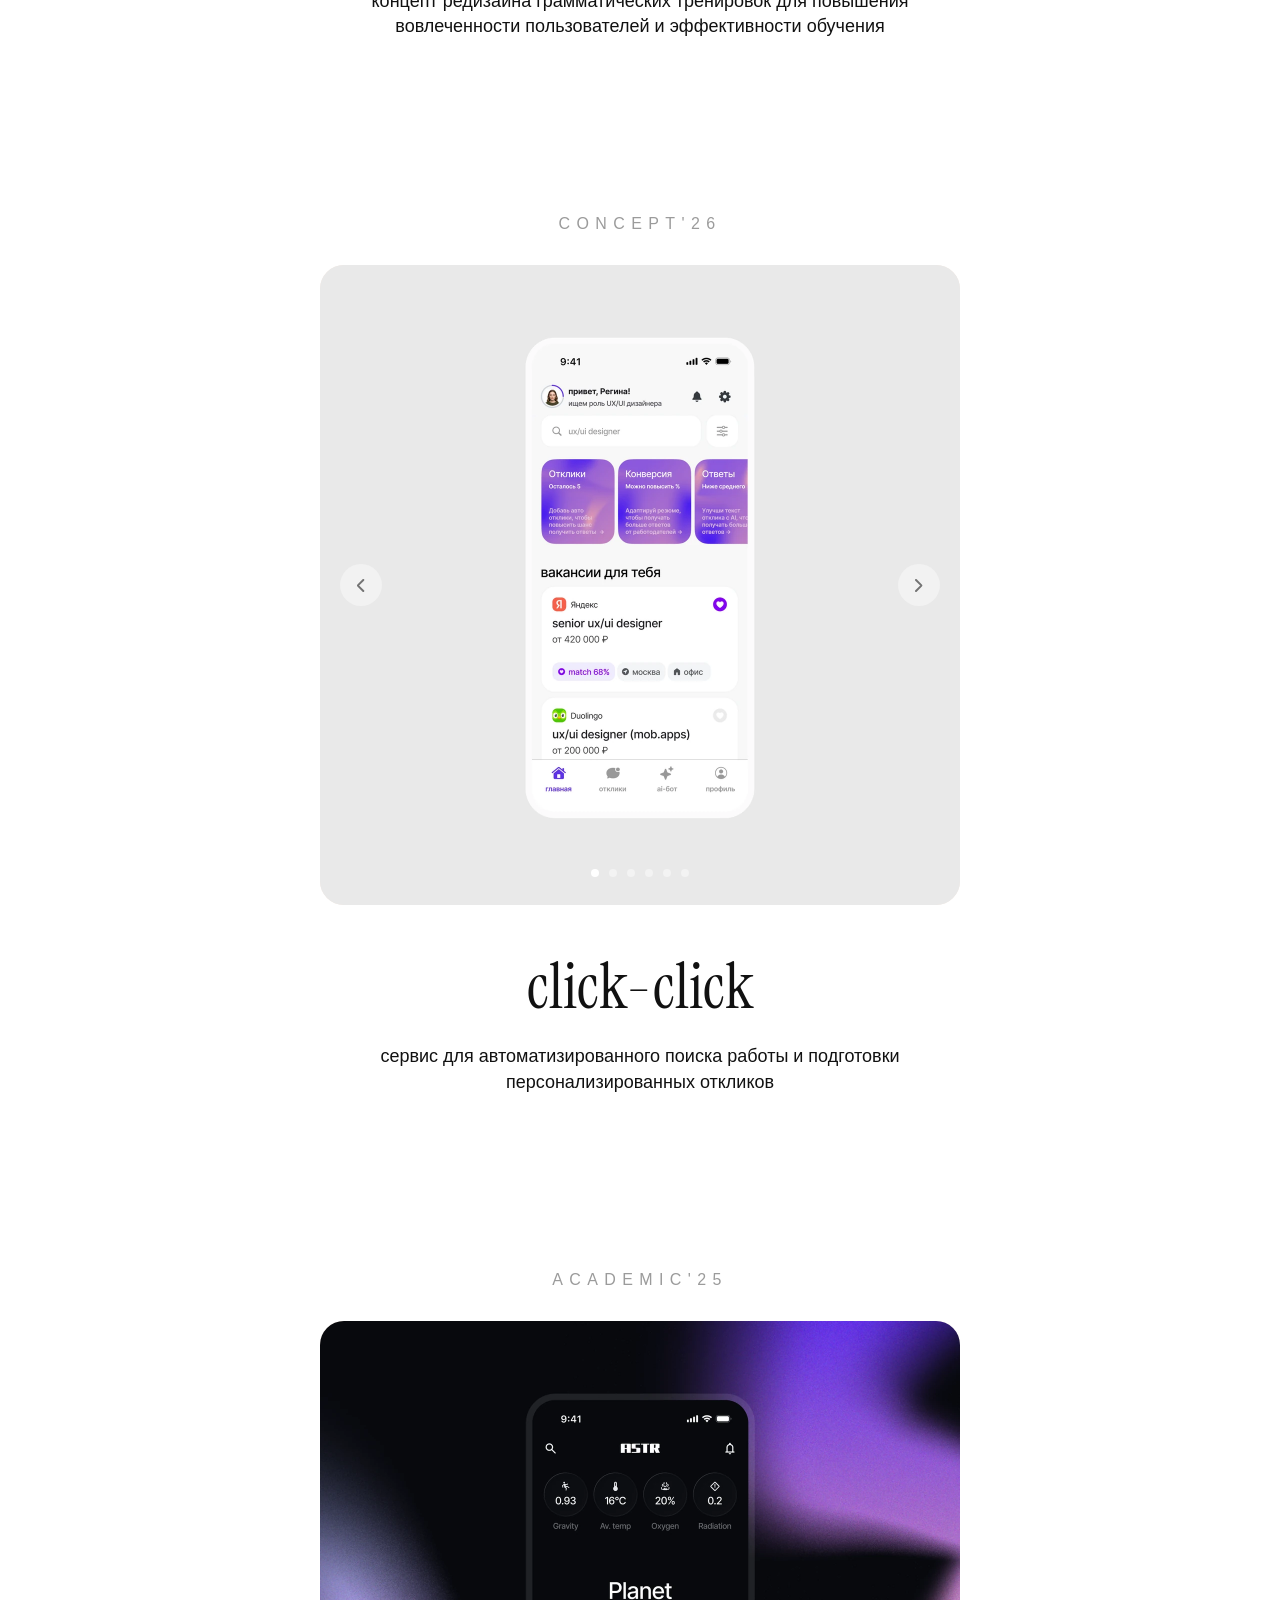
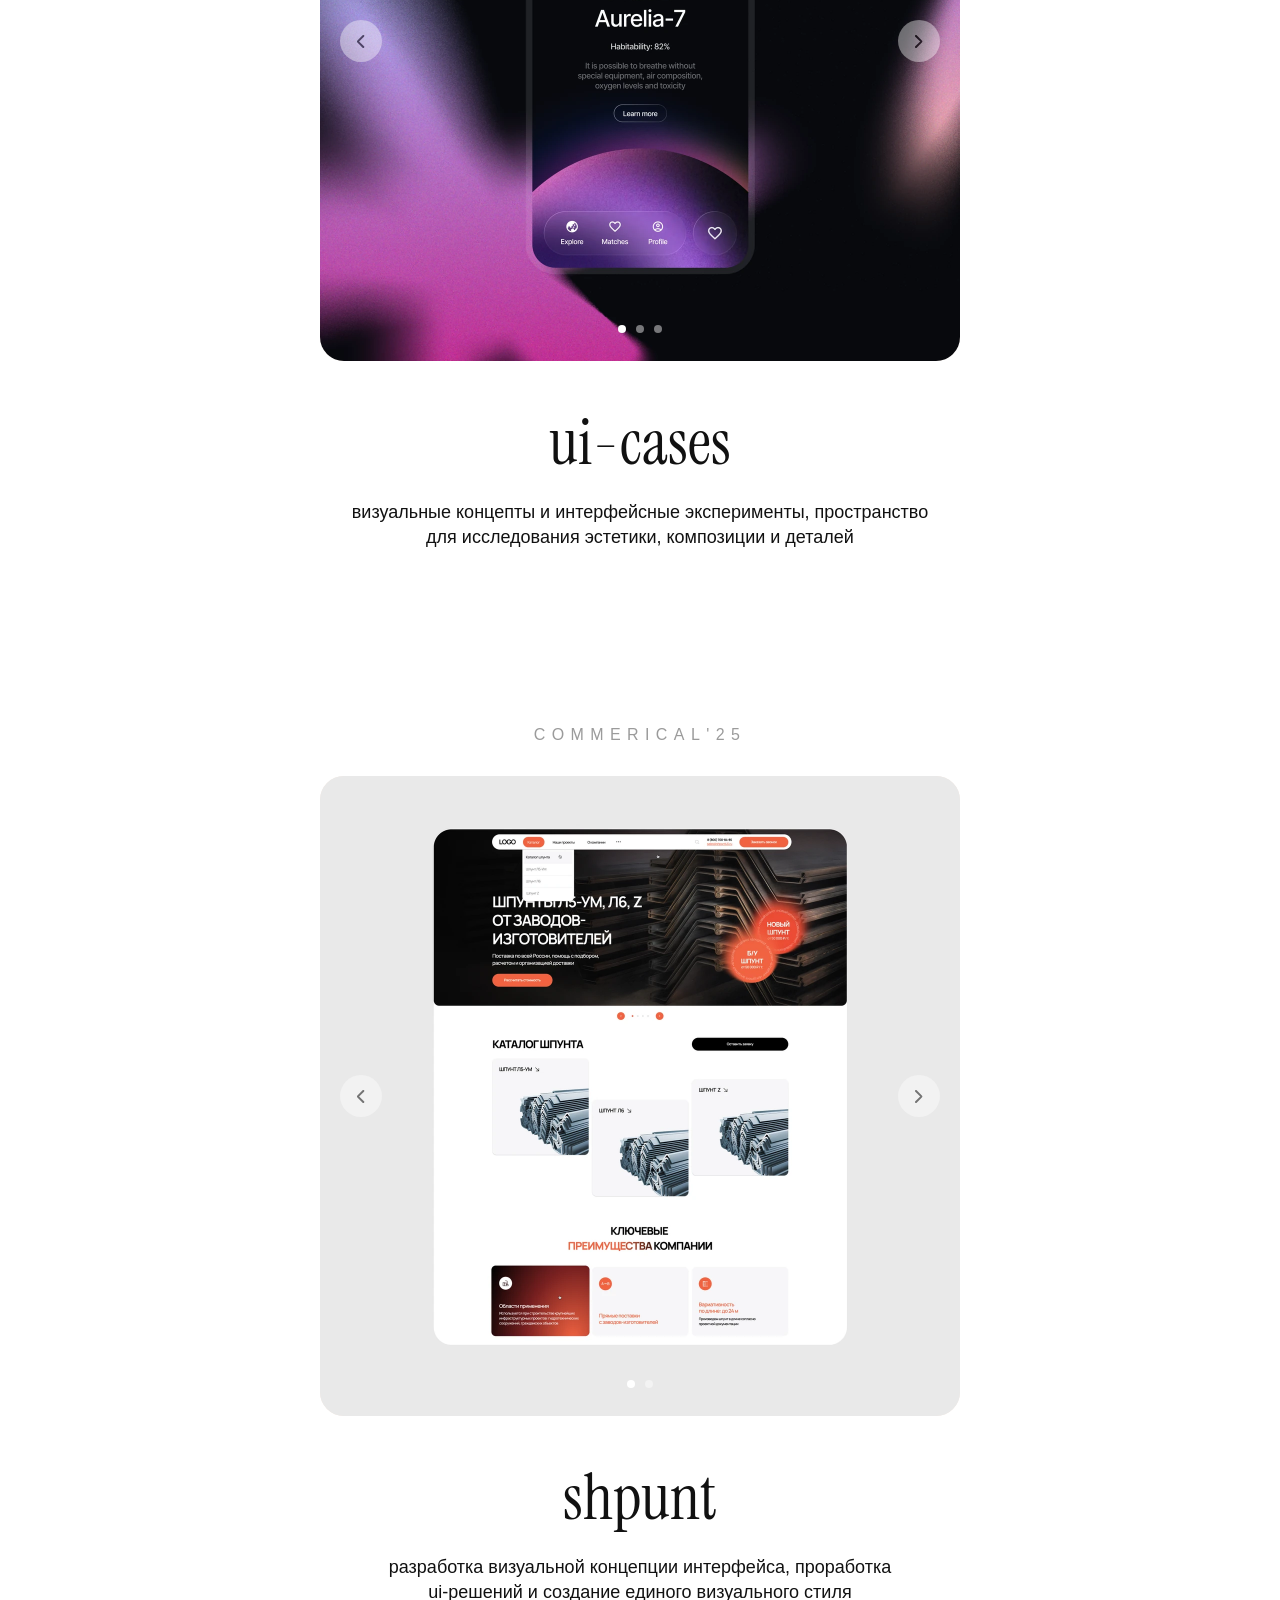
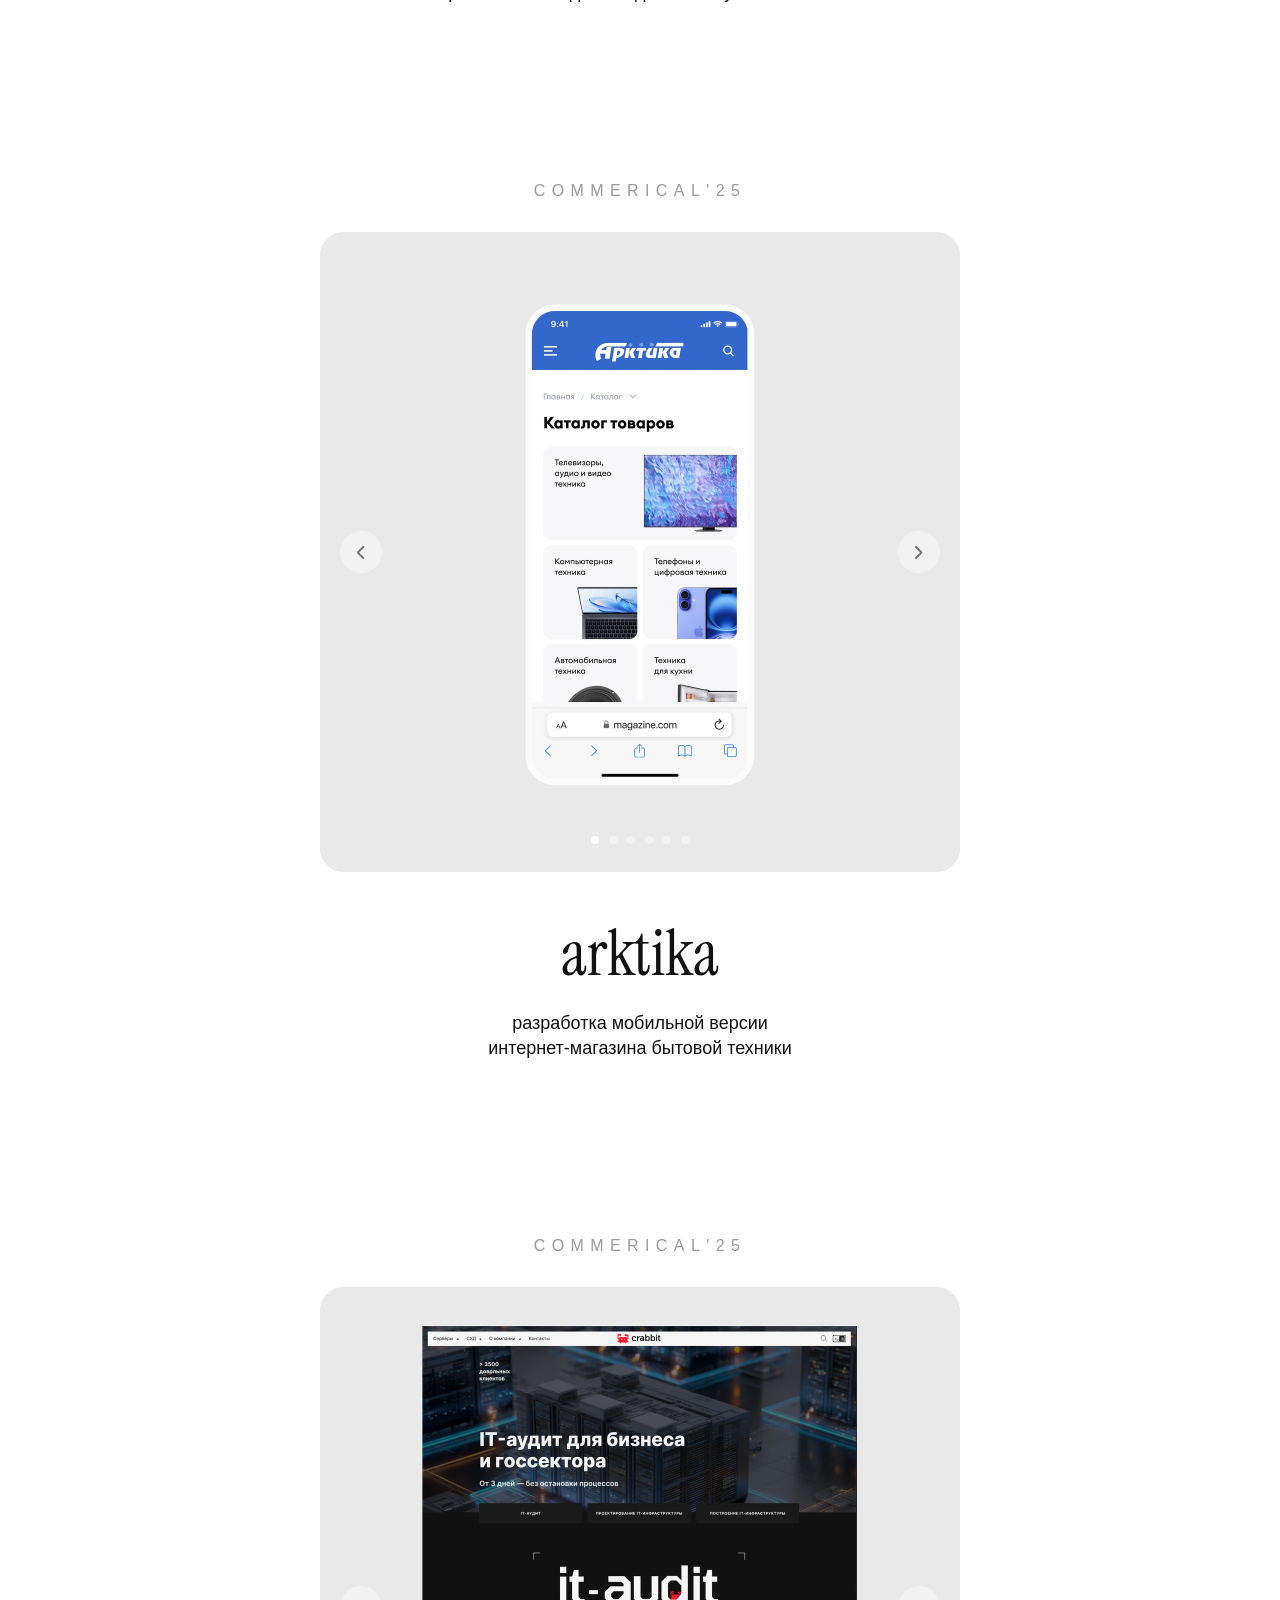
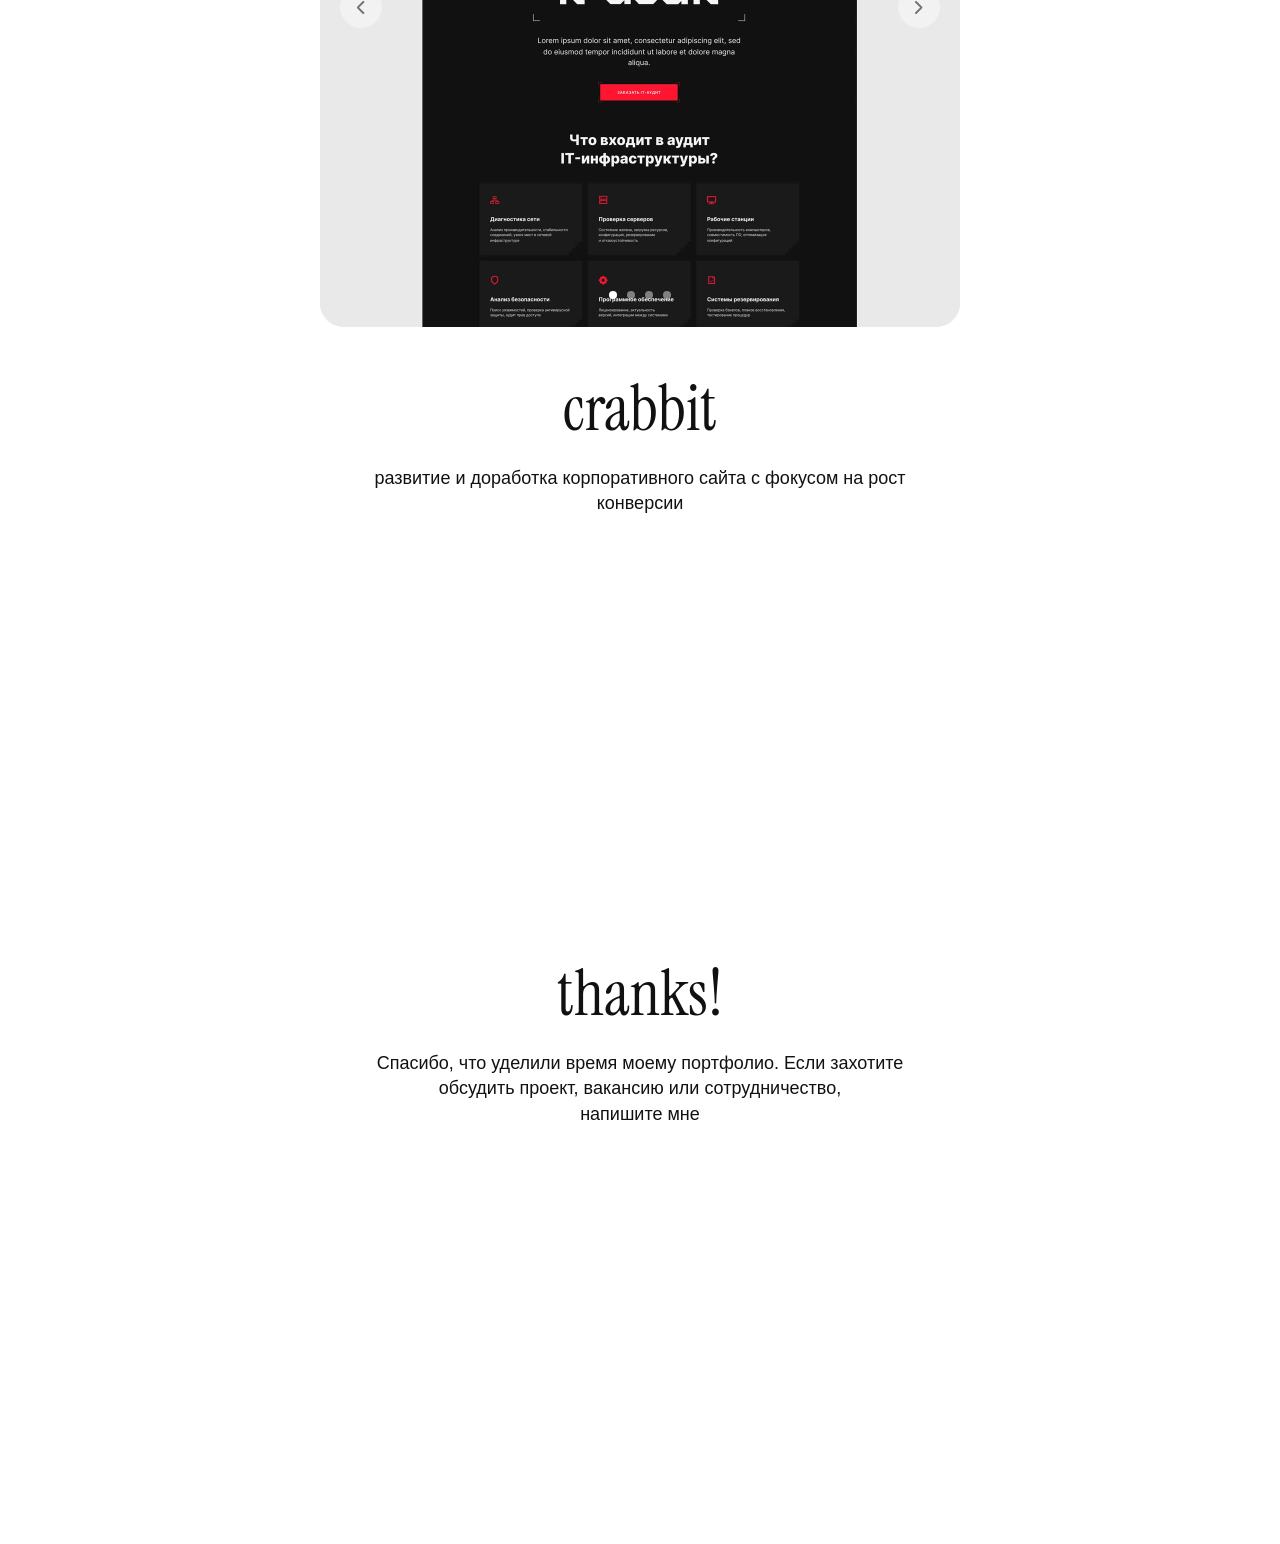
==== commit c2845612: "Refine case scrollbar and preserve rounded modal edges" ====
--- a/index.html
+++ b/index.html
@@ -6,7 +6,7 @@
     <meta http-equiv="X-UA-Compatible" content="ie=edge" />
     <title>Daria Rekunova — UX/UI Designer</title>
     <link rel="icon" type="image/svg+xml" href="imahes/ico.svg" />
-    <link rel="stylesheet" href="styles.css?v=20261111-case-galleries" />
+    <link rel="stylesheet" href="styles.css?v=20261111-case-scroll" />
     <link rel="stylesheet" href="ling.css" />
     <link rel="preconnect" href="https://fonts.googleapis.com" />
     <link rel="preconnect" href="https://fonts.gstatic.com" crossorigin />
@@ -313,14 +313,16 @@
         <svg width="20" height="20" viewBox="0 0 24 24" fill="none" stroke="currentColor" stroke-width="1.6" aria-hidden="true"><path d="m6 6 12 12M18 6 6 18" /></svg>
       </button>
       <article class="case-dialog__card">
+        <div class="case-dialog__scroll" tabindex="0" role="region" aria-label="Содержимое кейса Lingualeo">
         <header class="case-dialog__heading">
           <p class="hero__subtitle">UX/UI CASE · 2026</p>
           <h2 id="case-dialog-title">Lingualeo</h2>
           <p>Концепт редизайна грамматических тренировок</p>
         </header>
         <div class="case-dialog__body" aria-live="polite"></div>
+        </div>
       </article>
     </dialog>
-    <script src="script.js?v=20261111-case-galleries"></script>
+    <script src="script.js?v=20261111-case-scroll"></script>
   </body>
 </html>
--- a/styles.css
+++ b/styles.css
@@ -695,13 +695,34 @@
 .case-dialog__card {
   width: 100%;
   height: 100%;
+  overflow: hidden;
+  background: #fff;
+  border-radius: 24px;
+  padding: 12px 8px;
+  font-family: Inter, sans-serif;
+}
+.case-dialog__scroll {
+  height: 100%;
   overflow-y: auto;
+  overflow-x: hidden;
   overscroll-behavior: contain;
   scrollbar-gutter: stable;
-  background: #fff;
-  border-radius: 24px;
-  padding: 56px 48px;
-  font-family: Inter, sans-serif;
+  scrollbar-width: thin;
+  scrollbar-color: #c7c7c7 transparent;
+  padding: 44px 40px;
+}
+.case-dialog__scroll:focus-visible { outline-offset: -2px; border-radius: 12px; }
+.case-dialog__scroll::-webkit-scrollbar { width: 6px; }
+.case-dialog__scroll::-webkit-scrollbar-track { background: transparent; }
+.case-dialog__scroll::-webkit-scrollbar-thumb { background: #c7c7c7; border-radius: 999px; }
+.case-dialog__scroll::-webkit-scrollbar-thumb:hover { background: #aaa; }
+.case-dialog__scroll::-webkit-scrollbar-thumb:active { background: #888; }
+.case-dialog__scroll::-webkit-scrollbar-button { display: none; width: 0; height: 0; }
+@supports selector(::-webkit-scrollbar) {
+  .case-dialog__scroll { scrollbar-width: auto; }
+}
+@media (forced-colors: active) {
+  .case-dialog__scroll { scrollbar-color: auto; scrollbar-width: auto; }
 }
 .case-dialog__close {
   position: absolute;
@@ -730,7 +751,8 @@
 .case-dialog__retry:hover { background: #ddd; }
 @media (max-width: 600px) {
   .case-dialog { width: calc(100% - 24px); height: calc(100dvh - 32px); padding: 52px 0 0; }
-  .case-dialog__card { padding: 32px 24px; border-radius: 20px; }
+  .case-dialog__card { padding: 12px 8px; border-radius: 20px; }
+  .case-dialog__scroll { padding: 20px 16px; }
   .case-dialog__heading h2 { font-size: 48px; }
   .case-dialog__heading > p:last-child { font-size: 18px; }
 }
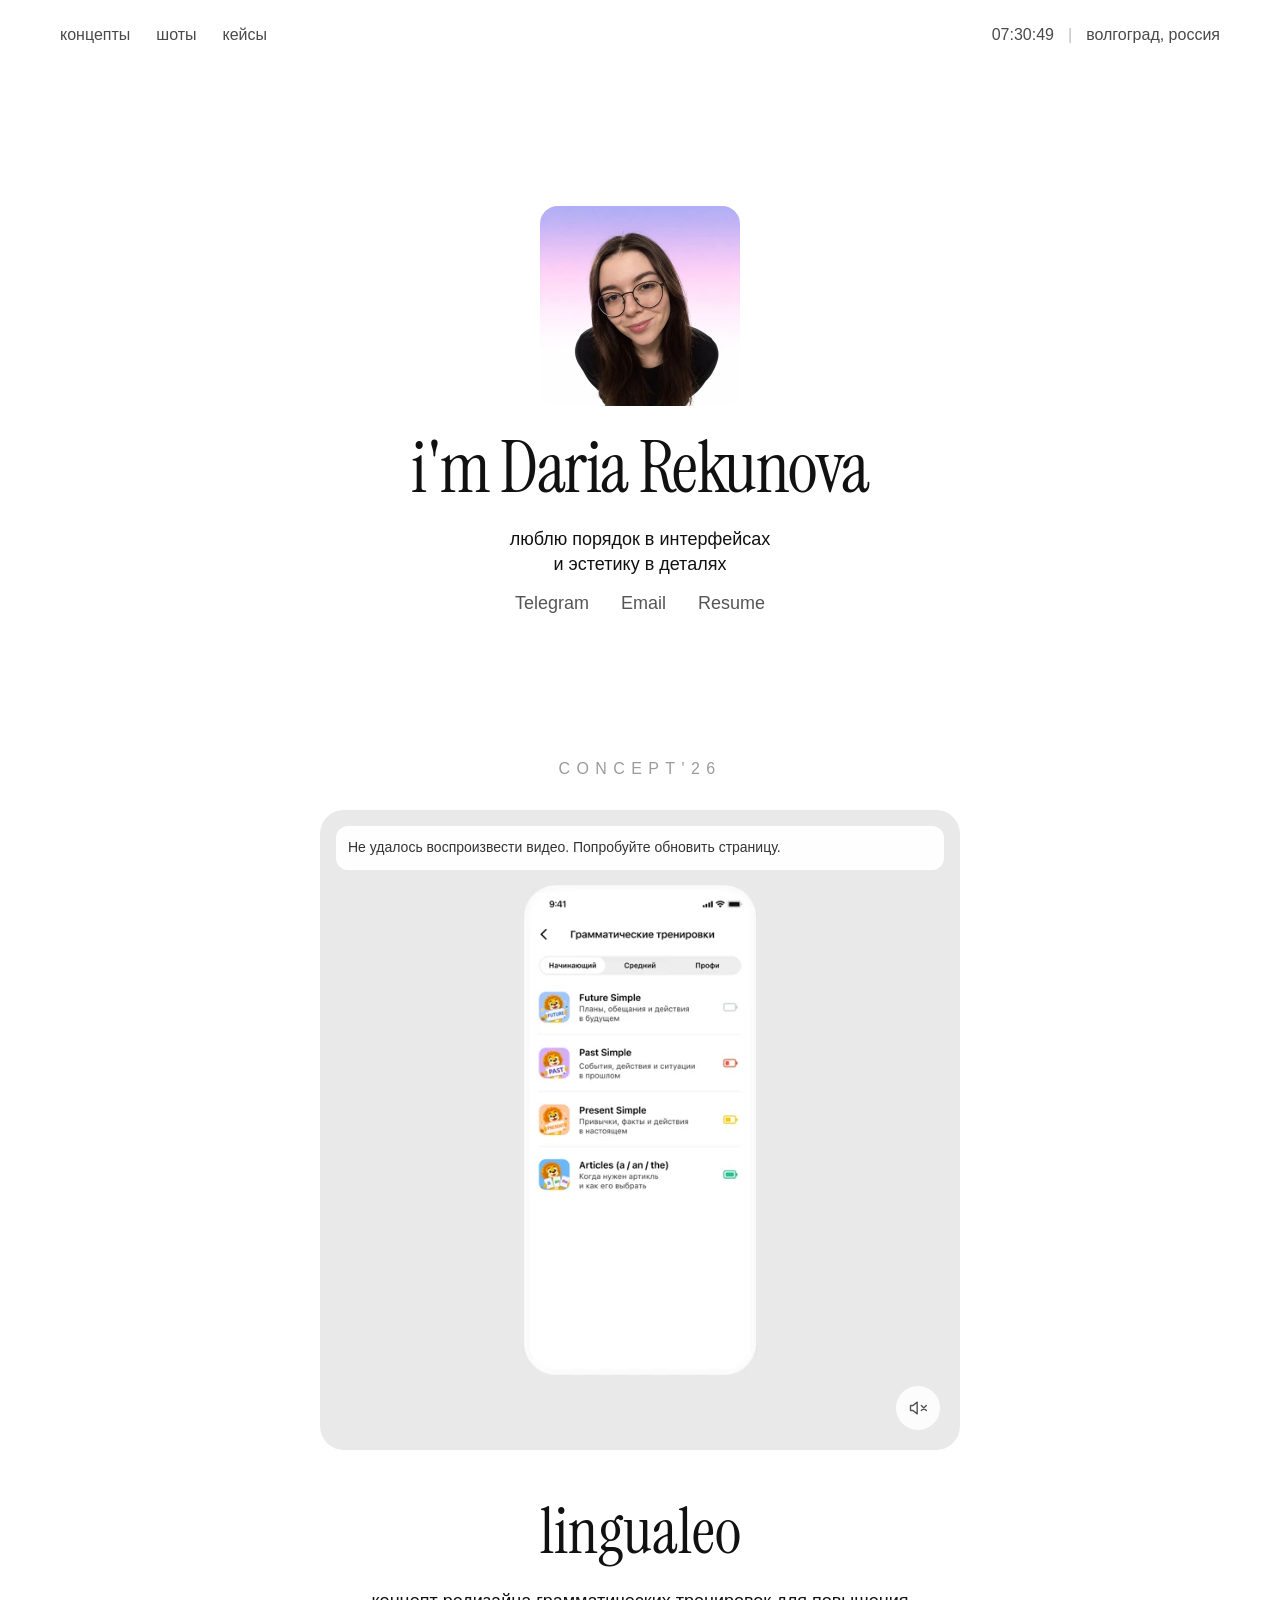
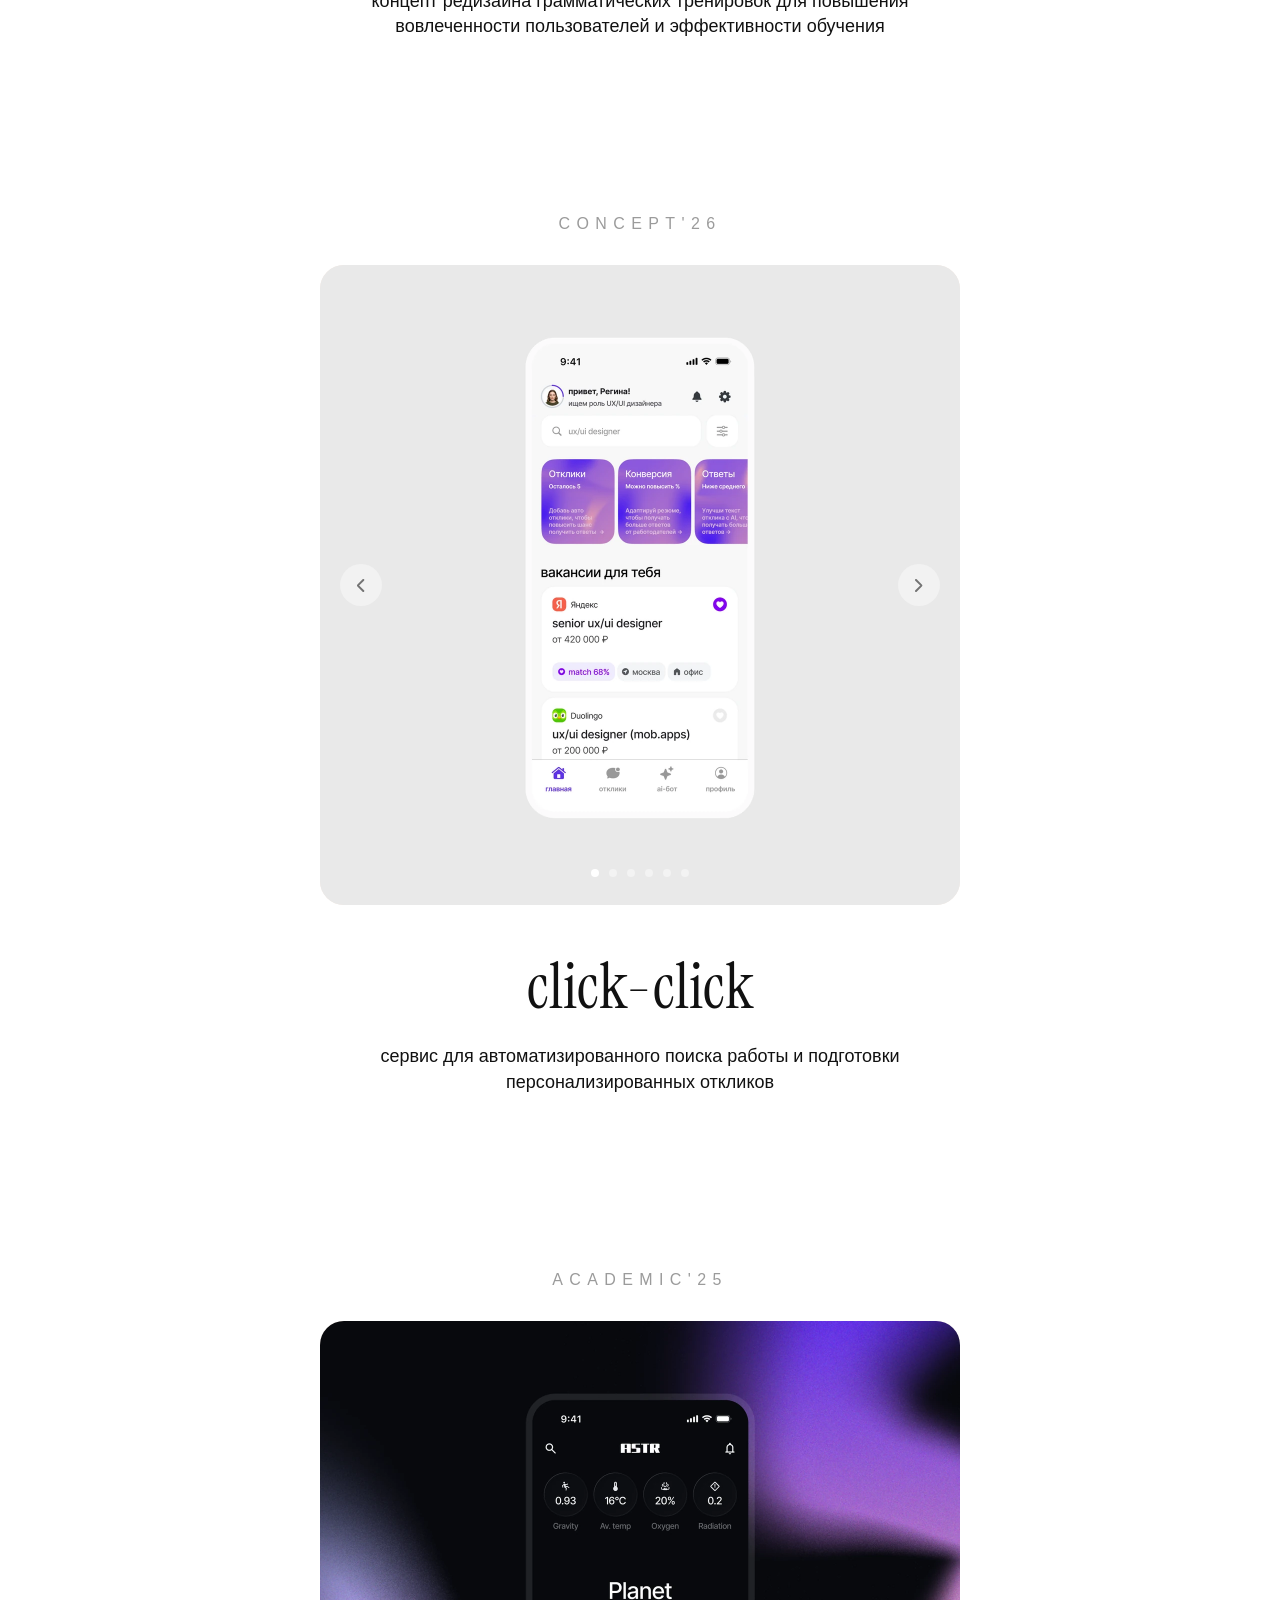
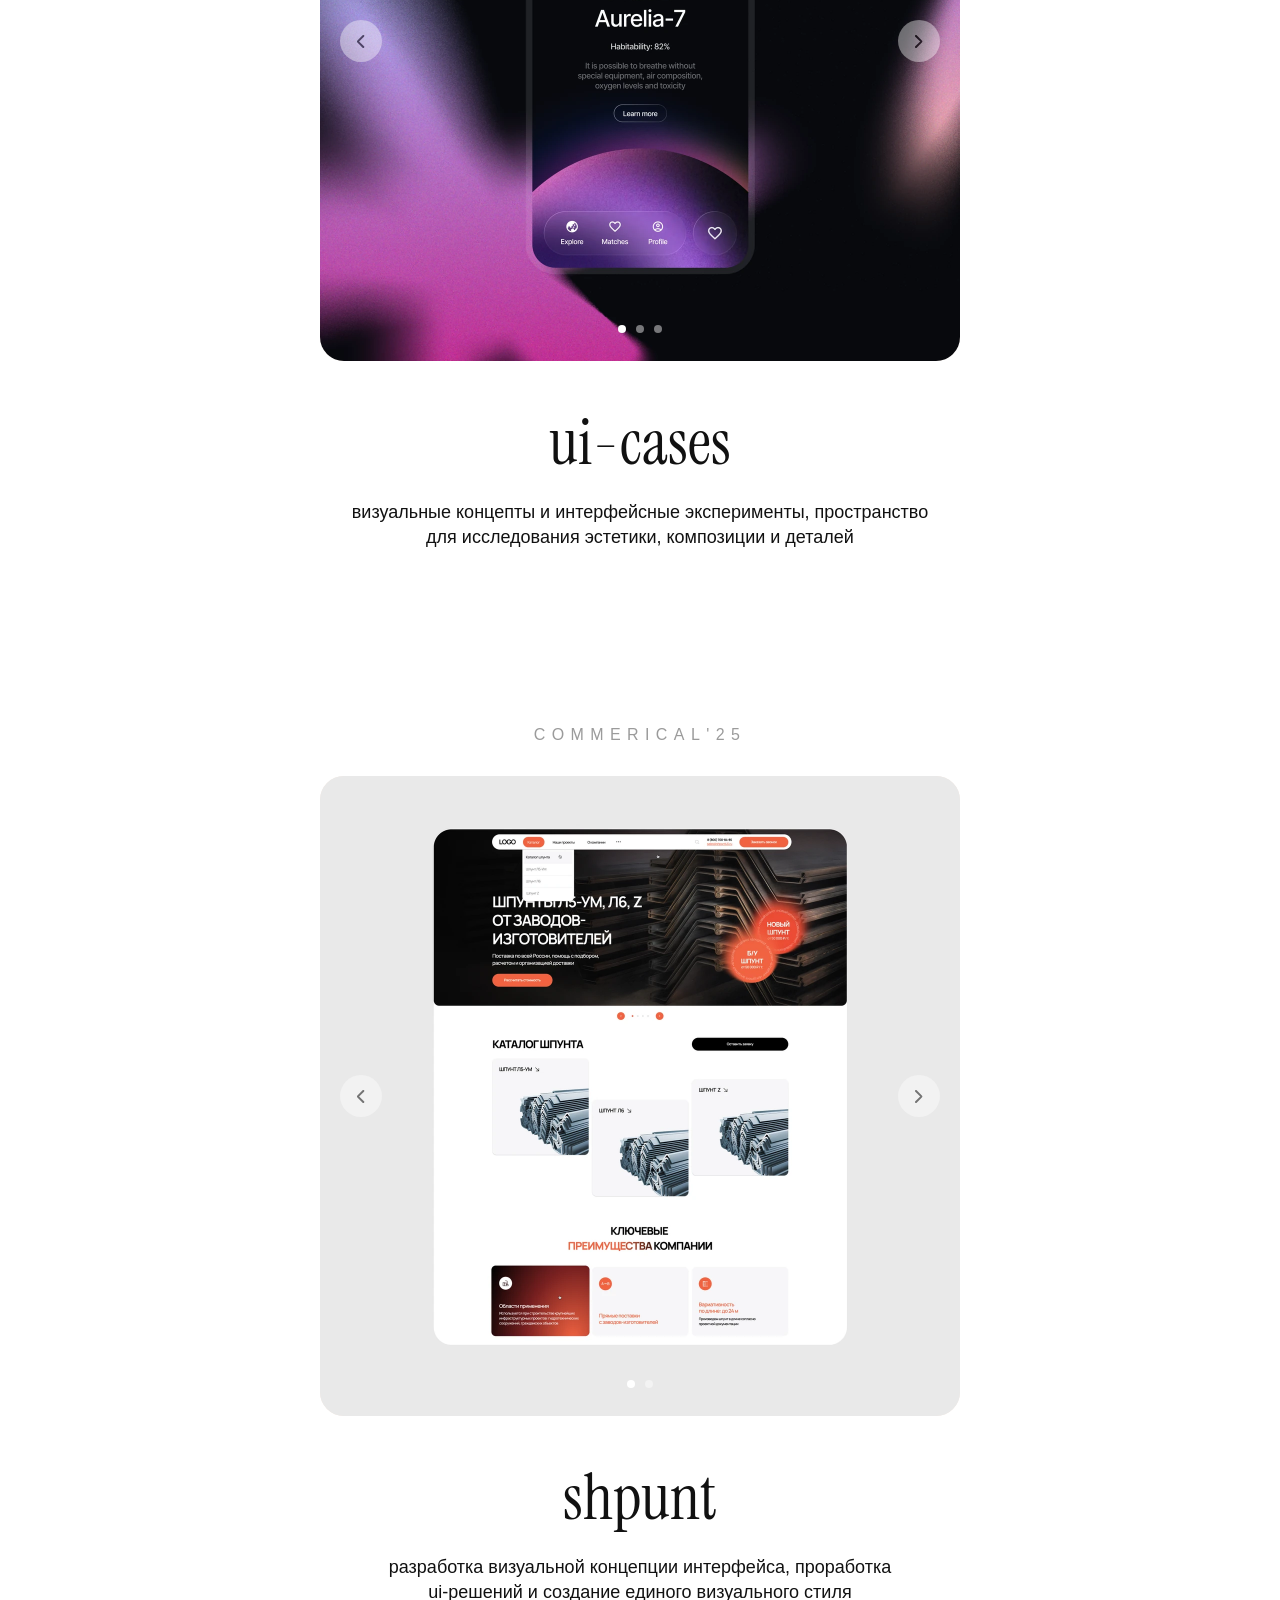
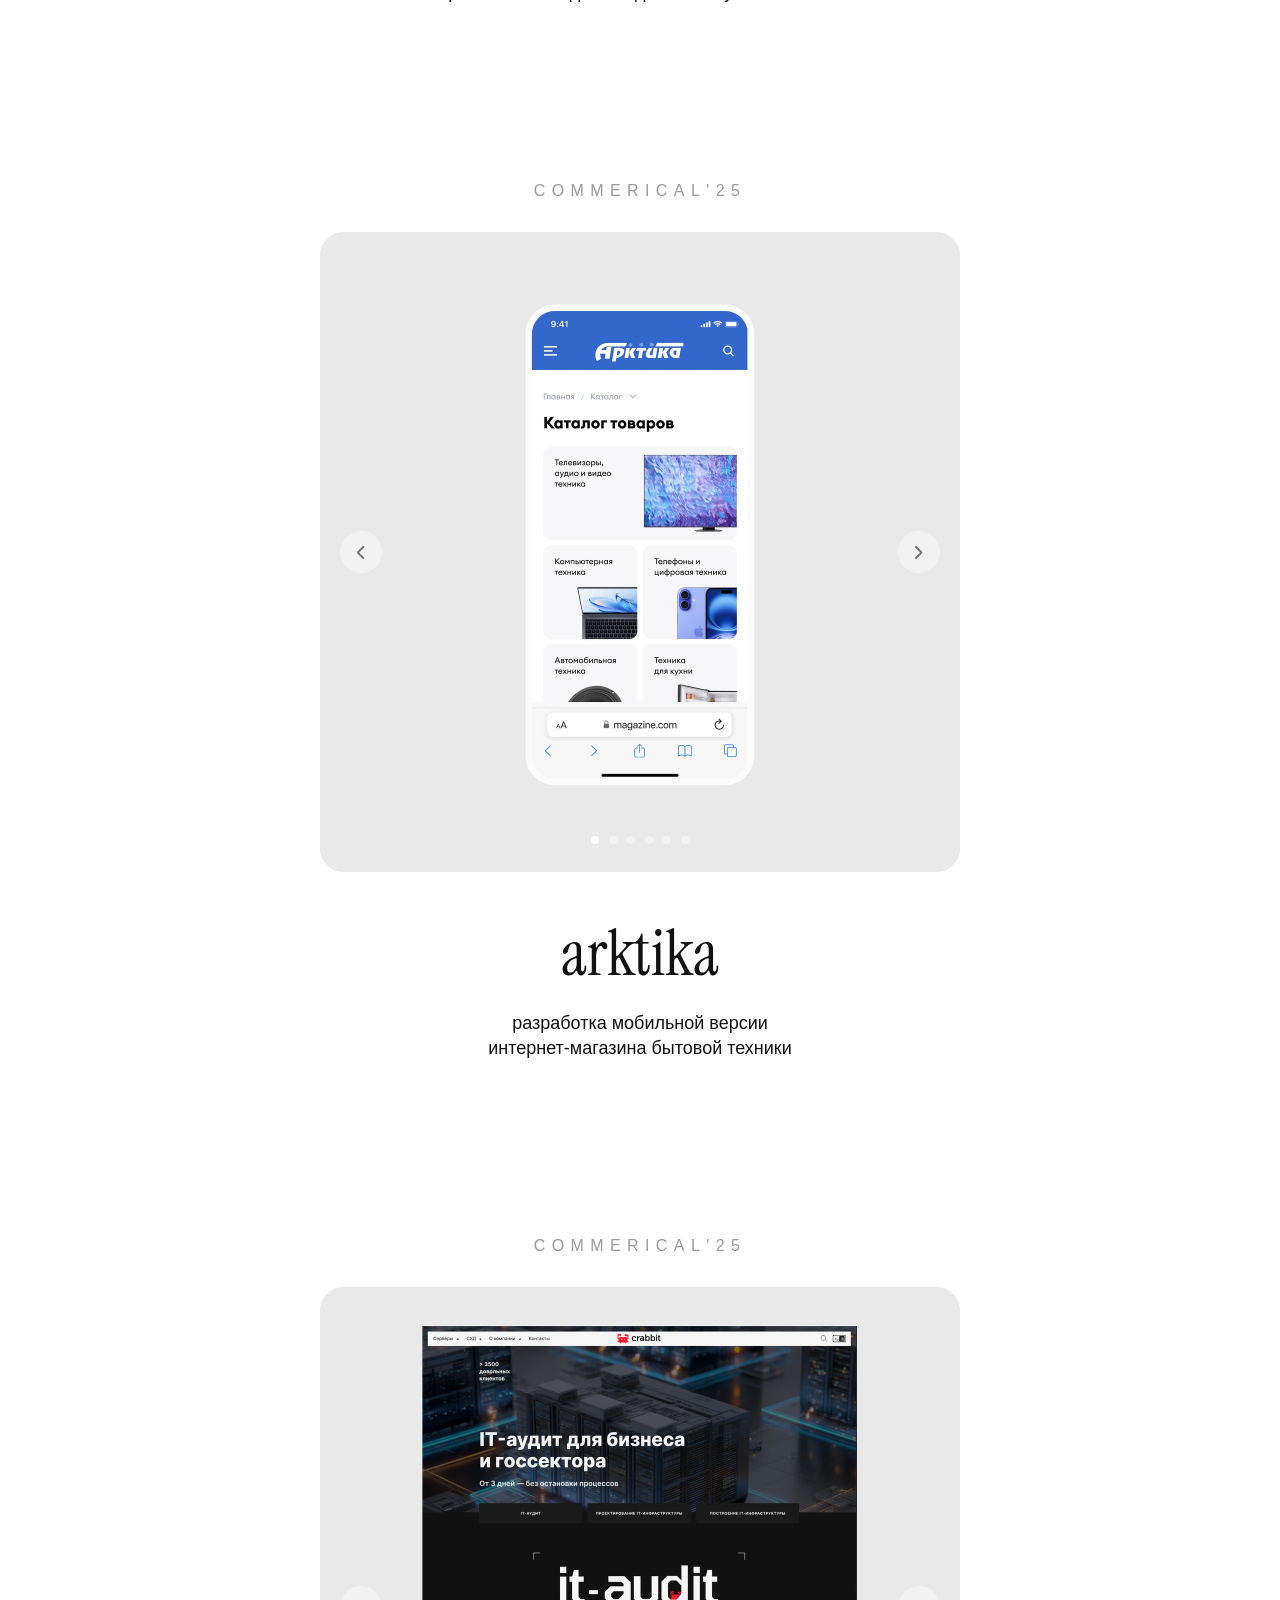
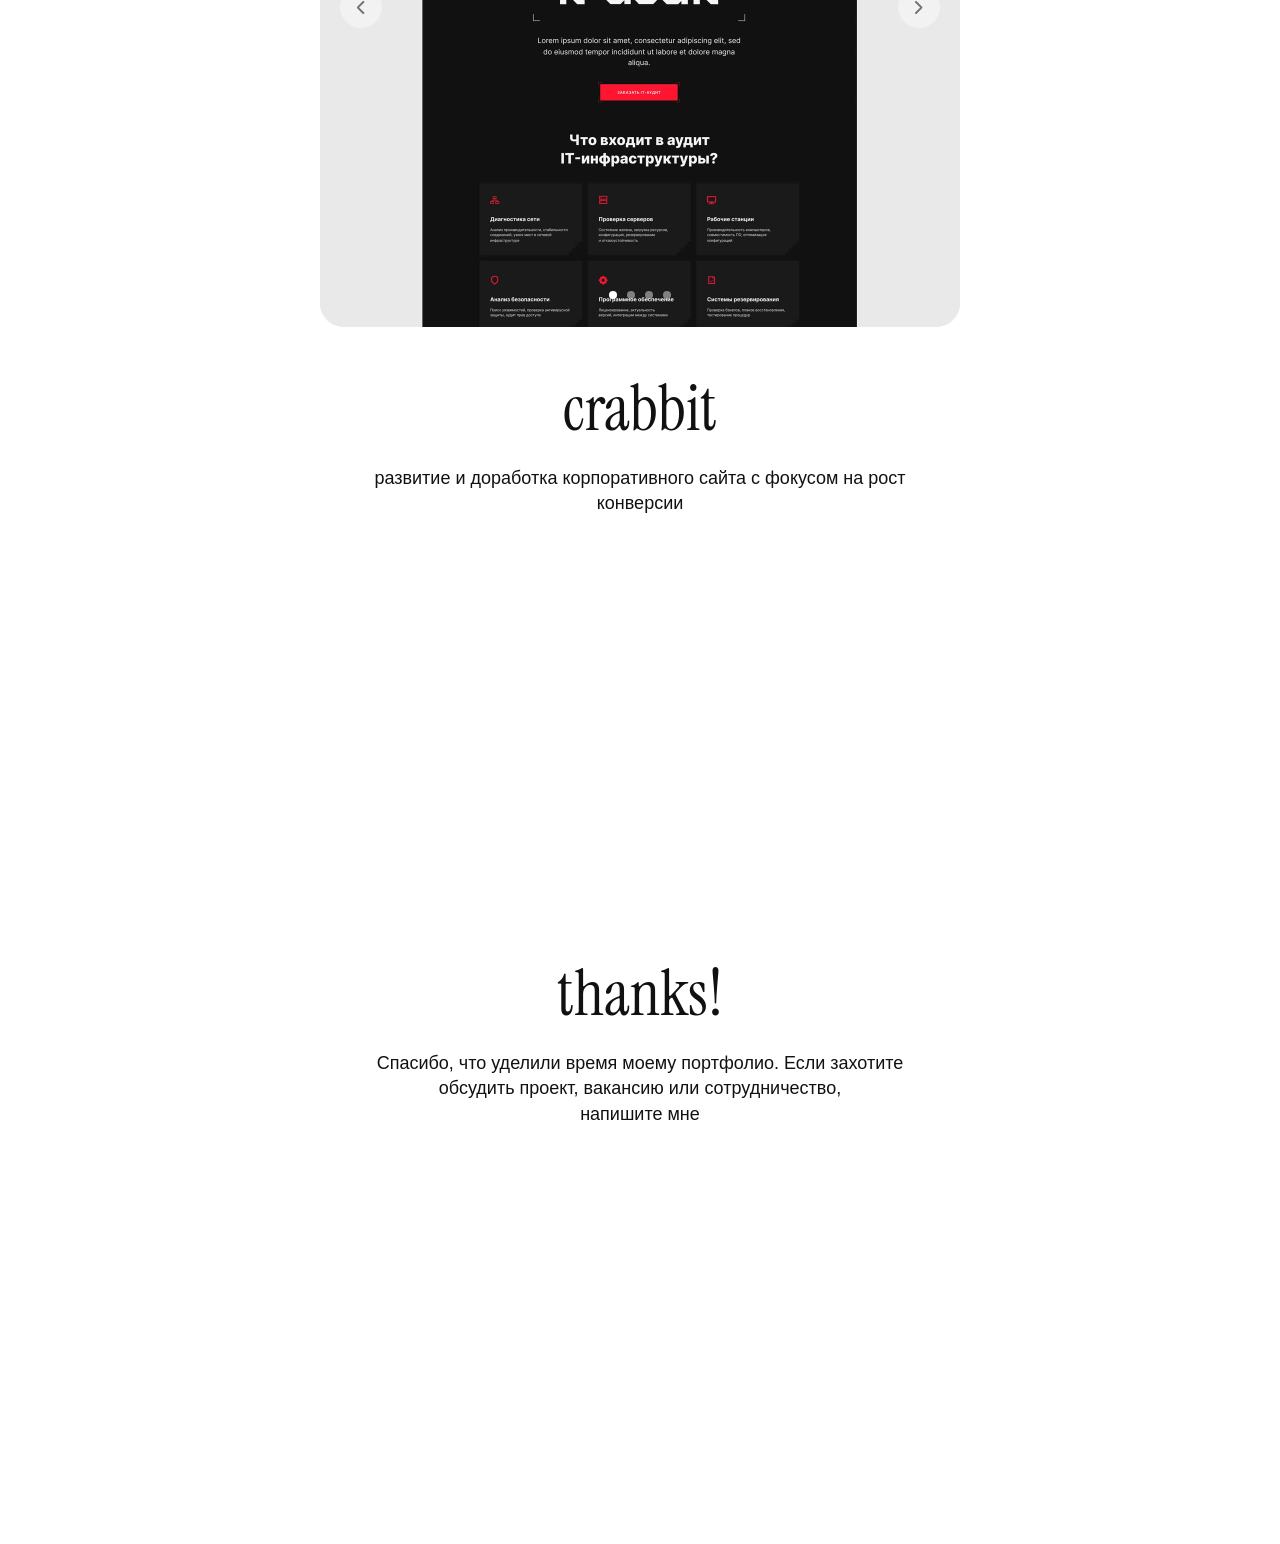
==== commit e878ffbb: "Remove scrollbar arrows, bind prepositions and refresh case galleries" ====
--- a/index.html
+++ b/index.html
@@ -6,7 +6,7 @@
     <meta http-equiv="X-UA-Compatible" content="ie=edge" />
     <title>Daria Rekunova — UX/UI Designer</title>
     <link rel="icon" type="image/svg+xml" href="imahes/ico.svg" />
-    <link rel="stylesheet" href="styles.css?v=20261111-case-scroll" />
+    <link rel="stylesheet" href="styles.css?v=20261111-galleries-scroll" />
     <link rel="stylesheet" href="ling.css" />
     <link rel="preconnect" href="https://fonts.googleapis.com" />
     <link rel="preconnect" href="https://fonts.gstatic.com" crossorigin />
@@ -51,9 +51,9 @@
         <h1 class="hero__title">i'm Daria Rekunova</h1>
 
         <p class="hero__link">
-          люблю порядок в интерфейсах
+          люблю порядок в интерфейсах
           <br />
-          и эстетику в деталях
+          и эстетику в деталях
         </p>
 
         <nav class="about__links">
@@ -108,7 +108,7 @@
       <h2 class="ui-design__title"><a class="case-trigger" href="ling.html" aria-haspopup="dialog" aria-controls="lingualeo-dialog">lingualeo</a></h2>
 
       <p class="hero__link">
-        концепт редизайна грамматических тренировок для повышения вовлеченности
+        концепт редизайна грамматических тренировок для повышения вовлеченности
         пользователей <br class="mobile-br" />
         и эффективности обучения
       </p>
@@ -149,7 +149,7 @@
       <h2 class="ui-design__title">click-click</h2>
 
       <p class="hero__link">
-        сервис для автоматизированного поиска работы и подготовки
+        сервис для автоматизированного поиска работы и подготовки
         персонализированных откликов
       </p>
     </section>
@@ -185,7 +185,7 @@
       <p class="hero__link">
         визуальные концепты и интерфейсные эксперименты, пространство
         <br class="mobile-br" />
-        для исследования эстетики, композиции и деталей
+        для исследования эстетики, композиции и деталей
       </p>
     </section>
 
@@ -292,7 +292,7 @@
       <h2 class="ui-design__title">crabbit</h2>
 
       <p class="hero__link">
-        развитие и доработка корпоративного сайта с фокусом на рост конверсии
+        развитие и доработка корпоративного сайта с фокусом на рост конверсии
       </p>
     </section>
 
@@ -323,6 +323,6 @@
         </div>
       </article>
     </dialog>
-    <script src="script.js?v=20261111-case-scroll"></script>
+    <script src="script.js?v=20261111-galleries-scroll"></script>
   </body>
 </html>
--- a/styles.css
+++ b/styles.css
@@ -717,9 +717,17 @@
 .case-dialog__scroll::-webkit-scrollbar-thumb { background: #c7c7c7; border-radius: 999px; }
 .case-dialog__scroll::-webkit-scrollbar-thumb:hover { background: #aaa; }
 .case-dialog__scroll::-webkit-scrollbar-thumb:active { background: #888; }
-.case-dialog__scroll::-webkit-scrollbar-button { display: none; width: 0; height: 0; }
+.case-dialog__scroll::-webkit-scrollbar-button,
+.case-dialog__scroll::-webkit-scrollbar-button:single-button,
+.case-dialog__scroll::-webkit-scrollbar-button:vertical:decrement,
+.case-dialog__scroll::-webkit-scrollbar-button:vertical:increment {
+  display: none;
+  width: 0;
+  height: 0;
+  background: transparent;
+}
 @supports selector(::-webkit-scrollbar) {
-  .case-dialog__scroll { scrollbar-width: auto; }
+  .case-dialog__scroll { scrollbar-width: auto; scrollbar-color: auto; }
 }
 @media (forced-colors: active) {
   .case-dialog__scroll { scrollbar-color: auto; scrollbar-width: auto; }
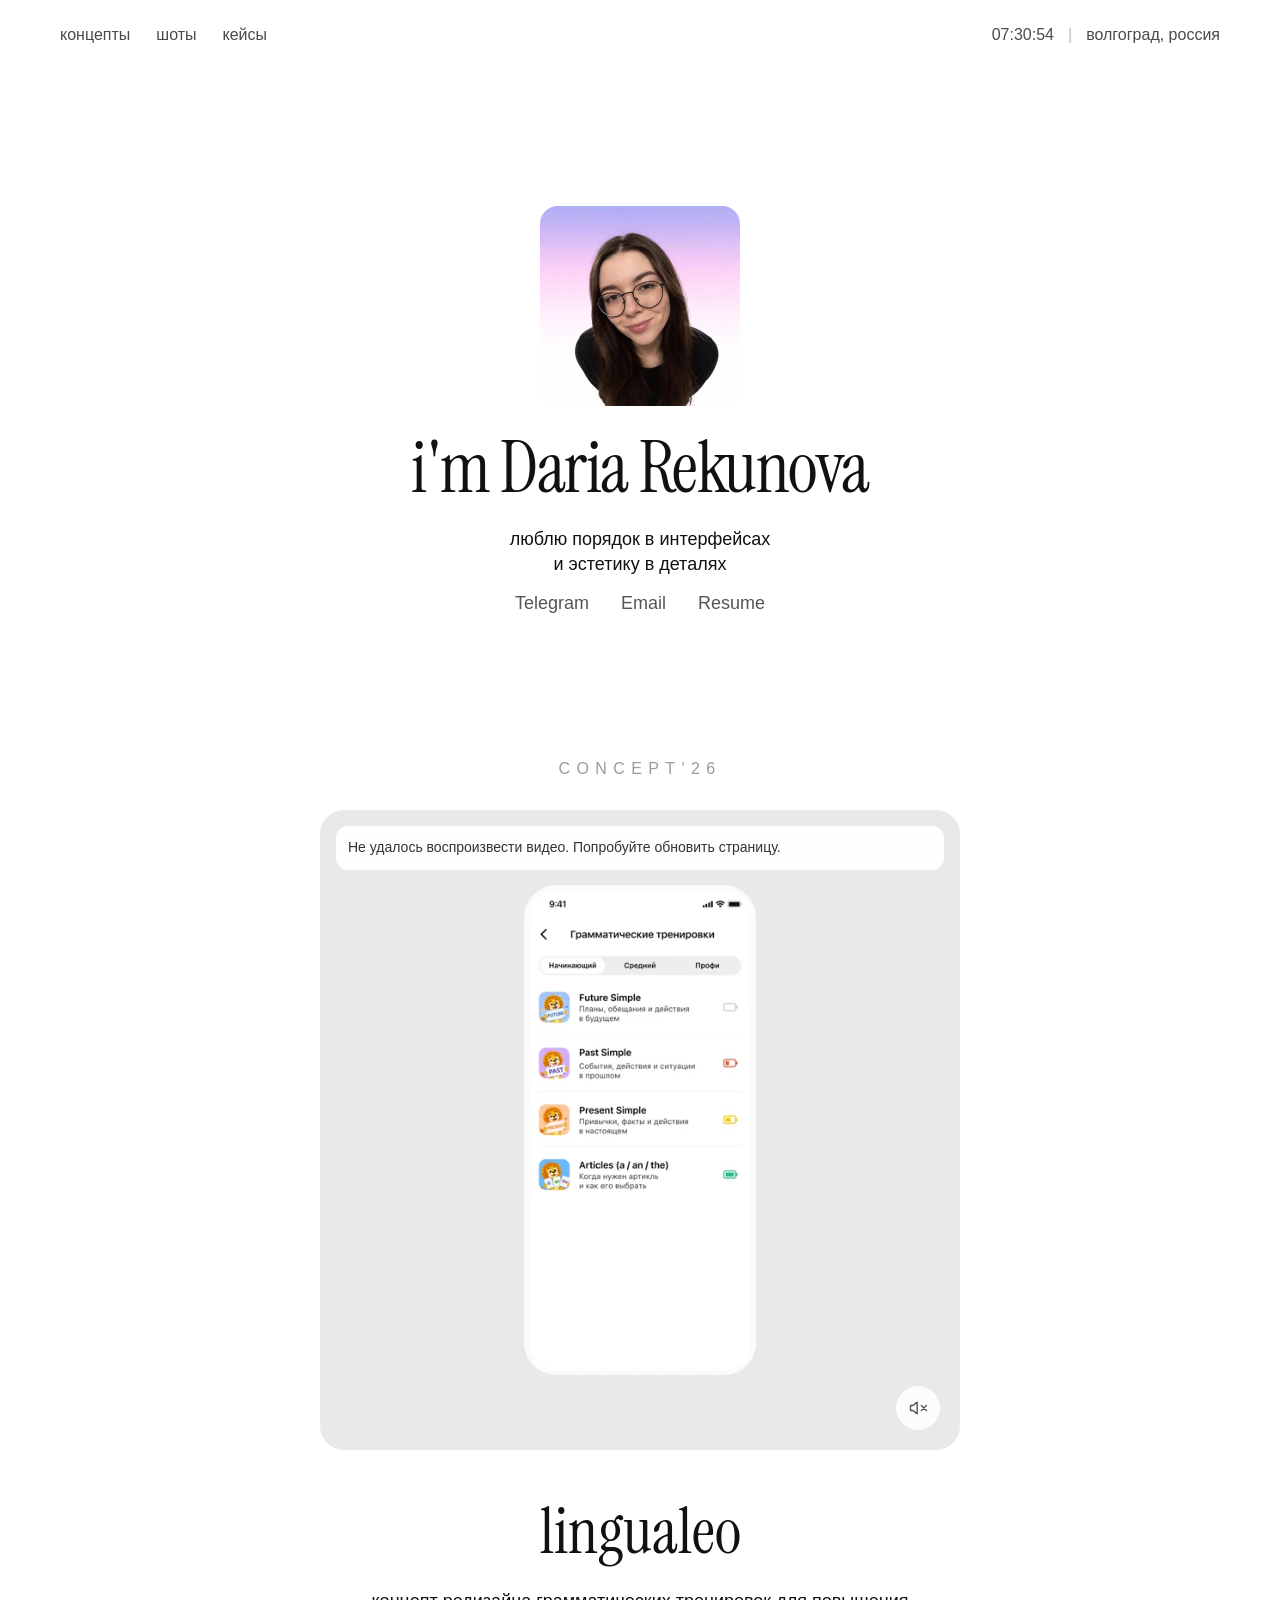
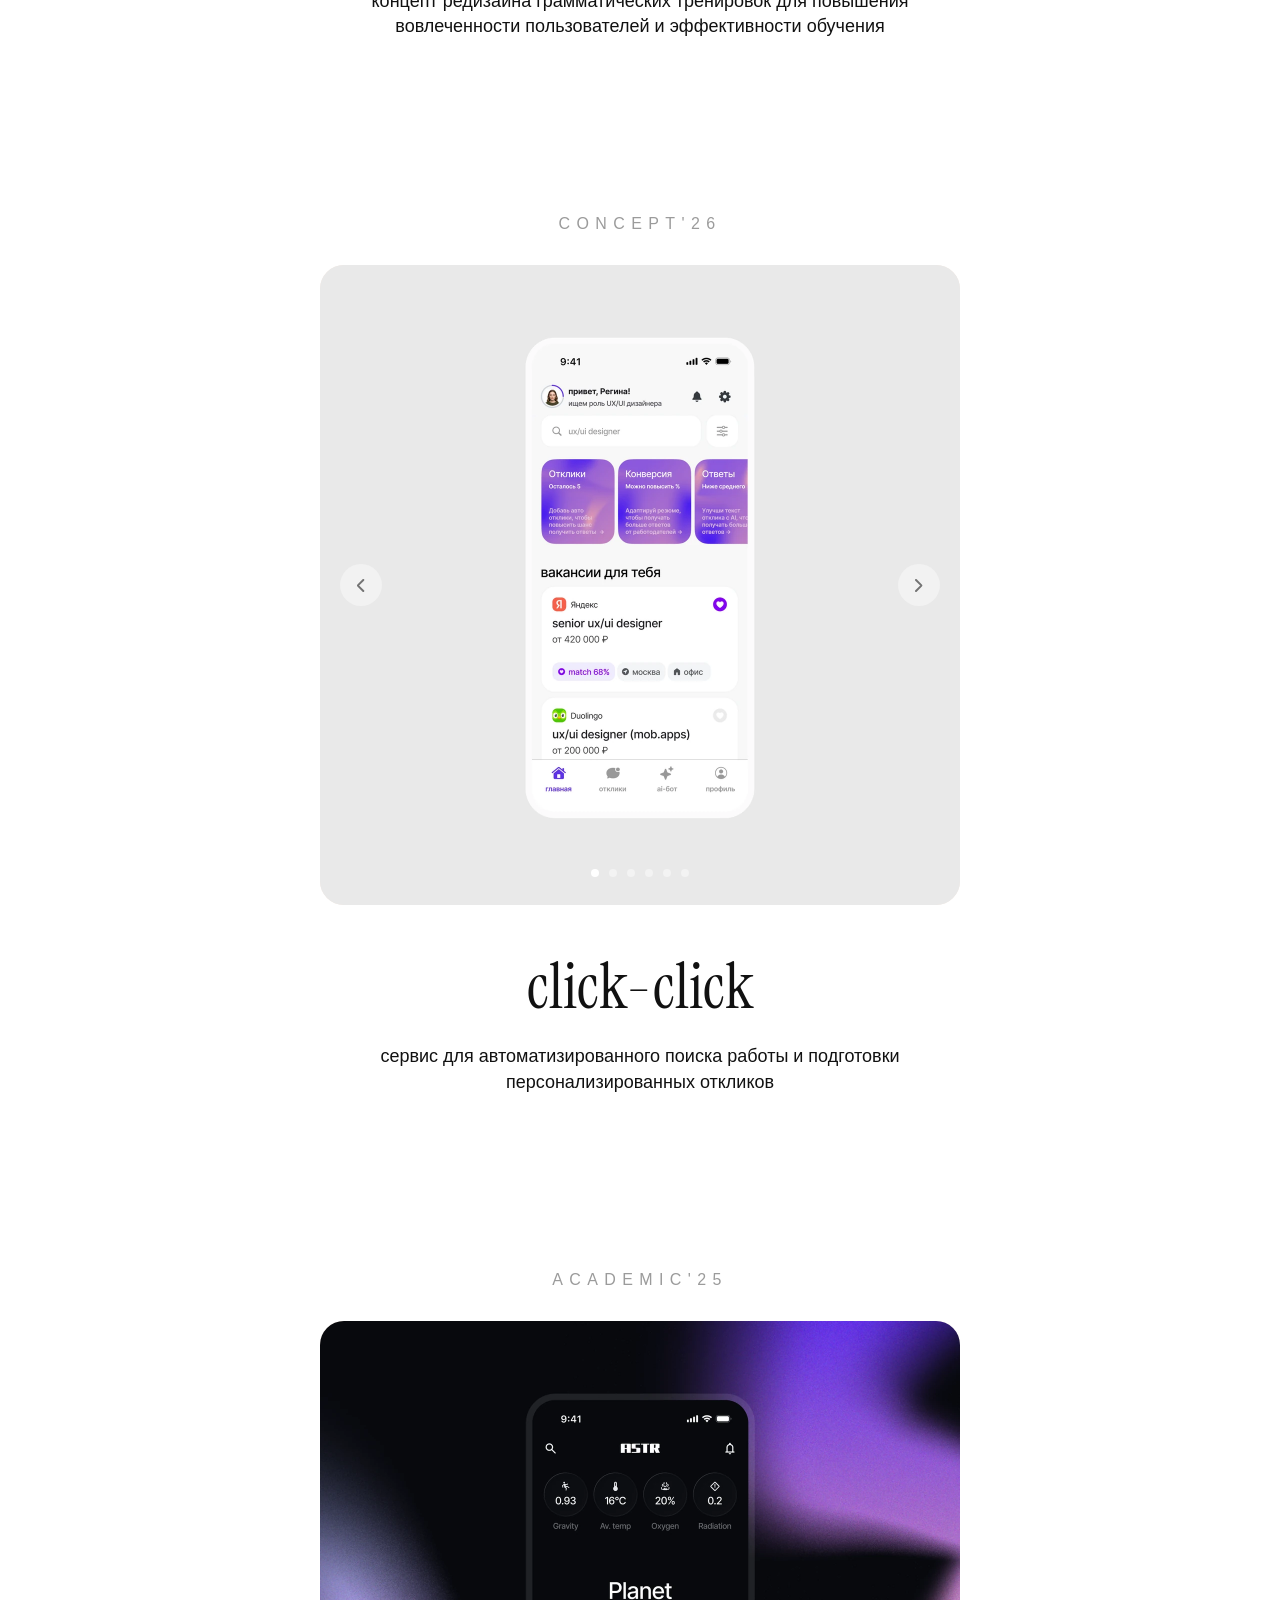
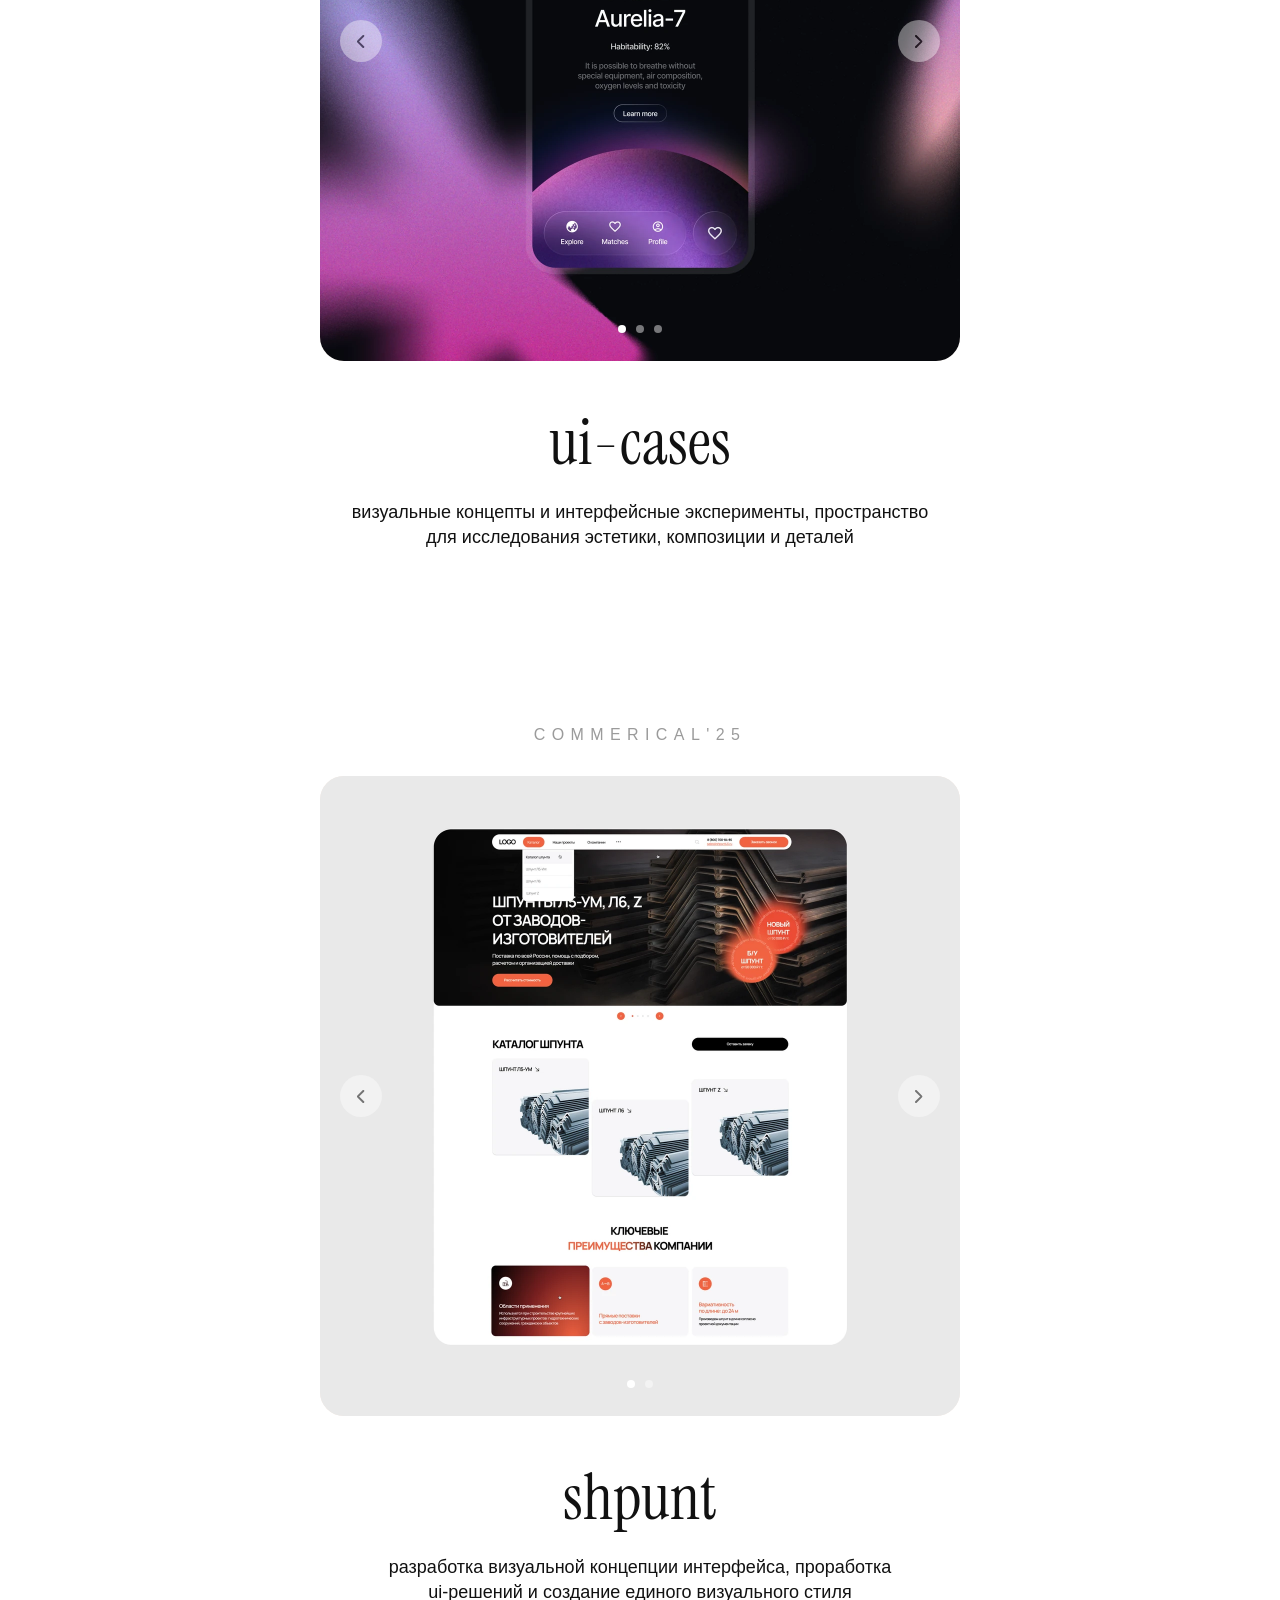
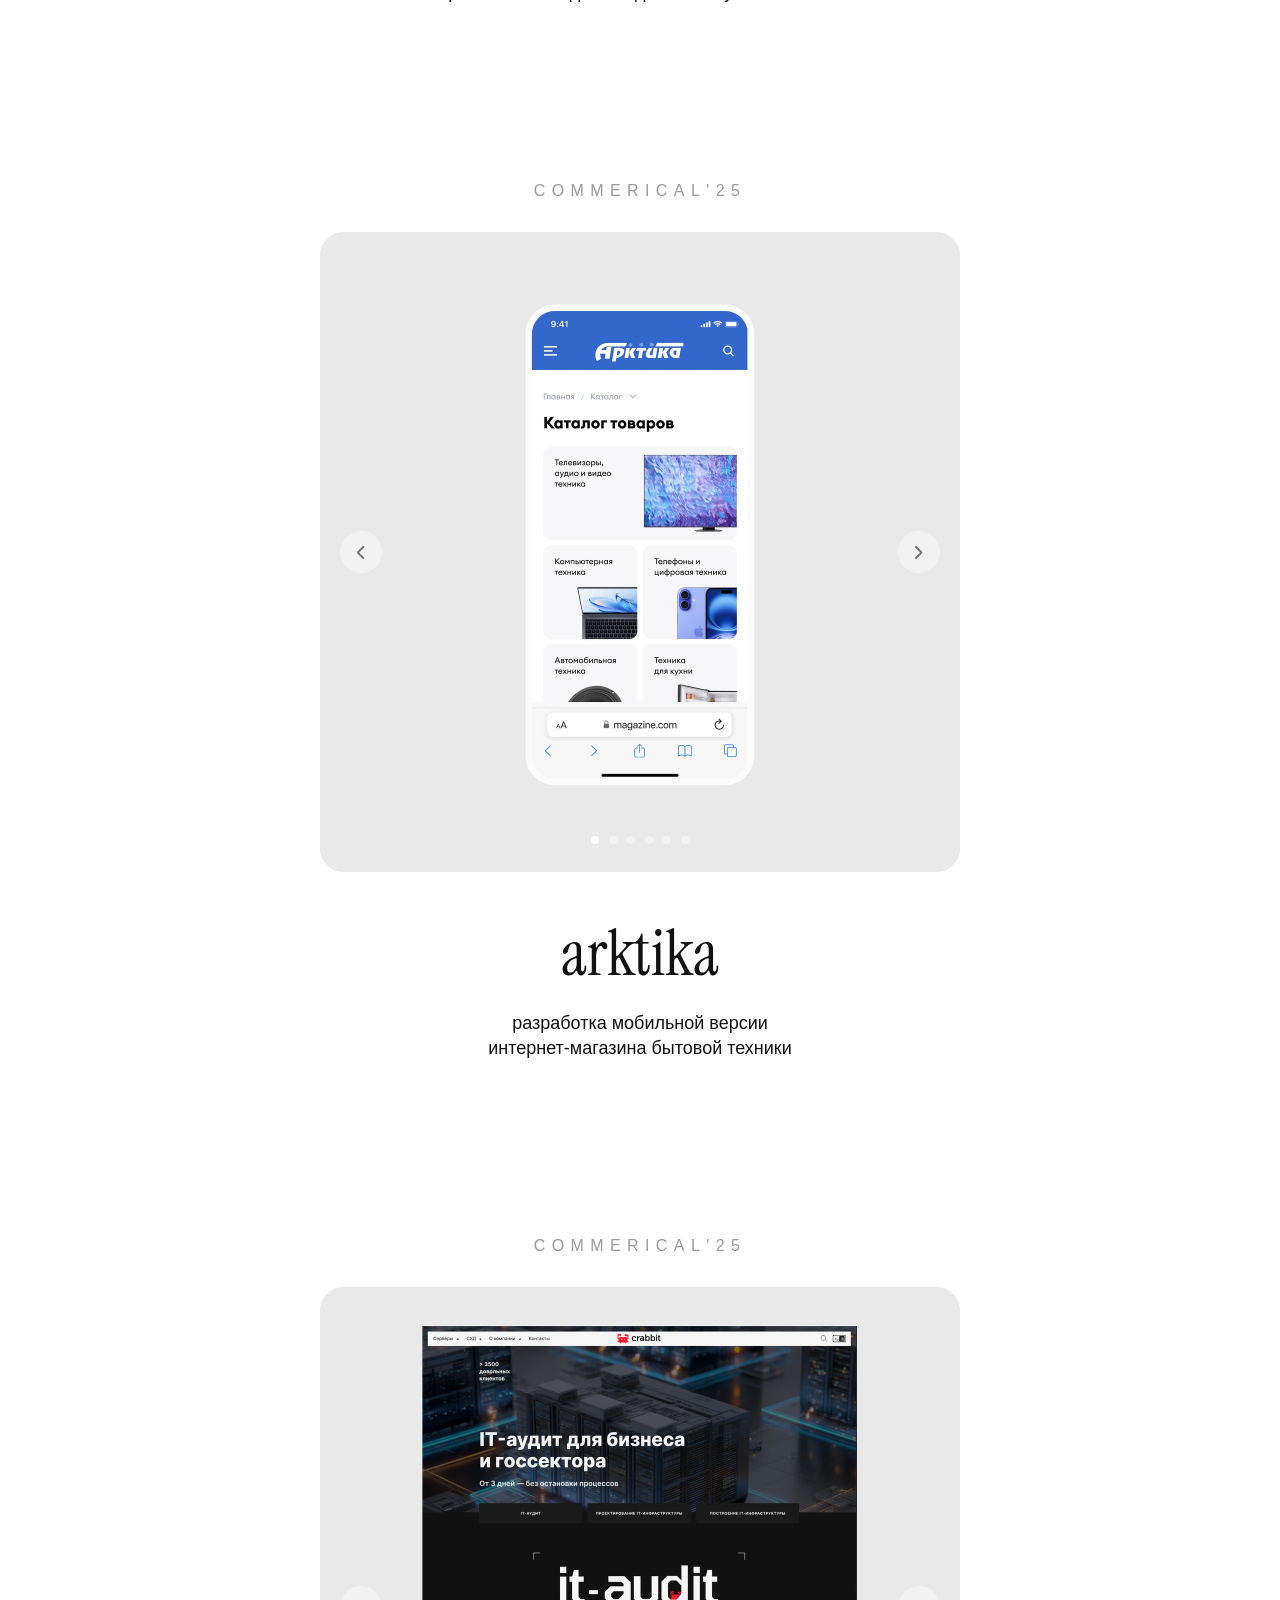
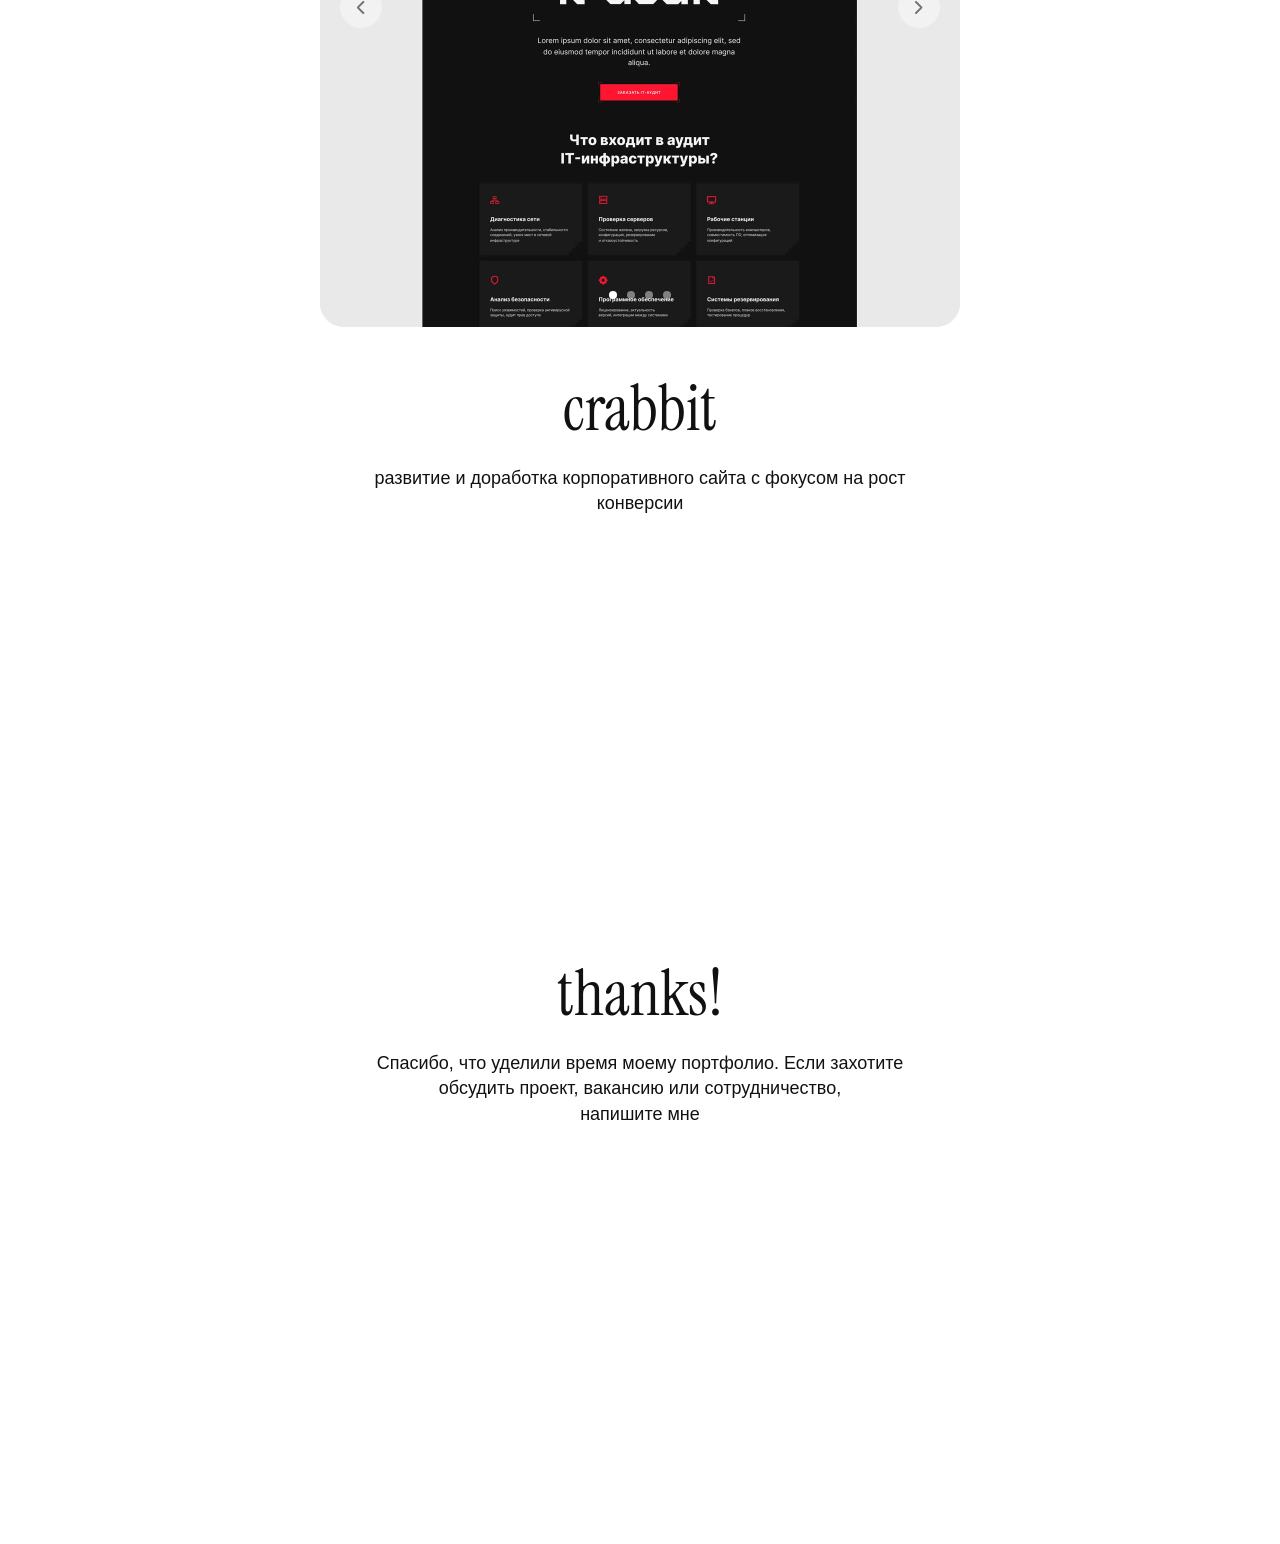
==== commit 5b62c011: "Style all case section headings as spaced uppercase labels" ====
--- a/index.html
+++ b/index.html
@@ -6,8 +6,8 @@
     <meta http-equiv="X-UA-Compatible" content="ie=edge" />
     <title>Daria Rekunova — UX/UI Designer</title>
     <link rel="icon" type="image/svg+xml" href="imahes/ico.svg" />
-    <link rel="stylesheet" href="styles.css?v=20261111-galleries-scroll" />
-    <link rel="stylesheet" href="ling.css" />
+    <link rel="stylesheet" href="styles.css?v=20261111-case-headings" />
+    <link rel="stylesheet" href="ling.css?v=20261111-case-headings" />
     <link rel="preconnect" href="https://fonts.googleapis.com" />
     <link rel="preconnect" href="https://fonts.gstatic.com" crossorigin />
     <link
@@ -323,6 +323,6 @@
         </div>
       </article>
     </dialog>
-    <script src="script.js?v=20261111-galleries-scroll"></script>
+    <script src="script.js?v=20261111-case-headings"></script>
   </body>
 </html>
--- a/styles.css
+++ b/styles.css
@@ -752,8 +752,8 @@
 .case-dialog__heading > p:last-child { font-size: 20px; line-height: 1.5; }
 .case-dialog__body { margin-top: 40px; }
 .case-dialog .case-container { width: 100%; }
-.case-dialog .case-container h3 { margin-top: 40px; font-size: 26px; }
-.case-dialog .case-container h4 { font-size: 20px; }
+.case-dialog .case-container h3 { margin-top: 40px; }
+
 .case-dialog .case-container p, .case-dialog .case-container li { font-size: 16px; line-height: 1.7; }
 .case-dialog__retry { margin-top: 16px; padding: 12px 20px; border: 0; border-radius: 24px; background: #eee; color: #111; font: inherit; cursor: pointer; }
 .case-dialog__retry:hover { background: #ddd; }
--- a/ling.css
+++ b/ling.css
@@ -1,80 +1,84 @@
-.case-content {
-  padding: 120px 0;
-}
-
-.case-container {
-  width: min(760px, calc(100% - 40px));
-  margin: 0 auto;
-}
-
-.case-container h3 {
-  font-family: "Inter", sans-serif;
-  font-size: 32px;
-  font-weight: 700;
-  margin: 72px 0 24px;
-  color: #111;
-}
-
-.case-container h4 {
-  font-family: "Inter", sans-serif;
-  font-size: 24px;
-  font-weight: 600;
-  margin: 56px 0 18px;
-  color: #111;
-}
-
-.case-container p,
-.case-container li {
-  font-family: "Inter", sans-serif;
-  font-size: 18px;
-  line-height: 1.9;
-  color: #37352f;
-}
-
-.case-container p {
-  margin-bottom: 24px;
-}
-
-.case-container ol,
-.case-container ul {
-  margin: 24px 0 32px 28px;
-}
-
-.case-container li {
-  margin-bottom: 14px;
-}
-
-.arrow-list {
-  list-style: none;
-  margin-left: 0 !important;
-}
-
-.arrow-list li {
-  position: relative;
-  padding-left: 28px;
-}
-
-.arrow-list li::before {
-  content: "→";
-  position: absolute;
-  left: 0;
-  color: #666;
-}
-
-.case-container strong {
-  font-weight: 600;
-  color: #111;
-}
-
-.case-container hr {
-  margin: 80px 0;
-  border: none;
-  border-top: 1px solid #ececec;
-}
-
-.case-container img {
-  width: 100%;
-  border-radius: 20px;
-  margin: 24px 0 48px;
-  display: block;
-}
+.case-content {
+  padding: 120px 0;
+}
+
+.case-container {
+  width: min(760px, calc(100% - 40px));
+  margin: 0 auto;
+}
+
+.case-container h3,
+.case-container h4 {
+  font-family: Inter, sans-serif;
+  font-size: 16px;
+  font-weight: 500;
+  line-height: 1.7;
+  letter-spacing: 0.4em;
+  text-transform: uppercase;
+  color: #9b9b9b;
+  margin: 56px 0 24px;
+}
+
+@media (max-width: 768px) {
+  .case-container h3,
+  .case-container h4 {
+    font-size: 12px;
+    letter-spacing: 0.3em;
+  }
+}
+
+.case-container p,
+.case-container li {
+  font-family: "Inter", sans-serif;
+  font-size: 18px;
+  line-height: 1.9;
+  color: #37352f;
+}
+
+.case-container p {
+  margin-bottom: 24px;
+}
+
+.case-container ol,
+.case-container ul {
+  margin: 24px 0 32px 28px;
+}
+
+.case-container li {
+  margin-bottom: 14px;
+}
+
+.arrow-list {
+  list-style: none;
+  margin-left: 0 !important;
+}
+
+.arrow-list li {
+  position: relative;
+  padding-left: 28px;
+}
+
+.arrow-list li::before {
+  content: "→";
+  position: absolute;
+  left: 0;
+  color: #666;
+}
+
+.case-container strong {
+  font-weight: 600;
+  color: #111;
+}
+
+.case-container hr {
+  margin: 80px 0;
+  border: none;
+  border-top: 1px solid #ececec;
+}
+
+.case-container img {
+  width: 100%;
+  border-radius: 20px;
+  margin: 24px 0 48px;
+  display: block;
+}
